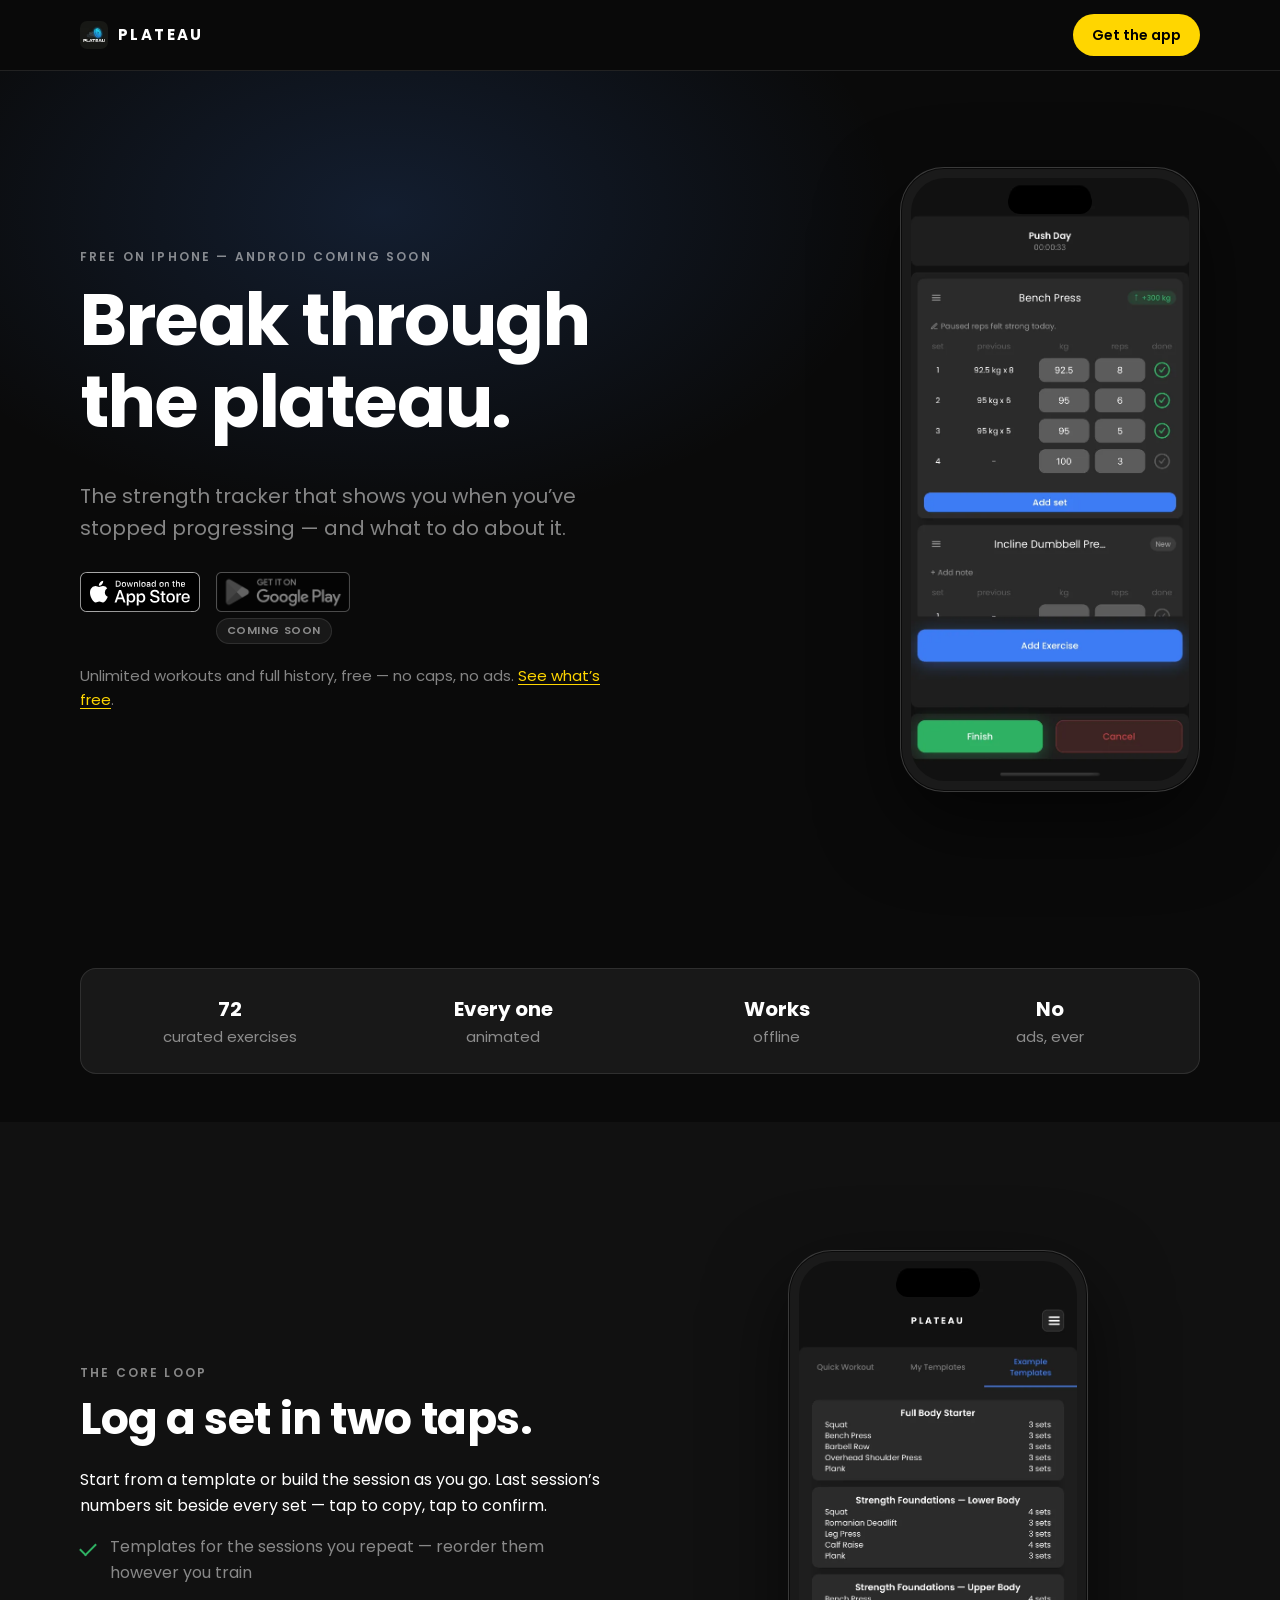
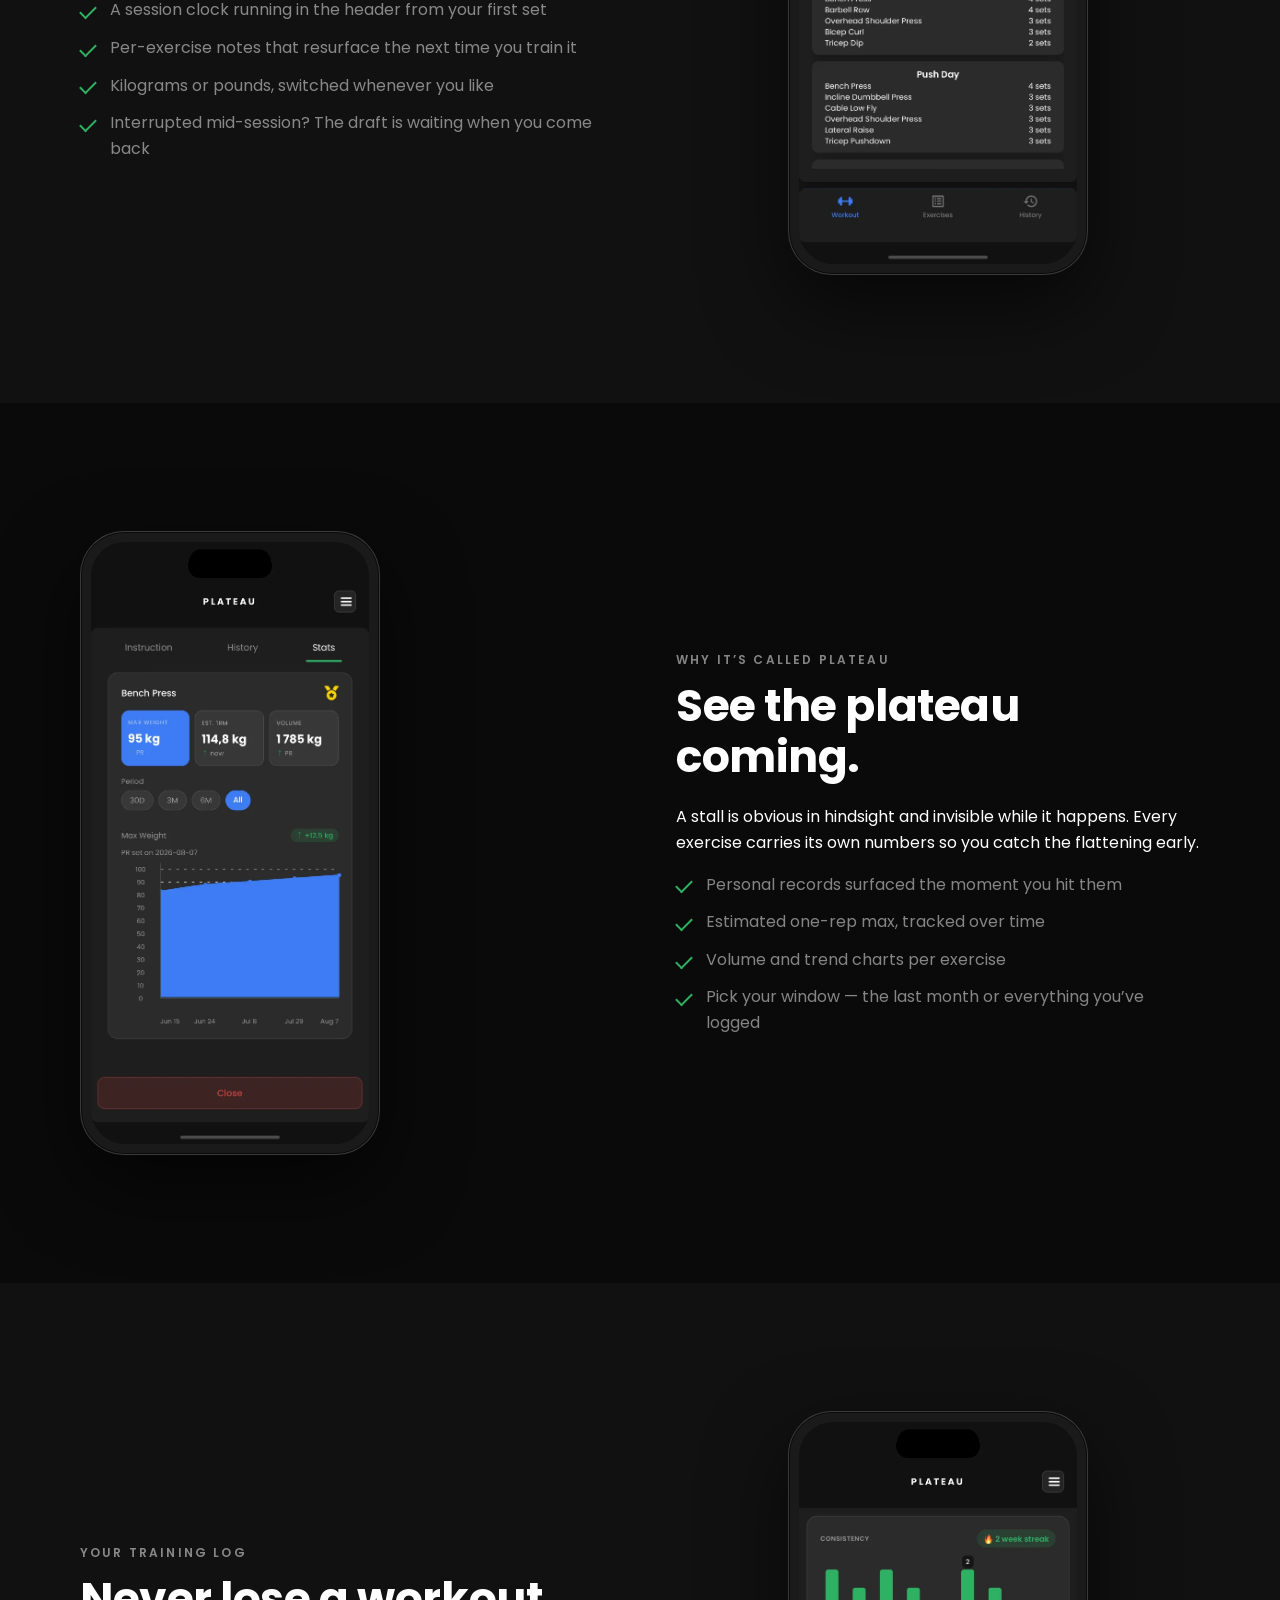
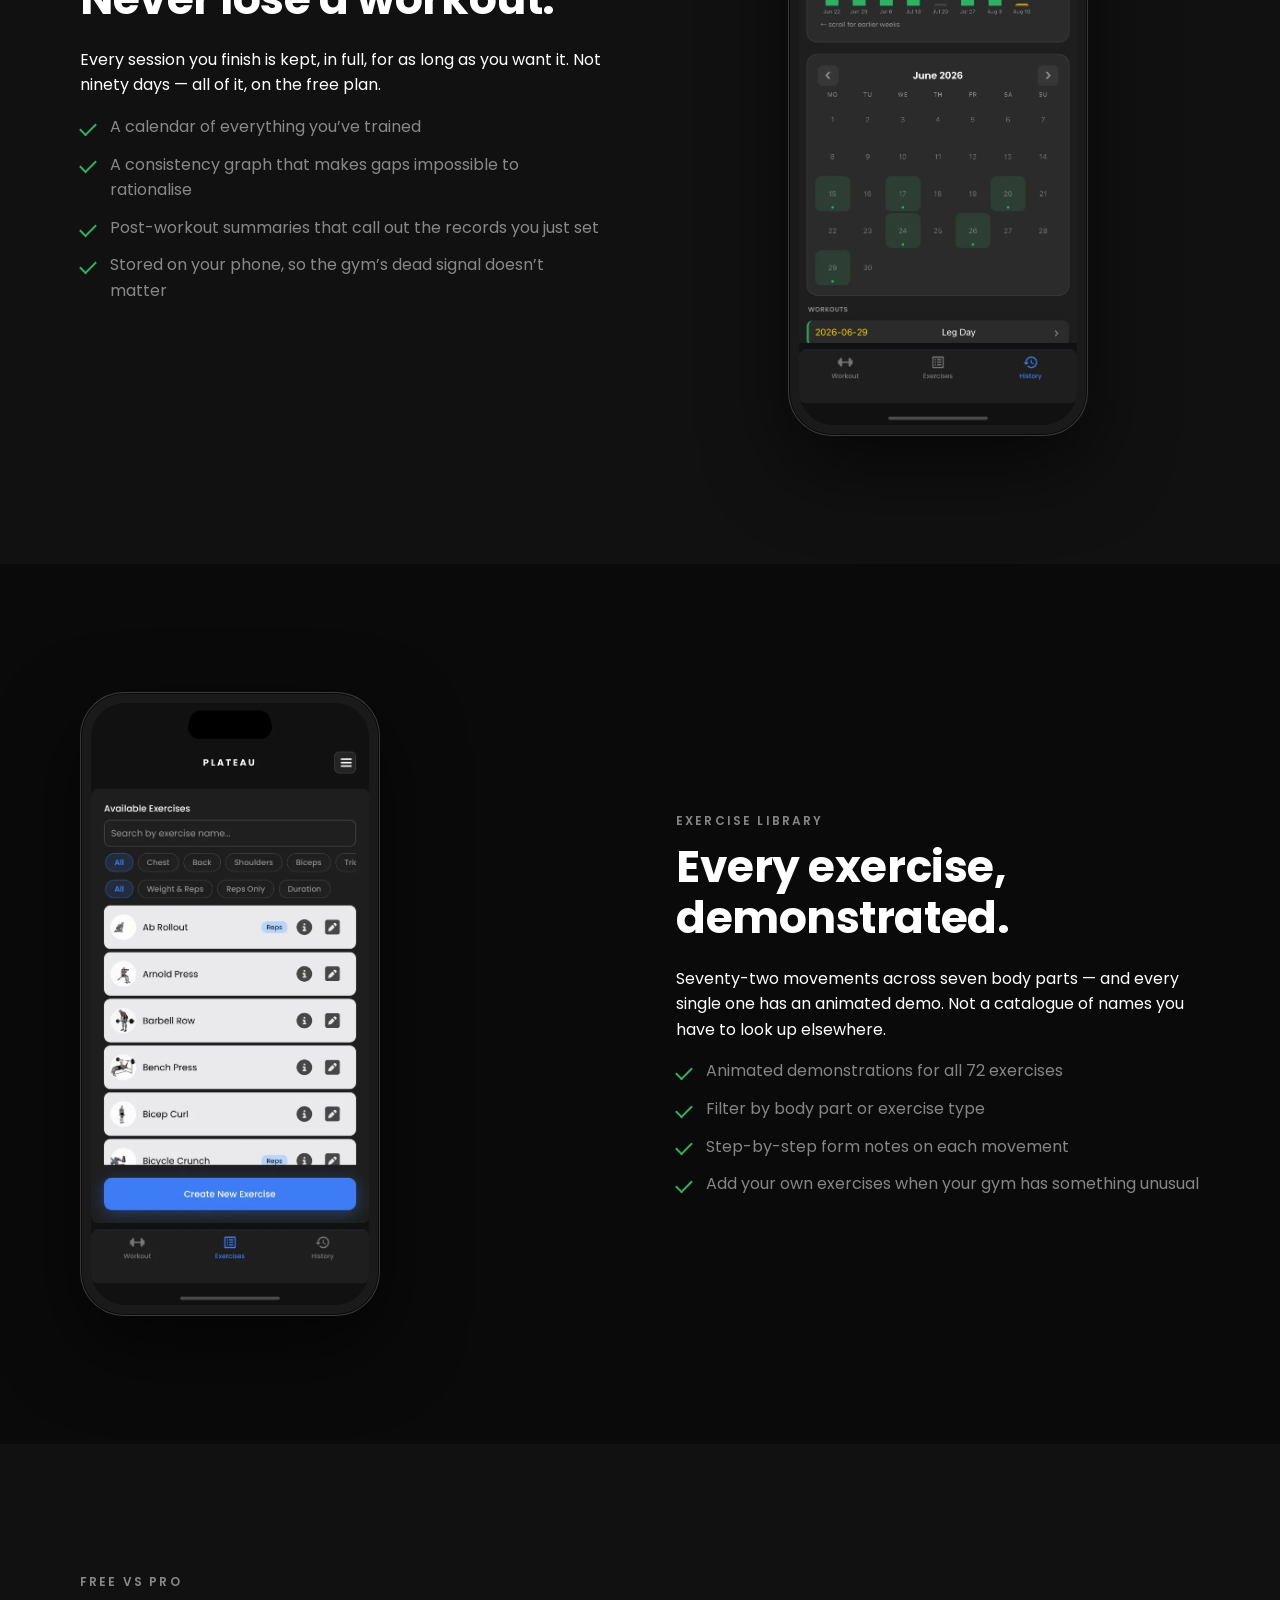
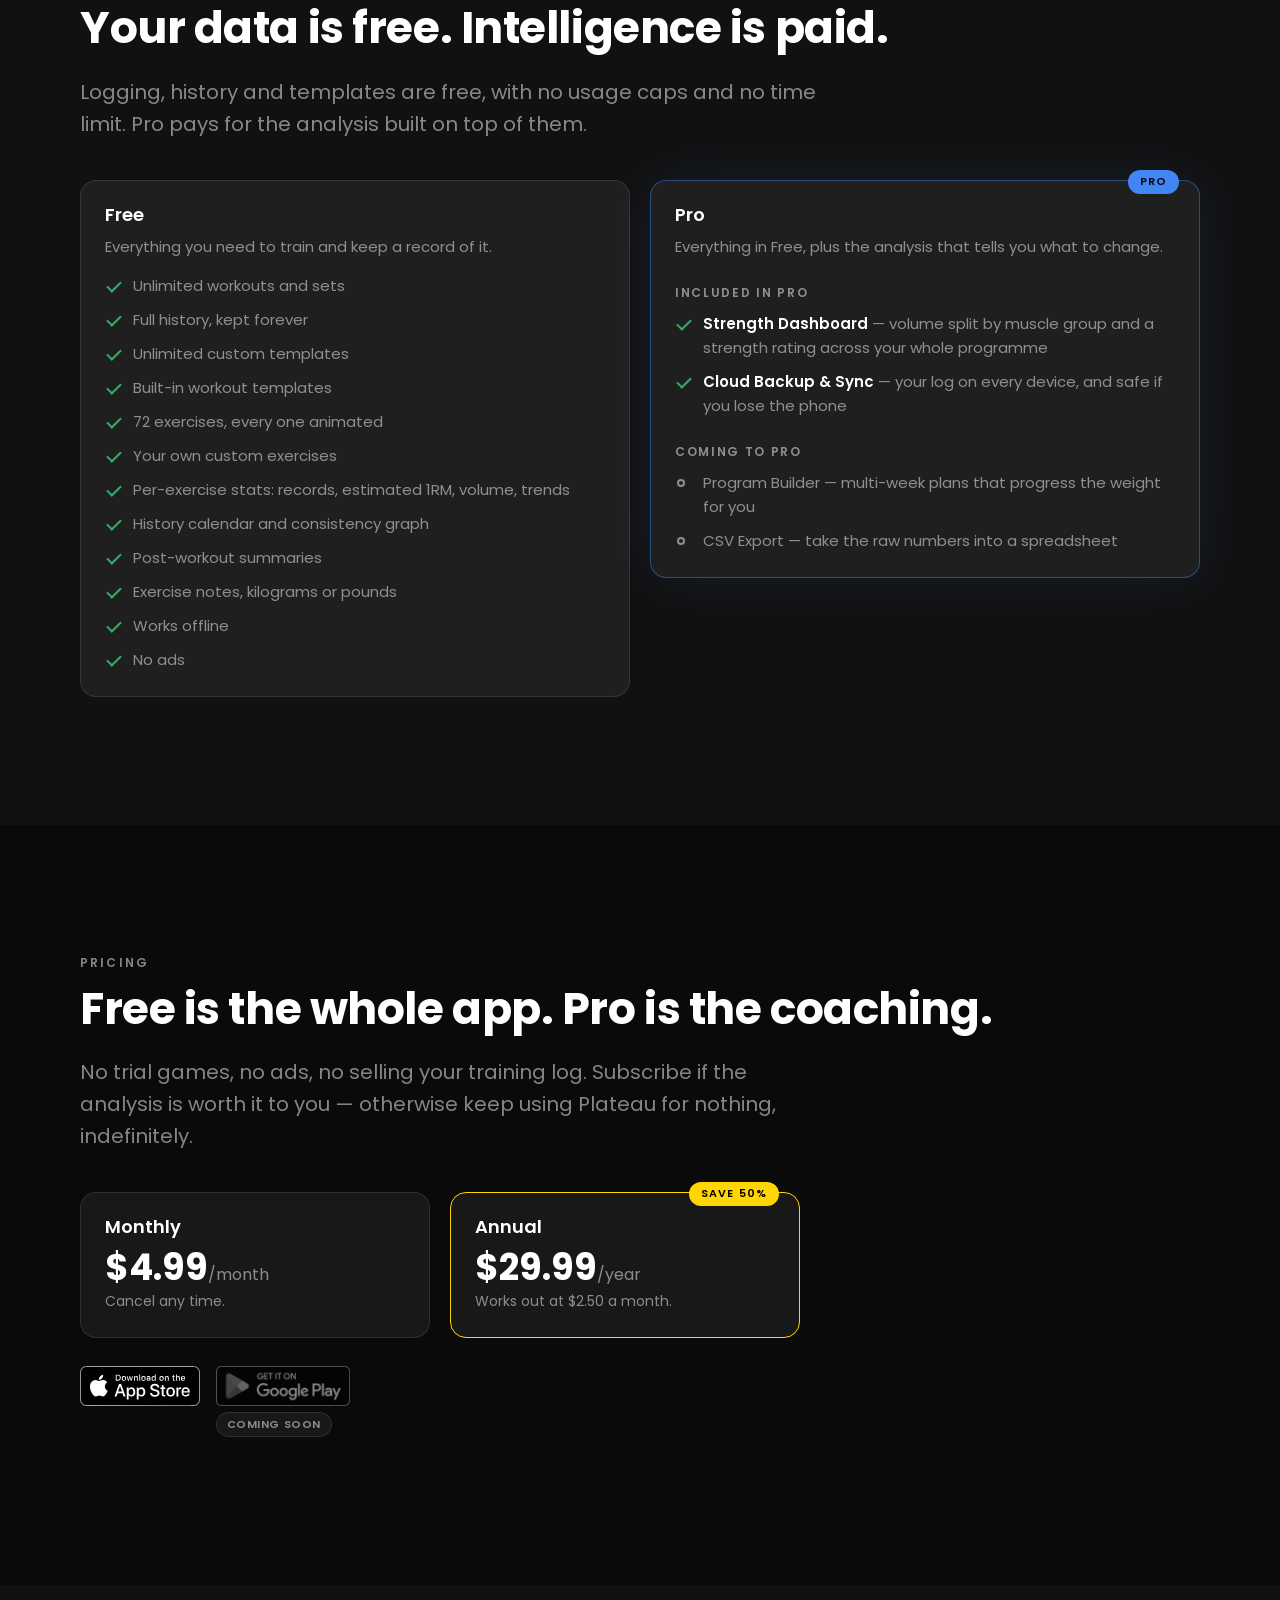
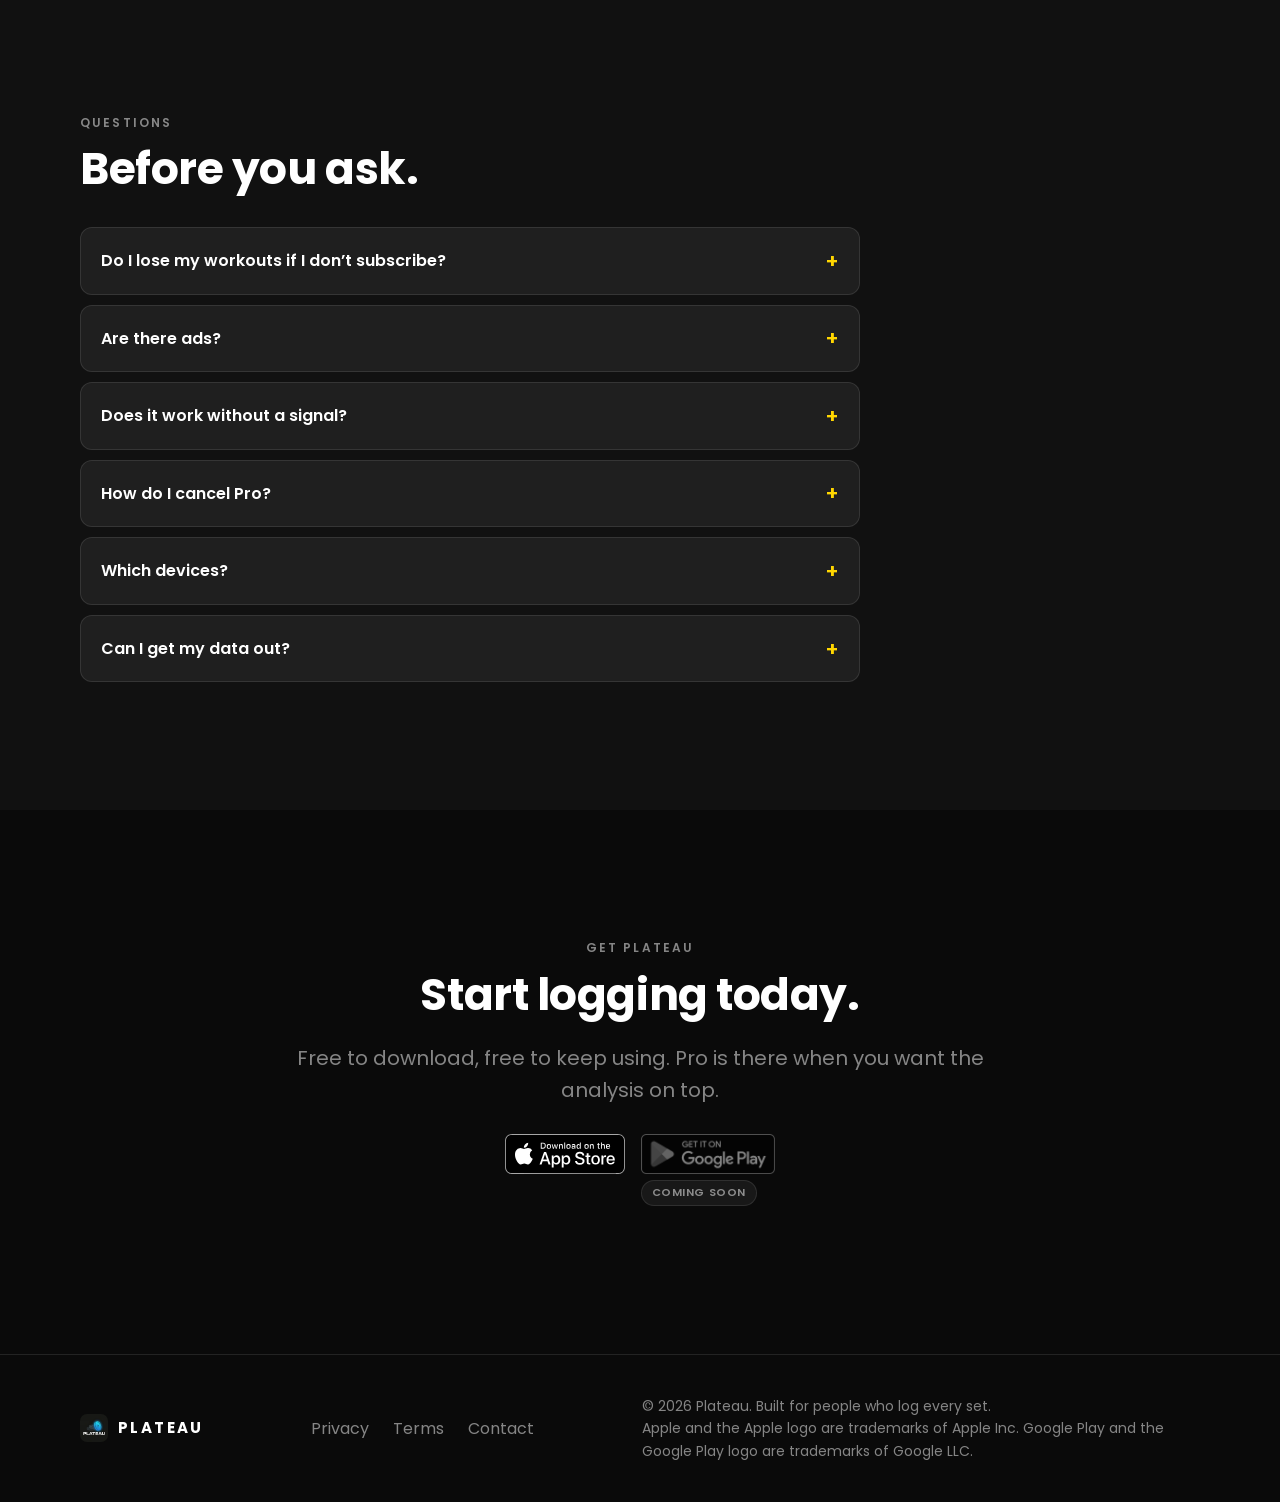
==== index.html @ 2effa5cb "Mark Android as coming soon, iOS-only launch for now Google Play badge is disabled (grayed out, non-" ====
<!doctype html>
<html lang="en">
<head>
  <meta charset="utf-8">
  <meta name="viewport" content="width=device-width, initial-scale=1">
  <title>Plateau — Break through the plateau</title>
  <meta name="description" content="Plateau is a strength tracker for iPhone (Android coming soon) that shows you when you have stopped progressing — and what to do about it. Free to download: unlimited workouts, unlimited history, no ads.">
  <link rel="canonical" href="https://getplateau.app/">
  <meta property="og:type" content="website">
  <meta property="og:site_name" content="Plateau">
  <meta property="og:title" content="Plateau — Break through the plateau">
  <meta property="og:description" content="The strength tracker that shows you when you've stopped progressing. Free on iPhone — Android coming soon. Unlimited workouts and full history, no caps, no ads.">
  <meta property="og:url" content="https://getplateau.app/">
  <meta property="og:image" content="https://getplateau.app/assets/img/og.png">
  <meta property="og:image:width" content="1200">
  <meta property="og:image:height" content="630">
  <meta name="twitter:card" content="summary_large_image">
  <meta name="twitter:title" content="Plateau — Break through the plateau">
  <meta name="twitter:description" content="The strength tracker that shows you when you've stopped progressing. Free on iPhone — Android coming soon. Unlimited workouts and full history, no caps, no ads.">
  <meta name="twitter:image" content="https://getplateau.app/assets/img/og.png">
  <meta name="theme-color" content="#0A0A0A">
  <link rel="icon" href="assets/img/logo.webp" type="image/webp">
  <!-- PRICES: reconcile against the live RevenueCat products. -->
  <script type="application/ld+json">
  {
    "@context": "https://schema.org",
    "@type": "SoftwareApplication",
    "name": "Plateau",
    "applicationCategory": "HealthApplication",
    "operatingSystem": "iOS",
    "description": "A strength-training tracker with unlimited workout logging, full history and per-exercise progress analytics.",
    "url": "https://getplateau.app/",
    "installUrl": "https://apps.apple.com/app/id6752913552",
    "offers": [
      { "@type": "Offer", "name": "Free", "price": "0", "priceCurrency": "USD", "availability": "https://schema.org/InStock" },
      { "@type": "Offer", "name": "Pro Monthly", "price": "4.99", "priceCurrency": "USD", "availability": "https://schema.org/InStock" },
      { "@type": "Offer", "name": "Pro Annual", "price": "29.99", "priceCurrency": "USD", "availability": "https://schema.org/InStock" }
    ]
  }
  </script>
  <!-- /PRICES -->
  <link rel="preload" href="assets/fonts/poppins-400.woff2" as="font" type="font/woff2" crossorigin>
  <link rel="stylesheet" href="assets/css/styles.css">
  <noscript><style>.reveal { opacity: 1 !important; transform: none !important; } .site-header { background: rgba(10, 10, 10, 0.85); -webkit-backdrop-filter: blur(12px); backdrop-filter: blur(12px); border-bottom-color: var(--surface-border); }</style></noscript>
</head>
<body>
  <a class="skip-link" href="#main">Skip to content</a>

  <header class="site-header" id="site-header">
    <div class="container site-header__inner">
      <a class="wordmark" href="index.html">
        <img src="assets/img/logo.webp" width="28" height="28" alt="Plateau logo">
        <span>PLATEAU</span>
      </a>
      <a class="btn btn--primary btn--sm" href="#download">Get the app</a>
    </div>
  </header>

  <main id="main">
    <section class="hero">
      <div class="container hero__inner">
        <div class="hero__copy">
          <p class="eyebrow">Free on iPhone — Android coming soon</p>
          <h1>Break through the plateau.</h1>
          <p class="lede">The strength tracker that shows you when you&rsquo;ve stopped
            progressing &mdash; and what to do about it.</p>
          <div class="store-badges">
            <a href="https://apps.apple.com/app/id6752913552">
              <img class="badge-apple" src="assets/img/badge-app-store.svg" width="120" height="40"
                   alt="Download Plateau on the App Store">
            </a>
            <span class="store-badge--soon">
              <img class="badge-google" src="assets/img/badge-google-play.png" width="134" height="40"
                   alt="Plateau for Android — coming soon">
              <span class="store-badge__tag">Coming soon</span>
            </span>
          </div>
          <p class="hero__note">Unlimited workouts and full history, free — no caps, no ads.
            <a href="#plans">See what&rsquo;s free</a>.</p>
        </div>
        <div class="hero__shot">
          <div class="phone">
            <img src="assets/img/shot-workout.webp" width="603" height="1307"
                 alt="Plateau logging sets for a bench press during an active workout">
          </div>
        </div>
      </div>
    </section>

    <section class="section proof">
      <div class="container">
        <ul class="proof-bar">
          <li><strong>72</strong> curated exercises</li>
          <li><strong>Every one</strong> animated</li>
          <li><strong>Works</strong> offline</li>
          <li><strong>No</strong> ads, ever</li>
        </ul>
      </div>
    </section>

    <section class="section section--raised feature reveal" id="logging">
      <div class="container feature__inner">
        <div class="feature__copy">
          <p class="eyebrow">The core loop</p>
          <h2>Log a set in two taps.</h2>
          <p>Start from a template or build the session as you go. Last session&rsquo;s
            numbers sit beside every set &mdash; tap to copy, tap to confirm.</p>
          <ul class="feature__points">
            <li>Templates for the sessions you repeat &mdash; reorder them however you train</li>
            <li>A session clock running in the header from your first set</li>
            <li>Per-exercise notes that resurface the next time you train it</li>
            <li>Kilograms or pounds, switched whenever you like</li>
            <li>Interrupted mid-session? The draft is waiting when you come back</li>
          </ul>
        </div>
        <div class="feature__media">
          <div class="phone">
            <img src="assets/img/shot-templates.webp" width="603" height="1307" loading="lazy"
                 alt="Plateau&rsquo;s workout tab listing reusable training templates">
          </div>
        </div>
      </div>
    </section>

    <section class="section feature feature--reverse reveal" id="progress">
      <div class="container feature__inner">
        <div class="feature__copy">
          <p class="eyebrow">Why it&rsquo;s called Plateau</p>
          <h2>See the plateau coming.</h2>
          <p>A stall is obvious in hindsight and invisible while it happens. Every
            exercise carries its own numbers so you catch the flattening early.</p>
          <ul class="feature__points">
            <li>Personal records surfaced the moment you hit them</li>
            <li>Estimated one-rep max, tracked over time</li>
            <li>Volume and trend charts per exercise</li>
            <li>Pick your window &mdash; the last month or everything you&rsquo;ve logged</li>
          </ul>
        </div>
        <div class="feature__media">
          <div class="phone">
            <img src="assets/img/shot-stats.webp" width="603" height="1307" loading="lazy"
                 alt="Bench press statistics showing personal records, estimated one-rep max and a rising progress chart">
          </div>
        </div>
      </div>
    </section>

    <section class="section section--raised feature reveal" id="history">
      <div class="container feature__inner">
        <div class="feature__copy">
          <p class="eyebrow">Your training log</p>
          <h2>Never lose a workout.</h2>
          <p>Every session you finish is kept, in full, for as long as you want it.
            Not ninety days &mdash; all of it, on the free plan.</p>
          <ul class="feature__points">
            <li>A calendar of everything you&rsquo;ve trained</li>
            <li>A consistency graph that makes gaps impossible to rationalise</li>
            <li>Post-workout summaries that call out the records you just set</li>
            <li>Stored on your phone, so the gym&rsquo;s dead signal doesn&rsquo;t matter</li>
          </ul>
        </div>
        <div class="feature__media">
          <div class="phone">
            <img src="assets/img/shot-history.webp" width="603" height="1307" loading="lazy"
                 alt="Workout history with a calendar of training days and a weekly consistency graph">
          </div>
        </div>
      </div>
    </section>

    <section class="section feature feature--reverse reveal" id="library">
      <div class="container feature__inner">
        <div class="feature__copy">
          <p class="eyebrow">Exercise library</p>
          <h2>Every exercise, demonstrated.</h2>
          <p>Seventy-two movements across seven body parts &mdash; and every single one
            has an animated demo. Not a catalogue of names you have to look up elsewhere.</p>
          <ul class="feature__points">
            <li>Animated demonstrations for all 72 exercises</li>
            <li>Filter by body part or exercise type</li>
            <li>Step-by-step form notes on each movement</li>
            <li>Add your own exercises when your gym has something unusual</li>
          </ul>
        </div>
        <div class="feature__media">
          <div class="phone">
            <img src="assets/img/shot-library.webp" width="603" height="1307" loading="lazy"
                 alt="Plateau&rsquo;s exercise library with body-part and exercise-type filters">
          </div>
        </div>
      </div>
    </section>

    <section class="section section--raised reveal" id="plans">
      <div class="container">
        <p class="eyebrow">Free vs Pro</p>
        <h2>Your data is free. Intelligence is paid.</h2>
        <p class="lede">Logging, history and templates are free, with no usage caps
          and no time limit. Pro pays for the analysis built on top of them.</p>

        <div class="plans">
          <div class="card plan">
            <h3>Free</h3>
            <p class="plan__tagline">Everything you need to train and keep a record of it.</p>
            <ul class="plan__list">
              <li>Unlimited workouts and sets</li>
              <li>Full history, kept forever</li>
              <li>Unlimited custom templates</li>
              <li>Built-in workout templates</li>
              <li>72 exercises, every one animated</li>
              <li>Your own custom exercises</li>
              <li>Per-exercise stats: records, estimated 1RM, volume, trends</li>
              <li>History calendar and consistency graph</li>
              <li>Post-workout summaries</li>
              <li>Exercise notes, kilograms or pounds</li>
              <li>Works offline</li>
              <li>No ads</li>
            </ul>
          </div>

          <div class="card plan plan--pro">
            <span class="badge">Pro</span>
            <h3>Pro</h3>
            <p class="plan__tagline">Everything in Free, plus the analysis that tells you what to change.</p>
            <p class="plan__group">Included in Pro</p>
            <ul class="plan__list">
              <li><strong>Strength Dashboard</strong> &mdash; volume split by muscle group and a strength rating across your whole programme</li>
              <li><strong>Cloud Backup &amp; Sync</strong> &mdash; your log on every device, and safe if you lose the phone</li>
            </ul>
            <p class="plan__group" data-status="coming">Coming to Pro</p>
            <ul class="plan__list plan__list--muted" data-status="coming">
              <li>Program Builder &mdash; multi-week plans that progress the weight for you</li>
              <li>CSV Export &mdash; take the raw numbers into a spreadsheet</li>
            </ul>
          </div>
        </div>
      </div>
    </section>

    <section class="section reveal" id="pricing">
      <div class="container">
        <p class="eyebrow">Pricing</p>
        <h2>Free is the whole app. Pro is the coaching.</h2>
        <p class="lede">No trial games, no ads, no selling your training log.
          Subscribe if the analysis is worth it to you &mdash; otherwise keep using
          Plateau for nothing, indefinitely.</p>

        <!-- PRICES: reconcile against the live RevenueCat products. -->
        <div class="prices">
          <div class="card price">
            <h3>Monthly</h3>
            <p class="price__amount">$4.99<span>/month</span></p>
            <p class="price__note">Cancel any time.</p>
          </div>
          <div class="card price price--featured">
            <span class="badge">Save 50%</span>
            <h3>Annual</h3>
            <p class="price__amount">$29.99<span>/year</span></p>
            <p class="price__note">Works out at $2.50 a month.</p>
          </div>
        </div>
        <!-- /PRICES -->

        <div class="store-badges">
          <a href="https://apps.apple.com/app/id6752913552">
            <img class="badge-apple" src="assets/img/badge-app-store.svg" width="120" height="40"
                 alt="Download Plateau on the App Store">
          </a>
          <span class="store-badge--soon">
            <img class="badge-google" src="assets/img/badge-google-play.png" width="134" height="40"
                 alt="Plateau for Android — coming soon">
            <span class="store-badge__tag">Coming soon</span>
          </span>
        </div>
      </div>
    </section>

    <section class="section section--raised reveal" id="faq">
      <div class="container">
        <p class="eyebrow">Questions</p>
        <h2>Before you ask.</h2>
        <div class="faq">
          <details>
            <summary>Do I lose my workouts if I don&rsquo;t subscribe?</summary>
            <p>No. Your entire history stays readable forever on the free plan, along
              with unlimited logging and unlimited templates. Pro adds analysis on top
              of that data; it never locks the data itself.</p>
          </details>
          <details>
            <summary>Are there ads?</summary>
            <p>None, on either plan. An advert has no business interrupting a working
              set, and we would rather be paid by the people using the app.</p>
          </details>
          <details>
            <summary>Does it work without a signal?</summary>
            <p>Yes. Your workouts are stored on the phone itself, so a basement gym
              with no reception changes nothing. Exercise animations are cached after
              the first time you view them.</p>
          </details>
          <details>
            <summary>How do I cancel Pro?</summary>
            <p>In your App Store or Google Play account settings, not in the app.
              Cancelling stops the next renewal; the period you have already paid for
              runs to its end. Refunds go through Apple or Google under their own
              policies.</p>
          </details>
          <details>
            <summary>Which devices?</summary>
            <p>iPhone today, from a single codebase — Android is coming soon.</p>
          </details>
          <details data-status="coming">
            <summary>Can I get my data out?</summary>
            <p>CSV Export is on the Pro roadmap and is not built yet. Until it ships,
              your log lives in a standard database on your own device.</p>
          </details>
        </div>
      </div>
    </section>

    <section class="section download reveal" id="download">
      <div class="container">
        <p class="eyebrow">Get Plateau</p>
        <h2>Start logging today.</h2>
        <p class="lede">Free to download, free to keep using. Pro is there when you want
          the analysis on top.</p>
        <div class="store-badges">
          <a href="https://apps.apple.com/app/id6752913552">
            <img class="badge-apple" src="assets/img/badge-app-store.svg" width="120" height="40"
                 alt="Download Plateau on the App Store">
          </a>
          <span class="store-badge--soon">
            <img class="badge-google" src="assets/img/badge-google-play.png" width="134" height="40"
                 alt="Plateau for Android — coming soon">
            <span class="store-badge__tag">Coming soon</span>
          </span>
        </div>
      </div>
    </section>
  </main>

  <footer class="site-footer">
    <div class="container site-footer__inner">
      <a class="wordmark" href="index.html">
        <img src="assets/img/logo.webp" width="28" height="28" alt="Plateau logo">
        <span>PLATEAU</span>
      </a>
      <nav class="site-footer__links" aria-label="Footer">
        <a href="privacy.html">Privacy</a>
        <a href="terms.html">Terms</a>
        <a href="mailto:support@getplateau.app">Contact</a>
      </nav>
      <p class="site-footer__note">&copy; 2026 Plateau. Built for people who log every set.<br>
        Apple and the Apple logo are trademarks of Apple Inc. Google Play and the Google Play
        logo are trademarks of Google LLC.</p>
    </div>
  </footer>

  <script src="assets/js/main.js" defer></script>
</body>
</html>
---- assets/css/styles.css ----
/* Plateau marketing site — tokens mirror data/COLORS.js in the app repo. */

@font-face {
  font-family: 'Poppins';
  src: url('../fonts/poppins-400.woff2') format('woff2');
  font-weight: 400; font-style: normal; font-display: swap;
}
@font-face {
  font-family: 'Poppins';
  src: url('../fonts/poppins-600.woff2') format('woff2');
  font-weight: 600; font-style: normal; font-display: swap;
}
@font-face {
  font-family: 'Poppins';
  src: url('../fonts/poppins-700.woff2') format('woff2');
  font-weight: 700; font-style: normal; font-display: swap;
}

:root {
  --bg: #0A0A0A;              /* BACKGROUND_DEEP_BLACK */
  --bg-raised: #111111;       /* BACKGROUND_BLACK */
  --surface: rgba(255, 255, 255, 0.06);        /* GLASS_CARD */
  --surface-border: rgba(255, 255, 255, 0.10); /* GLASS_CARD_BORDER */
  --accent: #FFD600;          /* YELLOW_TXT — the app's interactive highlight */
  --glow: #4285f4;            /* MAIN_BLUE — decoration only, never body text */
  --affirm: #2FB163;          /* GREEN_TXT */
  --text: #FFFFFF;
  --text-dim: rgba(255, 255, 255, 0.5);        /* WHITE_50_TXT */
  --radius: 16px;
  --section-y: clamp(64px, 10vw, 128px);
  --measure: 62ch;
}

*, *::before, *::after { box-sizing: border-box; }

html { scroll-behavior: smooth; }

body {
  margin: 0;
  background: var(--bg);
  color: var(--text);
  font-family: 'Poppins', system-ui, -apple-system, sans-serif;
  font-weight: 400;
  line-height: 1.6;
  -webkit-font-smoothing: antialiased;
}

h1, h2, h3 { line-height: 1.15; margin: 0 0 0.5em; font-weight: 700; }
h1 { font-size: clamp(2.5rem, 7vw, 4.5rem); letter-spacing: -0.02em; }
h2 { font-size: clamp(1.75rem, 4vw, 2.75rem); letter-spacing: -0.01em; }
h3 { font-size: 1.125rem; font-weight: 600; }
p  { margin: 0 0 1em; max-width: var(--measure); }

a { color: var(--accent); text-decoration-thickness: 1px; text-underline-offset: 3px; }

img { max-width: 100%; height: auto; display: block; }

:focus-visible {
  outline: 2px solid var(--accent);
  outline-offset: 3px;
  border-radius: 4px;
}

.container {
  width: min(100% - 40px, 1120px);
  margin-inline: auto;
}

.section { padding-block: var(--section-y); }
.section--raised { background: var(--bg-raised); }

.eyebrow {
  font-size: 0.75rem;
  font-weight: 600;
  letter-spacing: 0.18em;
  text-transform: uppercase;
  color: var(--text-dim);
  margin-bottom: 12px;
}

.lede { font-size: clamp(1.0625rem, 2vw, 1.25rem); color: var(--text-dim); }

.card {
  background: var(--surface);
  border: 1px solid var(--surface-border);
  border-radius: var(--radius);
  padding: 24px;
}

.btn {
  display: inline-flex;
  align-items: center;
  justify-content: center;
  gap: 8px;
  padding: 14px 28px;
  border-radius: 999px;
  font-weight: 600;
  font-size: 1rem;
  text-decoration: none;
  border: 1px solid transparent;
  transition: transform 0.15s ease, background-color 0.15s ease;
}
.btn:hover { transform: translateY(-1px); }
.btn--primary { background: var(--accent); color: #000; }
.btn--ghost { background: transparent; color: var(--text); border-color: var(--surface-border); }

/* Scroll reveal — neutralised entirely under reduced motion. */
.reveal {
  opacity: 0;
  transform: translateY(12px);
  transition: opacity 0.5s ease, transform 0.5s ease;
}
.reveal.is-visible { opacity: 1; transform: none; }

.skip-link {
  position: absolute;
  left: -9999px;
  top: 8px;
  padding: 10px 16px;
  background: var(--accent);
  color: #000;
  border-radius: 8px;
  z-index: 100;
}
.skip-link:focus { left: 16px; }

.site-header {
  position: sticky;
  top: 0;
  z-index: 50;
  transition: background-color 0.2s ease, border-color 0.2s ease;
  border-bottom: 1px solid transparent;
}
.site-header.is-stuck {
  background: rgba(10, 10, 10, 0.85);
  -webkit-backdrop-filter: blur(12px);
  backdrop-filter: blur(12px);
  border-bottom-color: var(--surface-border);
}
.site-header__inner {
  display: flex;
  align-items: center;
  justify-content: space-between;
  gap: 16px;
  padding-block: 14px;
}
.site-header .btn--sm { padding: 9px 18px; font-size: 0.875rem; }

.wordmark {
  display: inline-flex;
  align-items: center;
  gap: 10px;
  color: var(--text);
  text-decoration: none;
  font-weight: 700;
  letter-spacing: 0.16em;
  font-size: 0.9375rem;
}
.wordmark img { border-radius: 7px; }

.hero {
  position: relative;
  padding-block: clamp(48px, 8vw, 96px) var(--section-y);
  overflow: hidden;
}
/* Ambient blue wash lifted from the logo's glowing plate. */
.hero::before {
  content: '';
  position: absolute;
  inset: -20% 30% auto -10%;
  height: 620px;
  background: radial-gradient(closest-side, rgba(66, 133, 244, 0.16), transparent);
  pointer-events: none;
}
.hero__inner {
  position: relative;
  display: grid;
  gap: clamp(32px, 6vw, 72px);
  align-items: center;
  grid-template-columns: 1fr;
}
.hero__actions { display: flex; flex-wrap: wrap; gap: 12px; margin-block: 28px 20px; }
.hero__note { color: var(--text-dim); font-size: 0.9375rem; margin: 0; }
.hero__shot { justify-self: center; }

/* Phone frame drawn in CSS — sharp at any density, no device art licensing. */
.phone {
  position: relative;
  width: min(300px, 78vw);
  padding: 10px;
  border-radius: 44px;
  background: #1a1a1a;
  border: 1px solid rgba(255, 255, 255, 0.14);
  box-shadow: 0 30px 80px rgba(0, 0, 0, 0.6), 0 0 0 1px rgba(0, 0, 0, 0.6) inset;
}
.phone::after {
  content: '';
  position: absolute;
  top: 22px; left: 50%;
  width: 84px; height: 24px;
  transform: translateX(-50%);
  background: #000;
  border-radius: 999px;
  z-index: 2;
}
.phone img { border-radius: 34px; display: block; }

@media (min-width: 900px) {
  .hero__inner { grid-template-columns: 1.05fr 0.95fr; }
  .hero__shot { justify-self: end; }
}

.proof { padding-block: clamp(32px, 5vw, 48px); }
.proof-bar {
  display: grid;
  grid-template-columns: repeat(2, 1fr);
  gap: 16px 24px;
  margin: 0;
  padding: 24px;
  list-style: none;
  background: var(--surface);
  border: 1px solid var(--surface-border);
  border-radius: var(--radius);
  color: var(--text-dim);
  font-size: 0.9375rem;
  text-align: center;
}
.proof-bar strong { display: block; color: var(--text); font-size: 1.25rem; font-weight: 700; }

.feature__inner {
  display: grid;
  gap: clamp(32px, 6vw, 72px);
  align-items: center;
  grid-template-columns: 1fr;
}
.feature__media { justify-self: center; }

.feature__points { list-style: none; margin: 0; padding: 0; display: grid; gap: 12px; }
.feature__points li {
  position: relative;
  padding-left: 30px;
  color: var(--text-dim);
  max-width: var(--measure);
}
.feature__points li::before {
  content: '';
  position: absolute;
  left: 0; top: 0.55em;
  width: 16px; height: 9px;
  border-left: 2px solid var(--affirm);
  border-bottom: 2px solid var(--affirm);
  transform: rotate(-45deg);
}

@media (min-width: 900px) {
  .proof-bar { grid-template-columns: repeat(4, 1fr); }
  .feature__inner { grid-template-columns: 1fr 1fr; }
  .feature--reverse .feature__media { order: -1; justify-self: start; }
}

.plans {
  display: grid;
  gap: 20px;
  grid-template-columns: 1fr;
  margin-top: 40px;
}
.plan { position: relative; }
.plan--pro { border-color: rgba(66, 133, 244, 0.45); box-shadow: 0 0 60px rgba(66, 133, 244, 0.10); }
.plan__tagline { color: var(--text-dim); font-size: 0.9375rem; }
.plan__group {
  margin: 24px 0 10px;
  font-size: 0.75rem;
  font-weight: 600;
  letter-spacing: 0.14em;
  text-transform: uppercase;
  color: var(--text-dim);
}
.plan__list { list-style: none; margin: 0; padding: 0; display: grid; gap: 10px; }
.plan__list li {
  position: relative;
  padding-left: 28px;
  color: var(--text-dim);
  font-size: 0.9375rem;
}
.plan__list li strong { color: var(--text); font-weight: 600; }
.plan__list li::before {
  content: '';
  position: absolute;
  left: 2px; top: 0.5em;
  width: 14px; height: 8px;
  border-left: 2px solid var(--affirm);
  border-bottom: 2px solid var(--affirm);
  transform: rotate(-45deg);
}
/* Unshipped features read as pending, not delivered. */
.plan__list--muted li::before {
  border-color: var(--text-dim);
  border-bottom: none;
  border-left: none;
  width: 8px; height: 8px;
  border-radius: 50%;
  box-shadow: inset 0 0 0 2px var(--text-dim);
  transform: none;
  top: 0.55em;
}
.badge {
  position: absolute;
  top: -11px; right: 20px;
  padding: 3px 12px;
  border-radius: 999px;
  background: var(--glow);
  color: #0A0A0A;
  font-size: 0.6875rem;
  font-weight: 600;
  letter-spacing: 0.1em;
  text-transform: uppercase;
}

@media (min-width: 860px) {
  .plans { grid-template-columns: 1fr 1fr; align-items: start; }
}

.prices {
  display: grid;
  gap: 20px;
  grid-template-columns: 1fr;
  margin-top: 40px;
  max-width: 720px;
}
.price { position: relative; }
.price--featured { border-color: var(--accent); }
.price__amount {
  margin: 12px 0 4px;
  font-size: 2.25rem;
  font-weight: 700;
  line-height: 1;
}
.price__amount span { font-size: 1rem; font-weight: 400; color: var(--text-dim); }
.price__note { color: var(--text-dim); font-size: 0.875rem; margin: 0; }
.price--featured .badge { background: var(--accent); color: #000; }

@media (min-width: 640px) {
  .prices { grid-template-columns: 1fr 1fr; }
}

.faq { max-width: 780px; margin-top: 32px; display: grid; gap: 10px; }
.faq details {
  background: var(--surface);
  border: 1px solid var(--surface-border);
  border-radius: 12px;
  padding: 4px 20px;
}
.faq summary {
  cursor: pointer;
  padding: 16px 0;
  font-weight: 600;
  list-style: none;
  display: flex;
  justify-content: space-between;
  gap: 16px;
  align-items: center;
}
.faq summary::-webkit-details-marker { display: none; }
.faq summary::after {
  content: '+';
  color: var(--accent);
  font-size: 1.25rem;
  line-height: 1;
  flex: none;
}
.faq details[open] summary::after { content: '\2212'; }
.faq p { color: var(--text-dim); margin: 0 0 16px; }

.site-footer { border-top: 1px solid var(--surface-border); padding-block: 40px; }
.site-footer__inner { display: grid; gap: 20px; }
.site-footer__links { display: flex; flex-wrap: wrap; gap: 24px; }
.site-footer__links a { color: var(--text-dim); text-decoration: none; }
.site-footer__links a:hover { color: var(--text); text-decoration: underline; }
.site-footer__note { color: var(--text-dim); font-size: 0.875rem; margin: 0; }

@media (min-width: 760px) {
  .site-footer__inner {
    grid-template-columns: auto 1fr auto;
    align-items: center;
  }
  .site-footer__links { justify-content: center; }
}

.legal { padding-block: clamp(48px, 8vw, 96px); }
.legal .container { max-width: 760px; }
.legal h1 { font-size: clamp(2rem, 5vw, 3rem); }
.legal h2 { font-size: 1.375rem; margin-top: 48px; }
.legal p, .legal li { color: var(--text-dim); }
.legal ul { padding-left: 20px; display: grid; gap: 8px; }
.legal__updated { color: var(--text-dim); font-size: 0.875rem; }
.legal__disclaimer {
  margin-top: 48px;
  padding: 20px 24px;
  border-left: 2px solid var(--glow);
  background: var(--surface);
  border-radius: 0 var(--radius) var(--radius) 0;
}

/* Official store artwork. Google ships its badge with ~1/4-height transparent
   padding baked into the canvas and Apple does not, so pairing the files
   as-downloaded left the row lopsided: a 22px optical gap against a 12px rule,
   and Apple flush to the container while Google sat inset. The Google PNG is
   therefore cropped to its own content box — the trademark itself untouched —
   and the clear space both vendors require is supplied here in CSS instead.
   That keeps the two badges the same height and both flush to the text above. */
.store-badges {
  display: flex;
  flex-wrap: wrap;
  align-items: flex-start;
  gap: 16px;                /* > 1/4 badge height, Google's stated minimum */
  margin-block: 28px 20px;
}
.store-badges a {
  display: inline-flex;
  border-radius: 8px;
}
.store-badges img { display: block; height: 40px; width: auto; }

.store-badge--soon {
  display: inline-flex;
  flex-direction: column;
  align-items: flex-start;
  gap: 6px;
  cursor: default;
}
.store-badge--soon img { filter: grayscale(1); opacity: 0.5; }
.store-badge__tag {
  padding: 3px 10px;
  border-radius: 999px;
  background: var(--surface);
  border: 1px solid var(--surface-border);
  color: var(--text-dim);
  font-size: 0.6875rem;
  font-weight: 600;
  letter-spacing: 0.05em;
  text-transform: uppercase;
}

@media (max-width: 400px) {
  .store-badges { gap: 14px; }
  .store-badges img { height: 36px; }
}

.download { text-align: center; }
.download .store-badges { justify-content: center; }
.download p { margin-inline: auto; }

/* Must stay last: overrides motion declared anywhere above it by source
   order, not specificity, so nothing appended after this block can escape it. */
@media (prefers-reduced-motion: reduce) {
  html { scroll-behavior: auto; }
  .reveal { opacity: 1; transform: none; transition: none; }
  .btn:hover { transform: none; }
  .site-header { transition: none; }
}
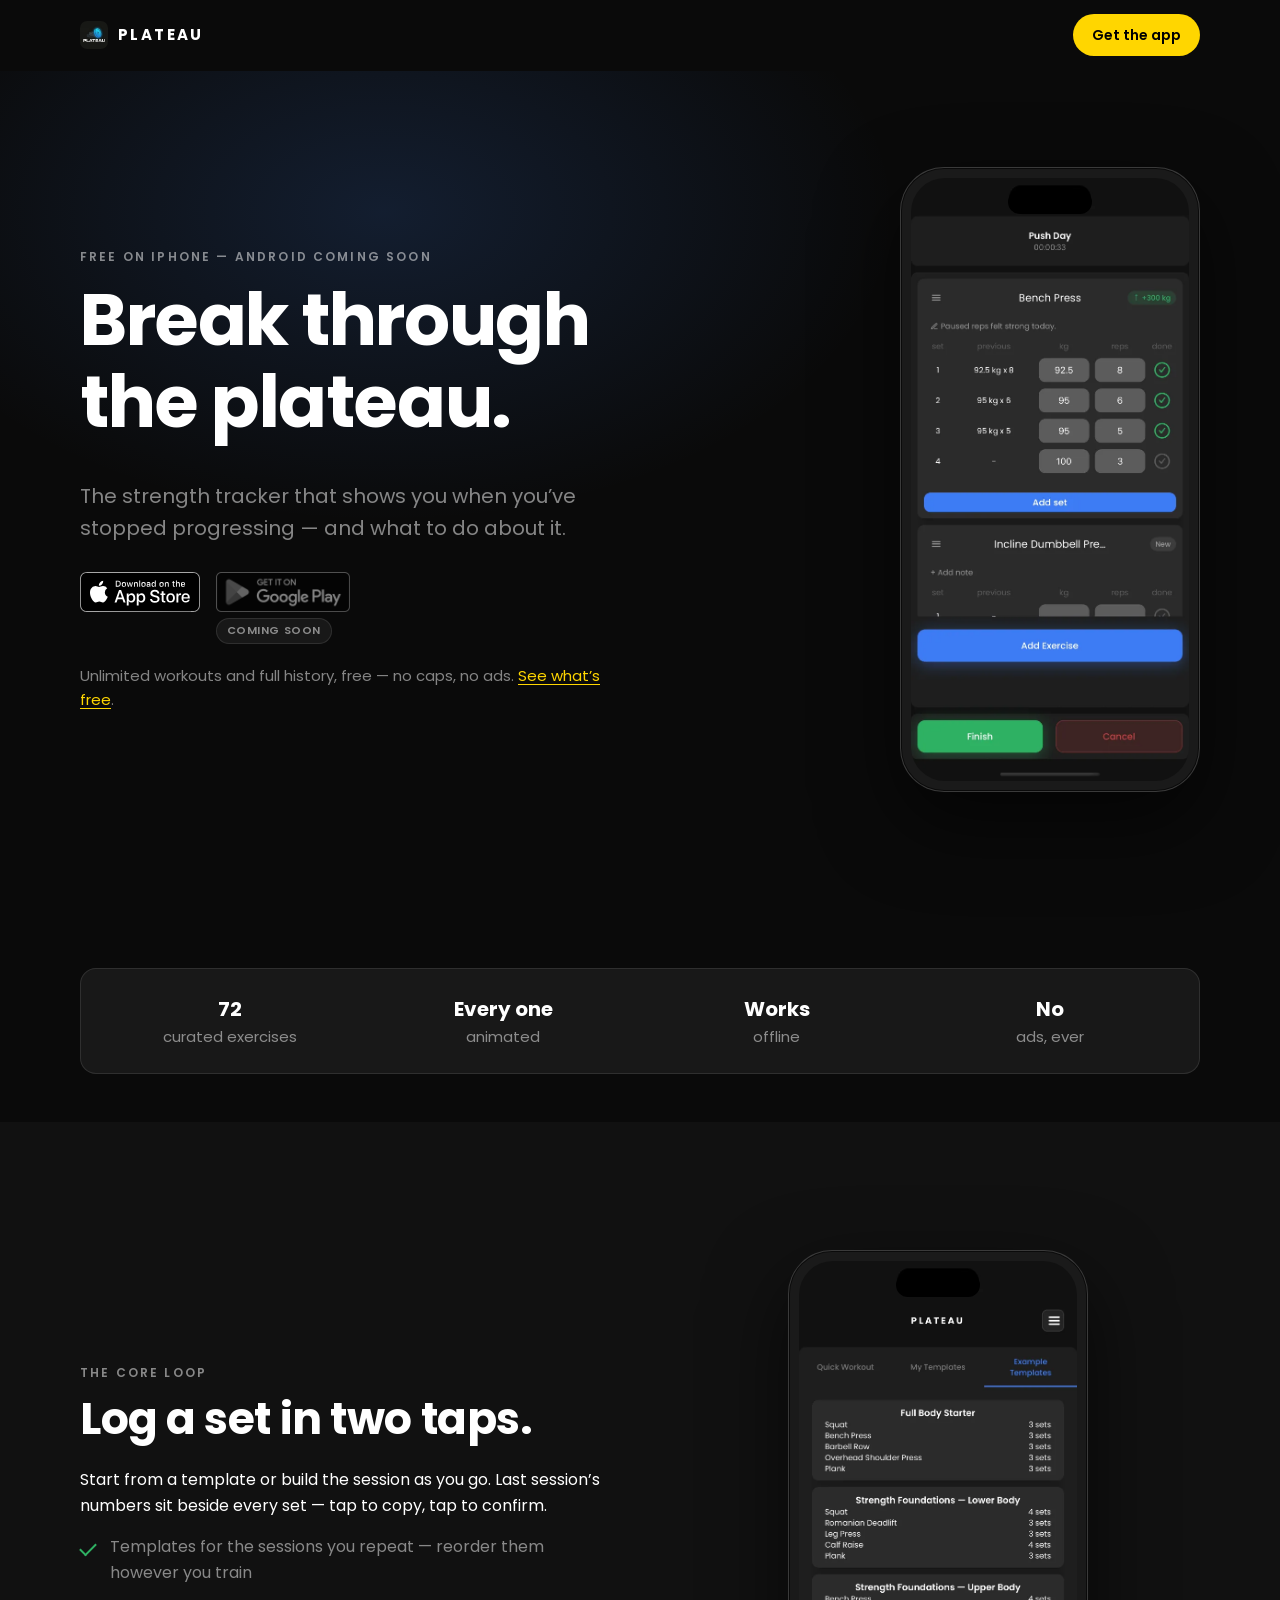
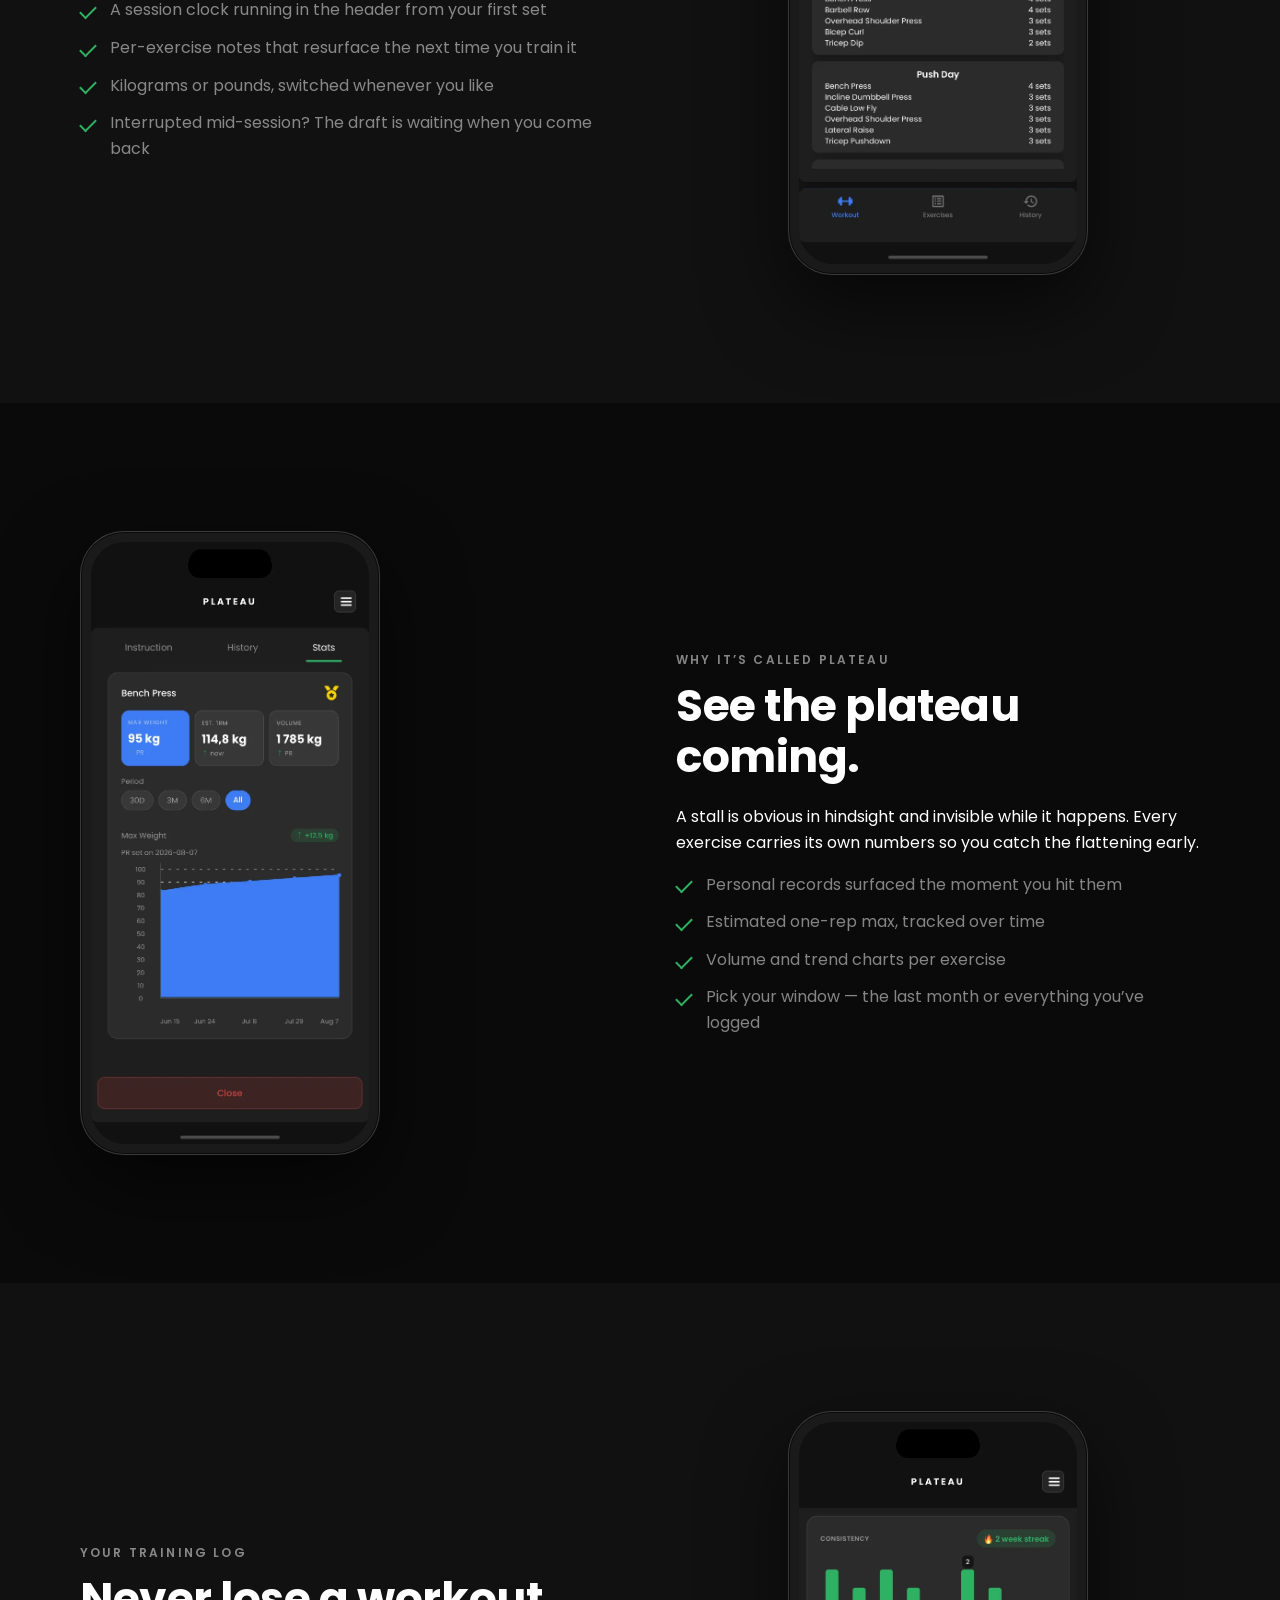
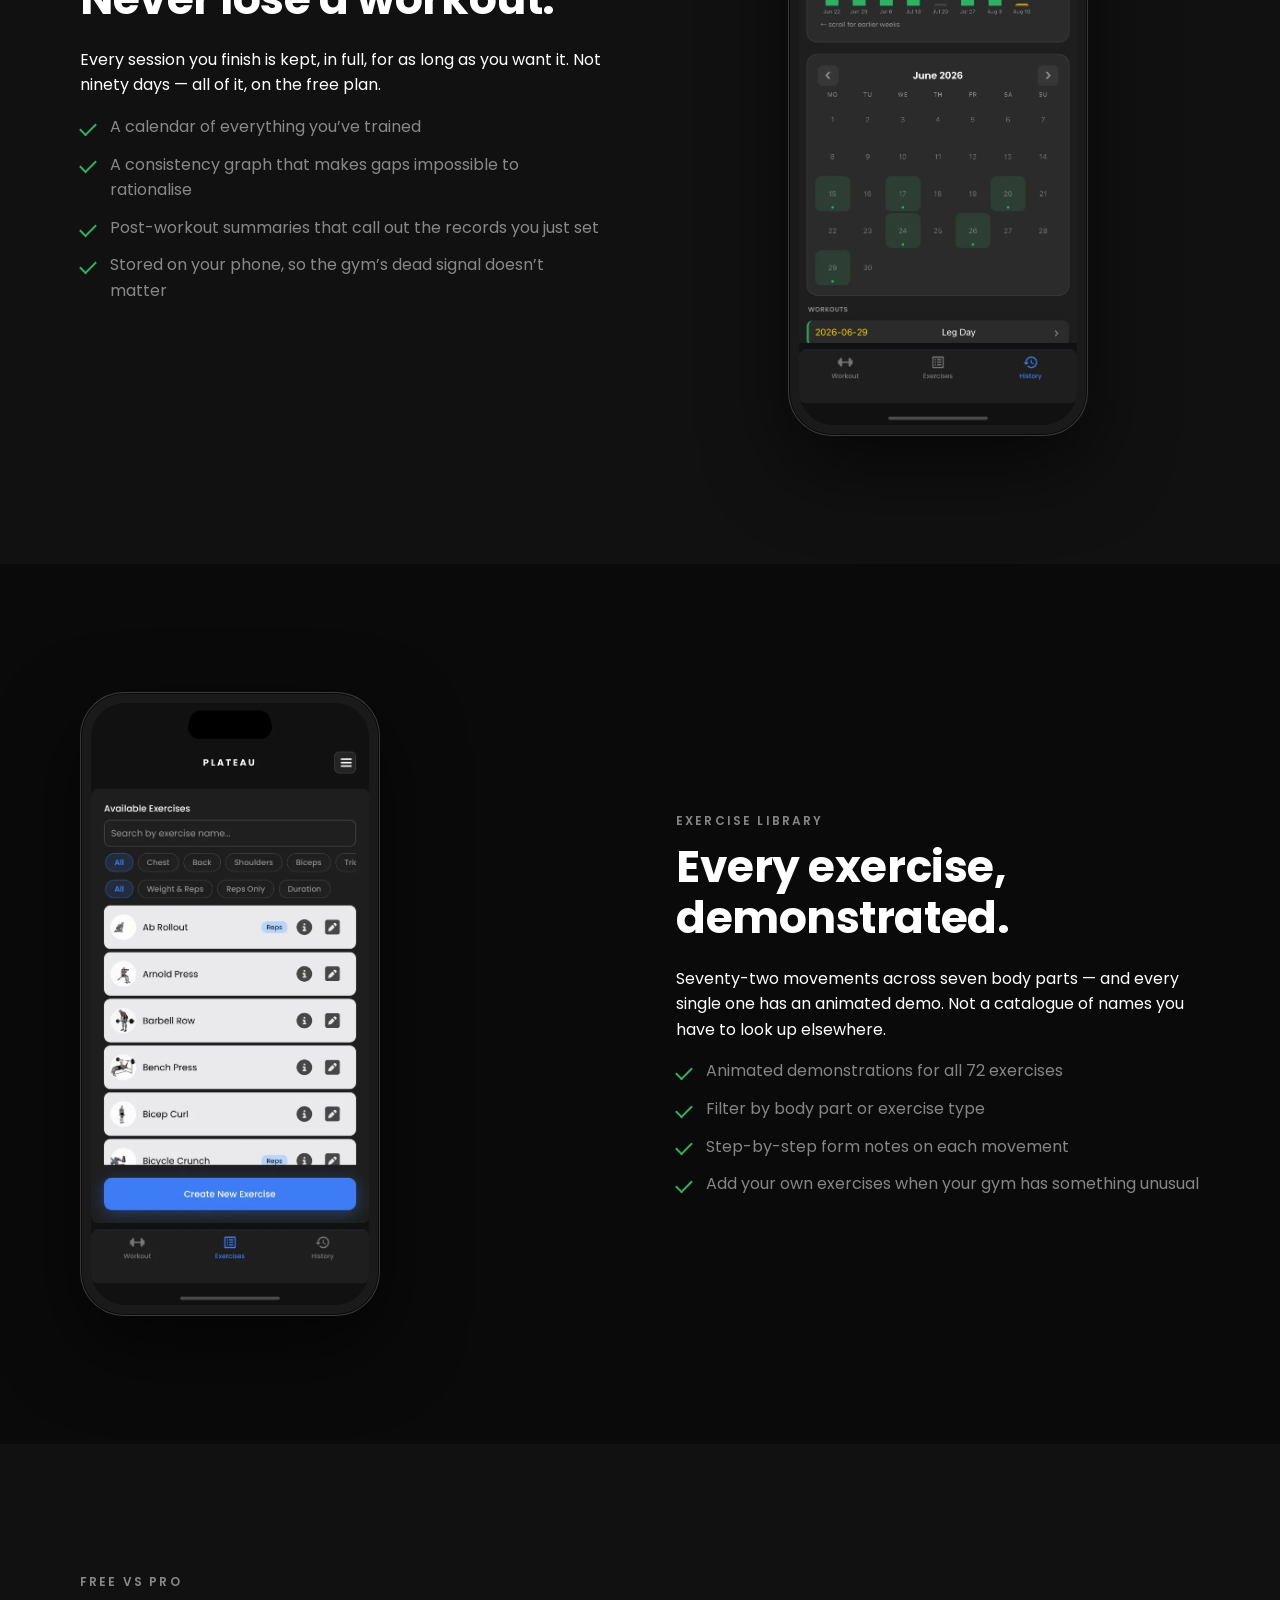
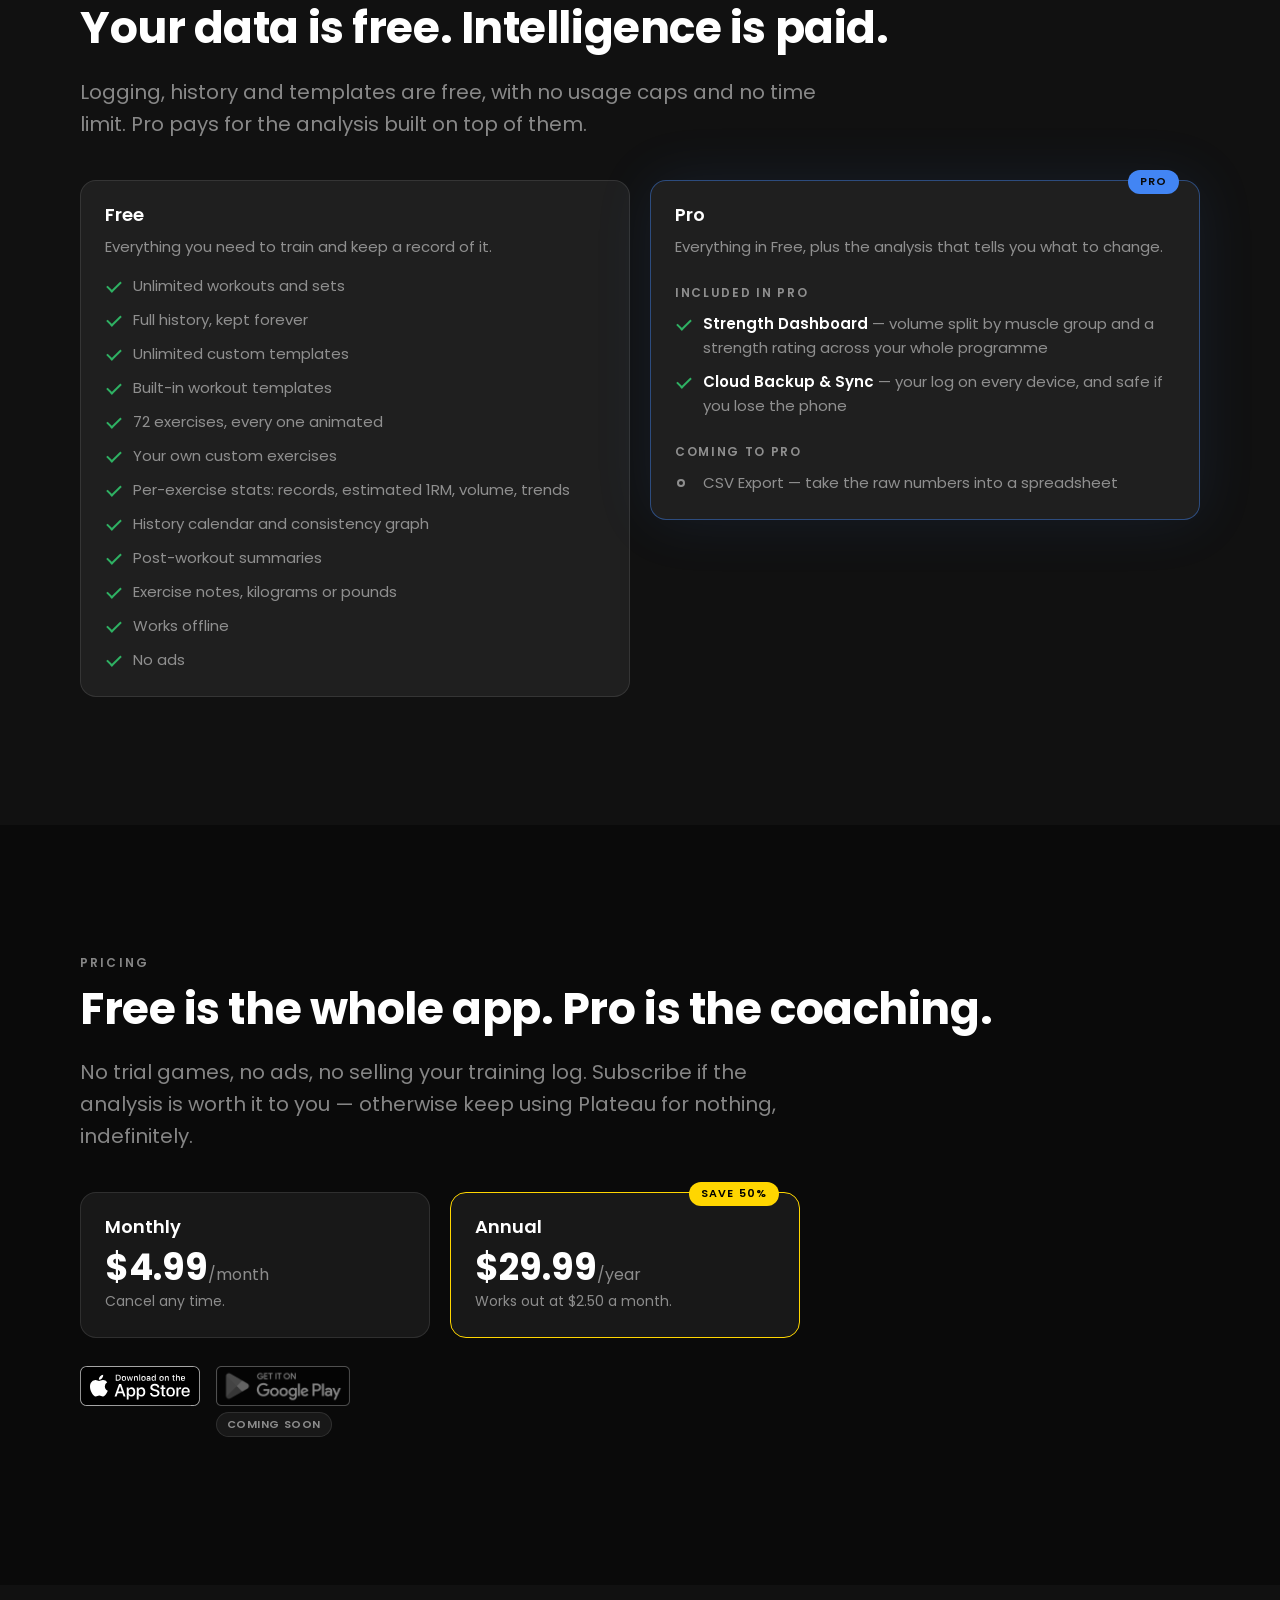
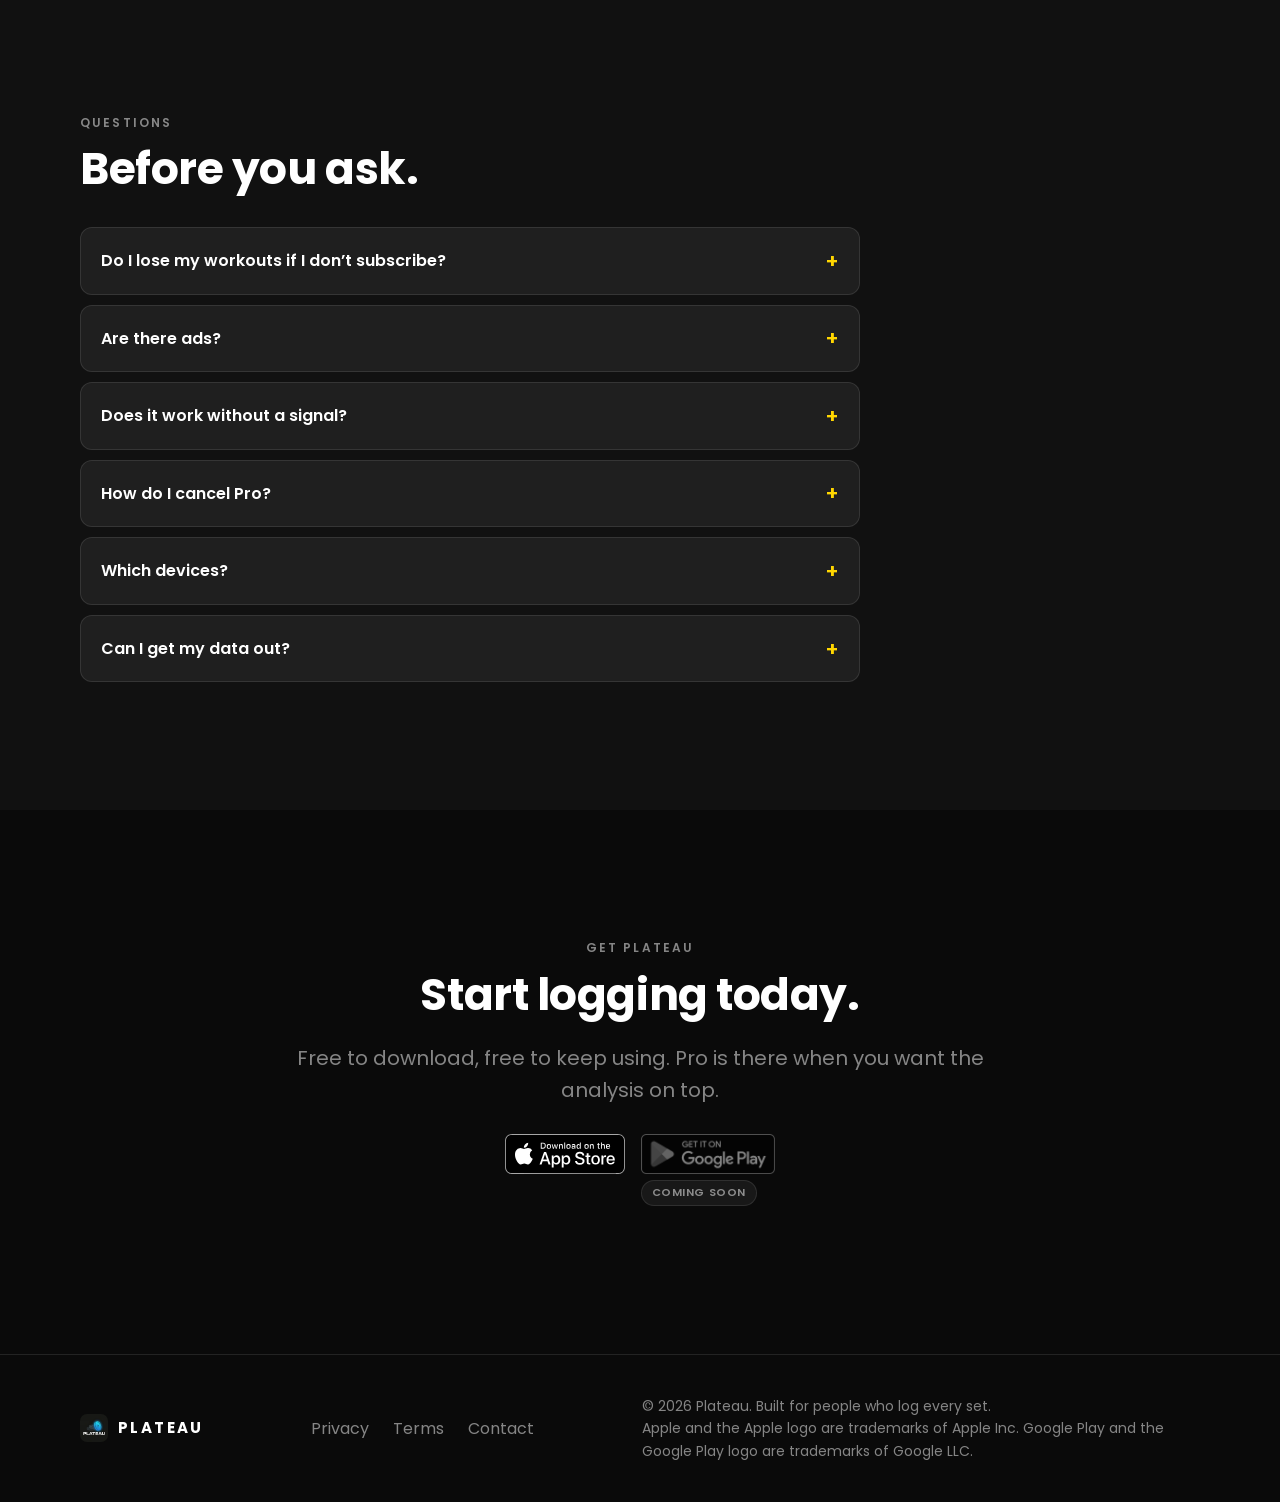
==== commit b1ea8fa2: "Remove Program Builder from the Pro roadmap teaser Not planned for near-term delivery, so it shouldn" ====
--- a/index.html
+++ b/index.html
@@ -60,7 +60,7 @@
     <section class="hero">
       <div class="container hero__inner">
         <div class="hero__copy">
-          <p class="eyebrow">Free on iPhone — Android coming soon</p>
+          <p class="eyebrow">Free on iPhone — <span data-status="coming">Android coming soon</span></p>
           <h1>Break through the plateau.</h1>
           <p class="lede">The strength tracker that shows you when you&rsquo;ve stopped
             progressing &mdash; and what to do about it.</p>
@@ -72,7 +72,7 @@
             <span class="store-badge--soon">
               <img class="badge-google" src="assets/img/badge-google-play.png" width="134" height="40"
                    alt="Plateau for Android — coming soon">
-              <span class="store-badge__tag">Coming soon</span>
+              <span class="store-badge__tag" data-status="coming">Coming soon</span>
             </span>
           </div>
           <p class="hero__note">Unlimited workouts and full history, free — no caps, no ads.
@@ -229,7 +229,6 @@
             </ul>
             <p class="plan__group" data-status="coming">Coming to Pro</p>
             <ul class="plan__list plan__list--muted" data-status="coming">
-              <li>Program Builder &mdash; multi-week plans that progress the weight for you</li>
               <li>CSV Export &mdash; take the raw numbers into a spreadsheet</li>
             </ul>
           </div>
@@ -269,7 +268,7 @@
           <span class="store-badge--soon">
             <img class="badge-google" src="assets/img/badge-google-play.png" width="134" height="40"
                  alt="Plateau for Android — coming soon">
-            <span class="store-badge__tag">Coming soon</span>
+            <span class="store-badge__tag" data-status="coming">Coming soon</span>
           </span>
         </div>
       </div>
@@ -306,7 +305,7 @@
           </details>
           <details>
             <summary>Which devices?</summary>
-            <p>iPhone today, from a single codebase — Android is coming soon.</p>
+            <p>iPhone today, from a single codebase — <span data-status="coming">Android is coming soon</span>.</p>
           </details>
           <details data-status="coming">
             <summary>Can I get my data out?</summary>
@@ -331,7 +330,7 @@
           <span class="store-badge--soon">
             <img class="badge-google" src="assets/img/badge-google-play.png" width="134" height="40"
                  alt="Plateau for Android — coming soon">
-            <span class="store-badge__tag">Coming soon</span>
+            <span class="store-badge__tag" data-status="coming">Coming soon</span>
           </span>
         </div>
       </div>
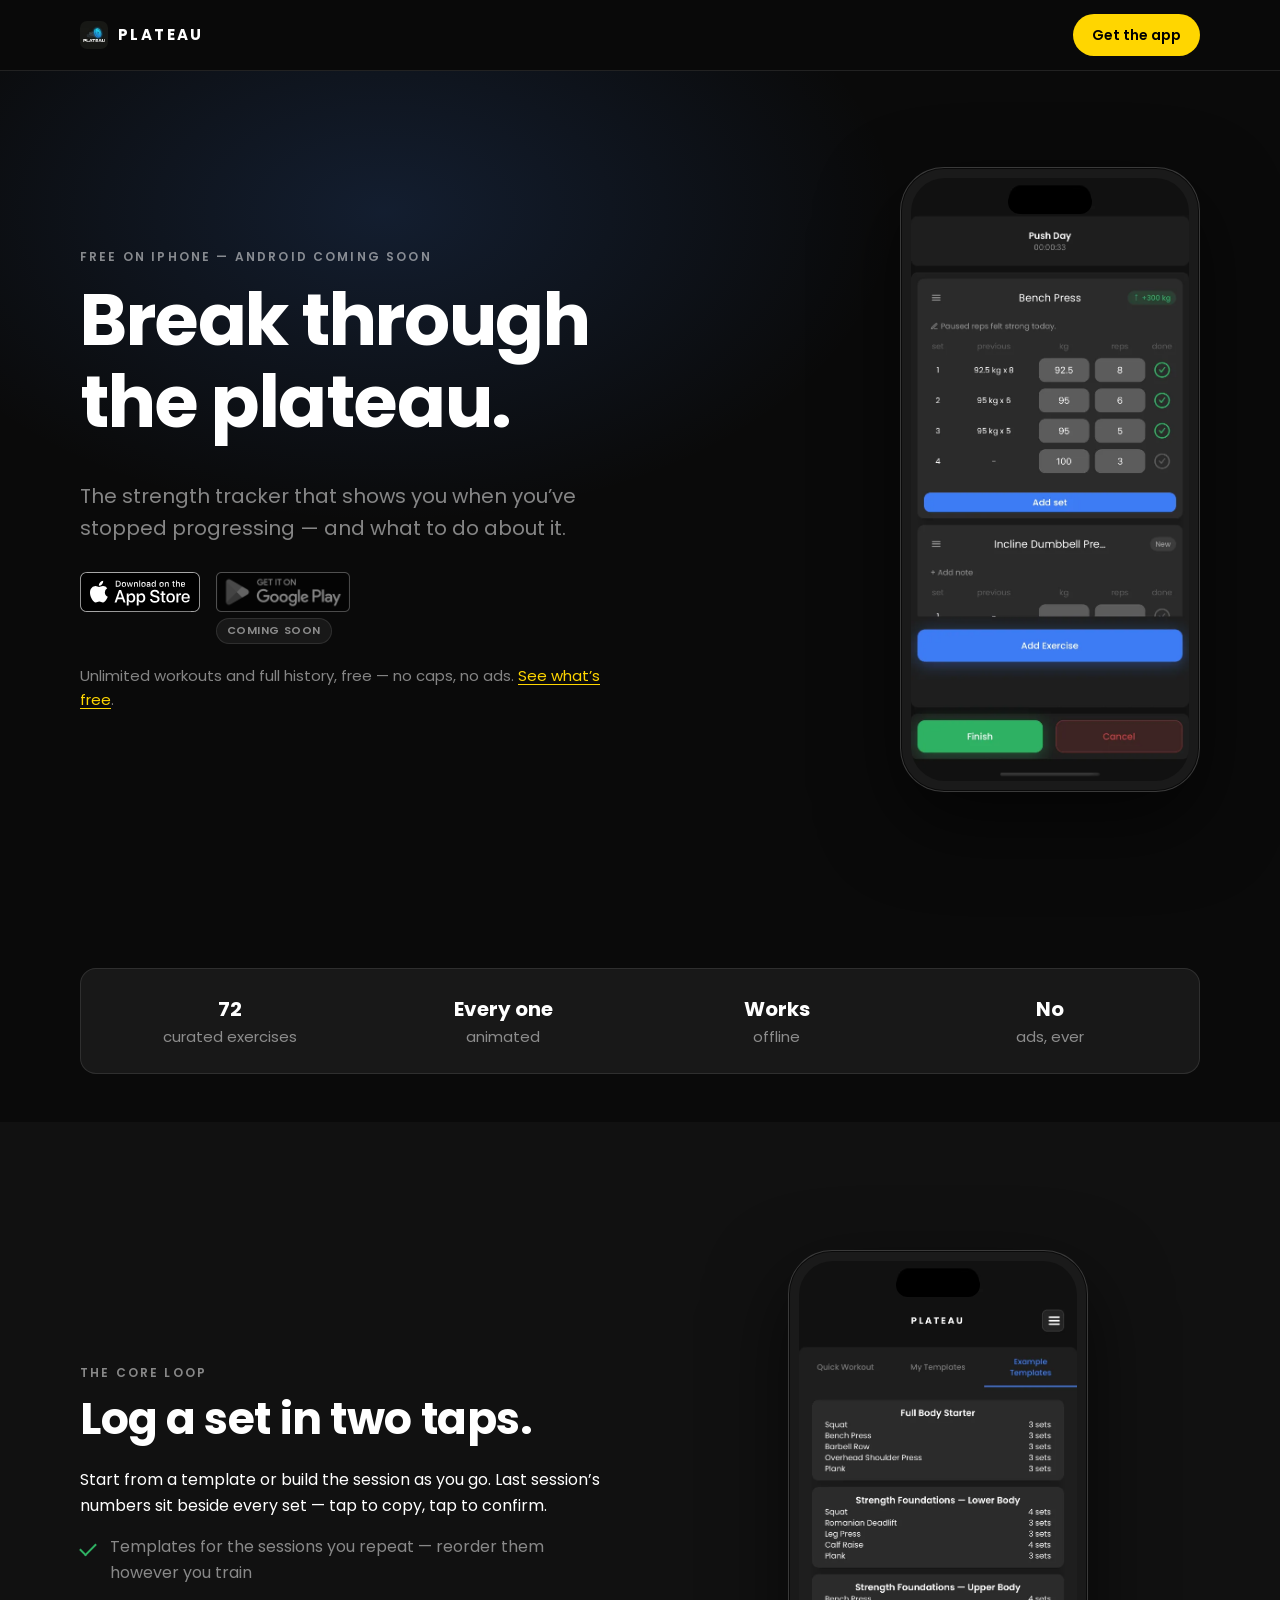
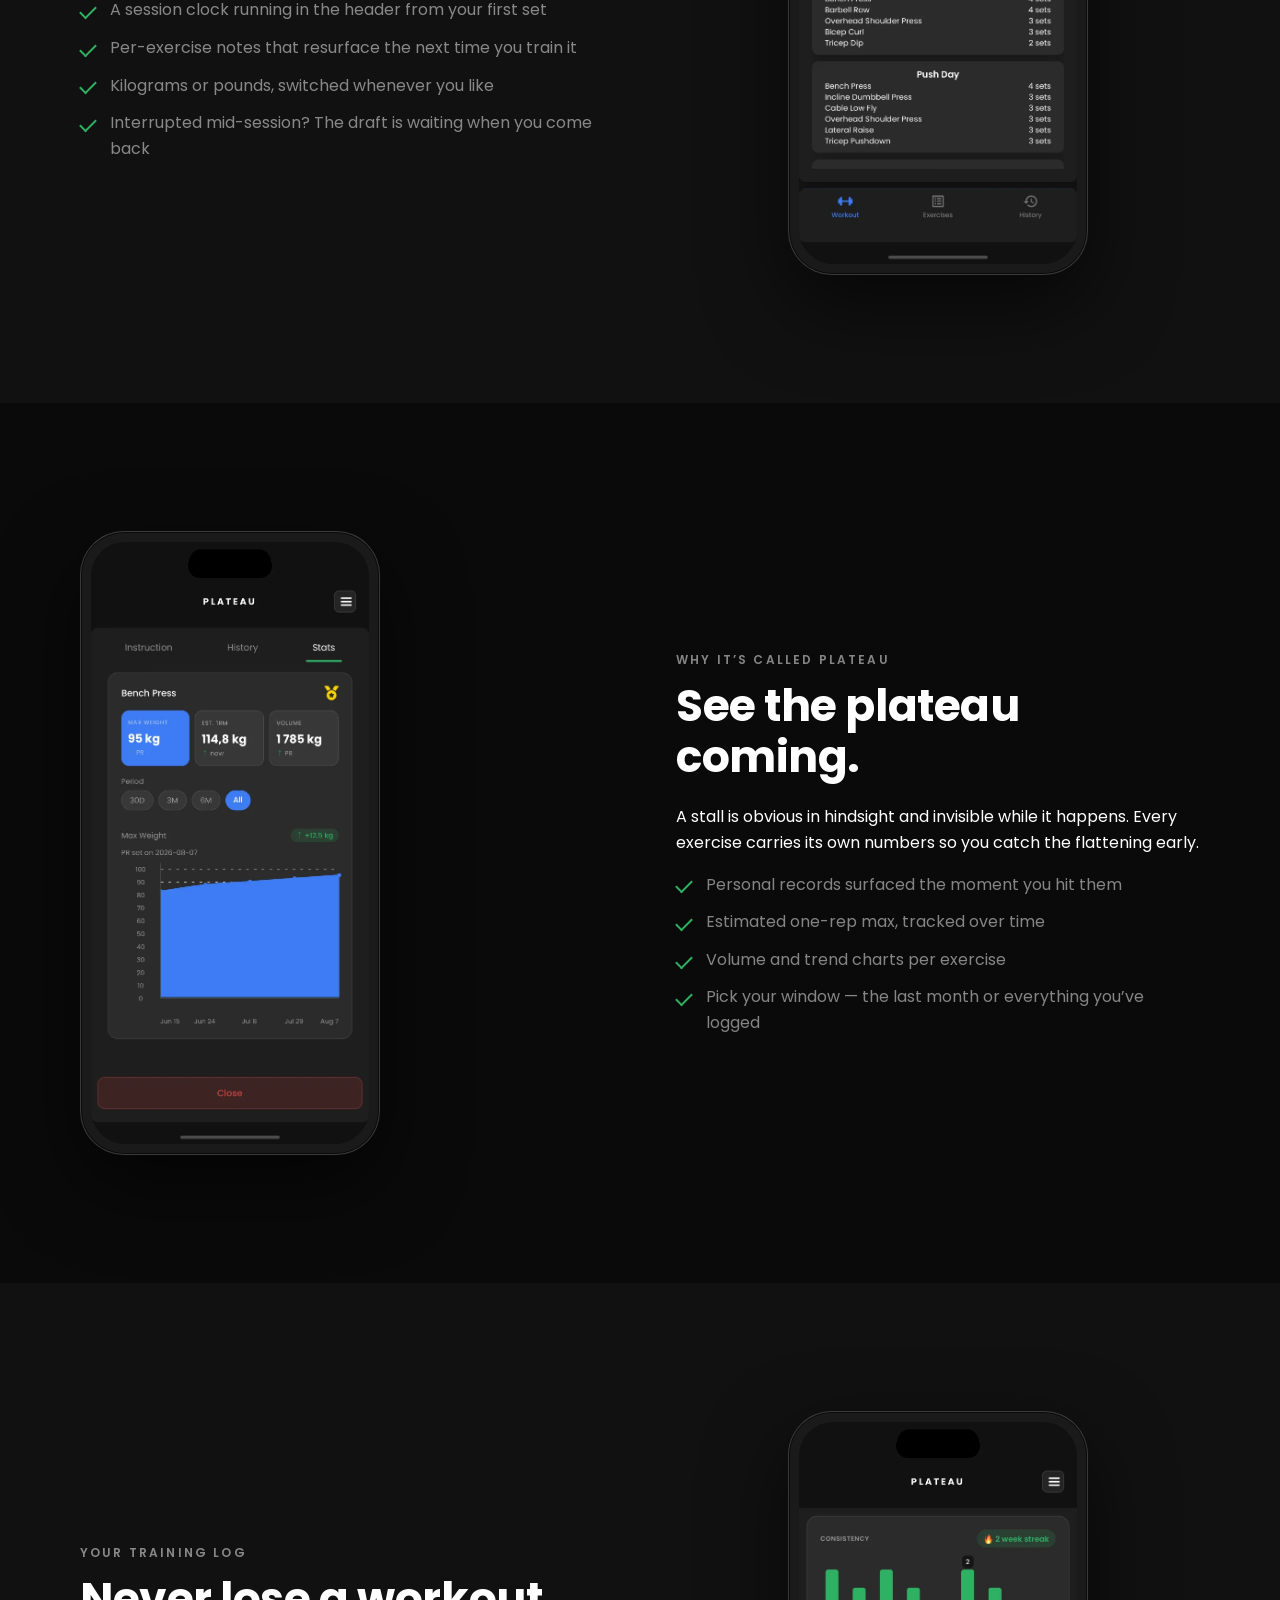
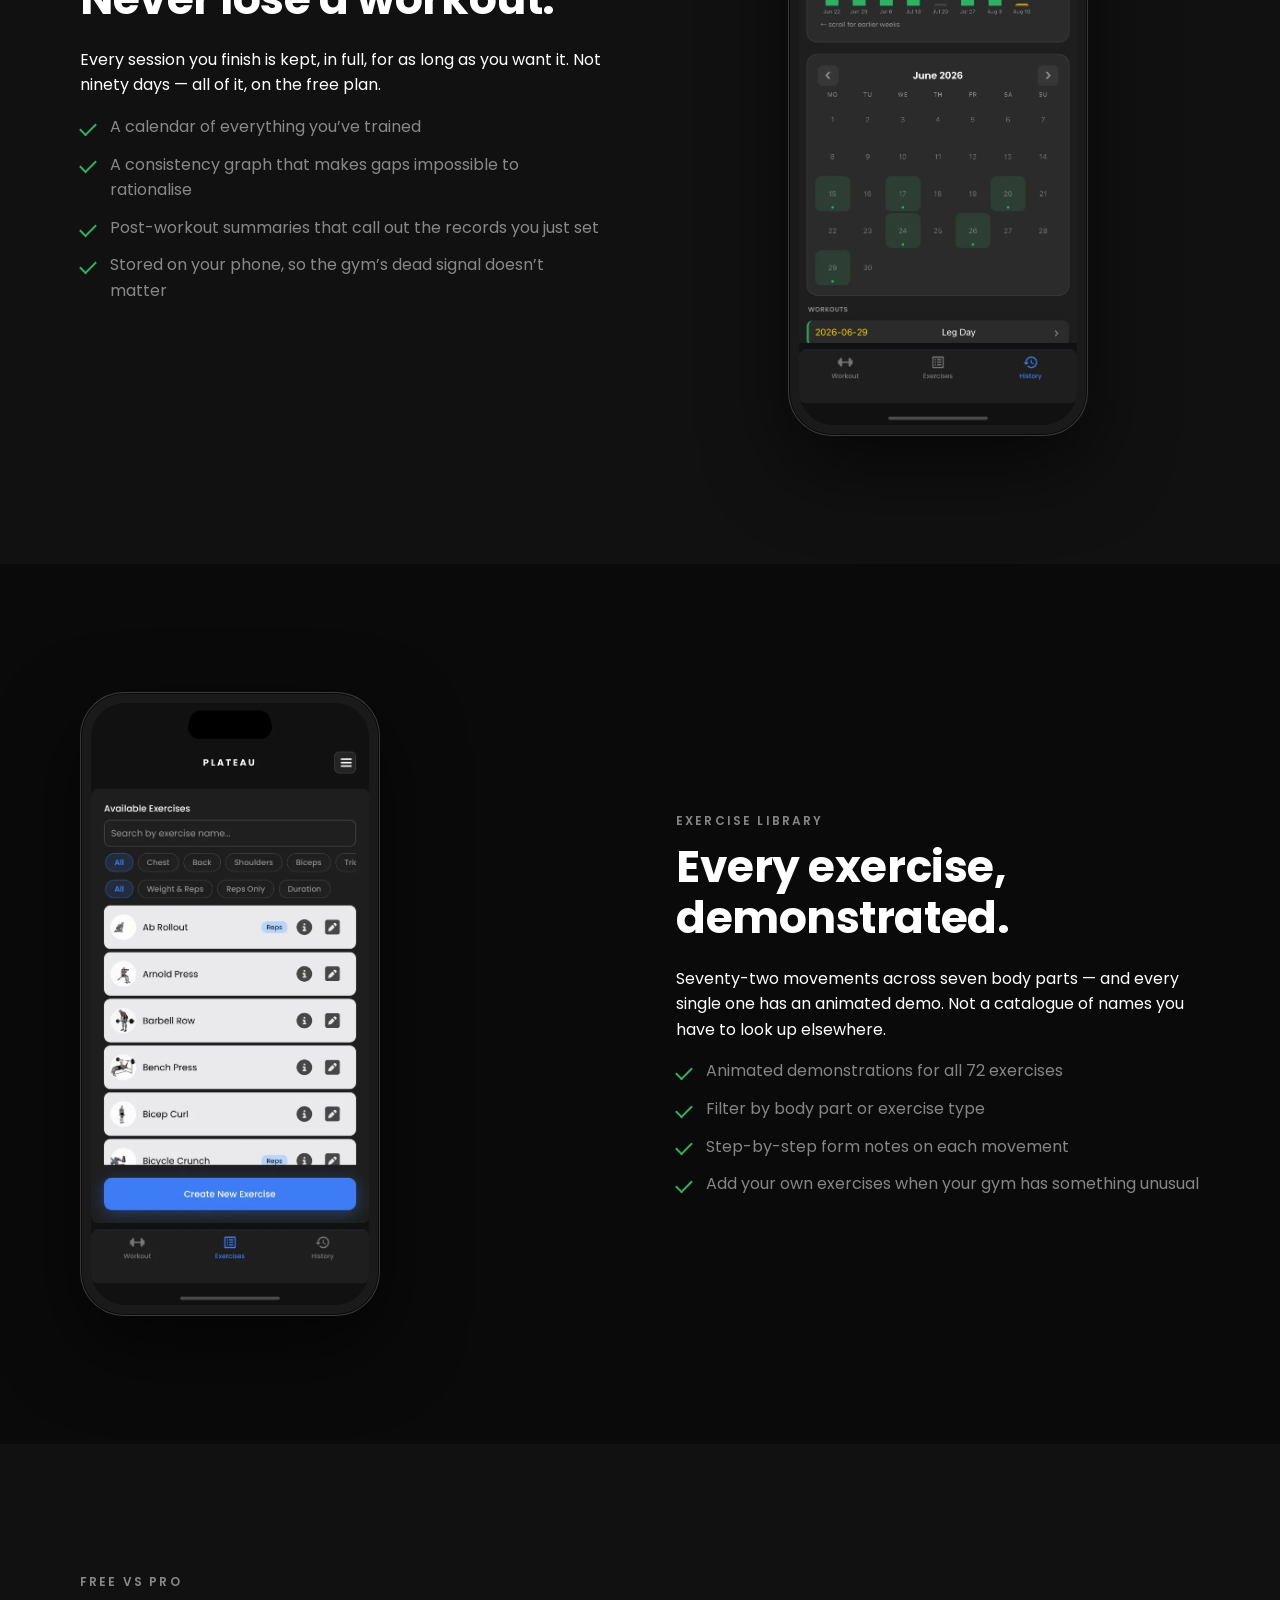
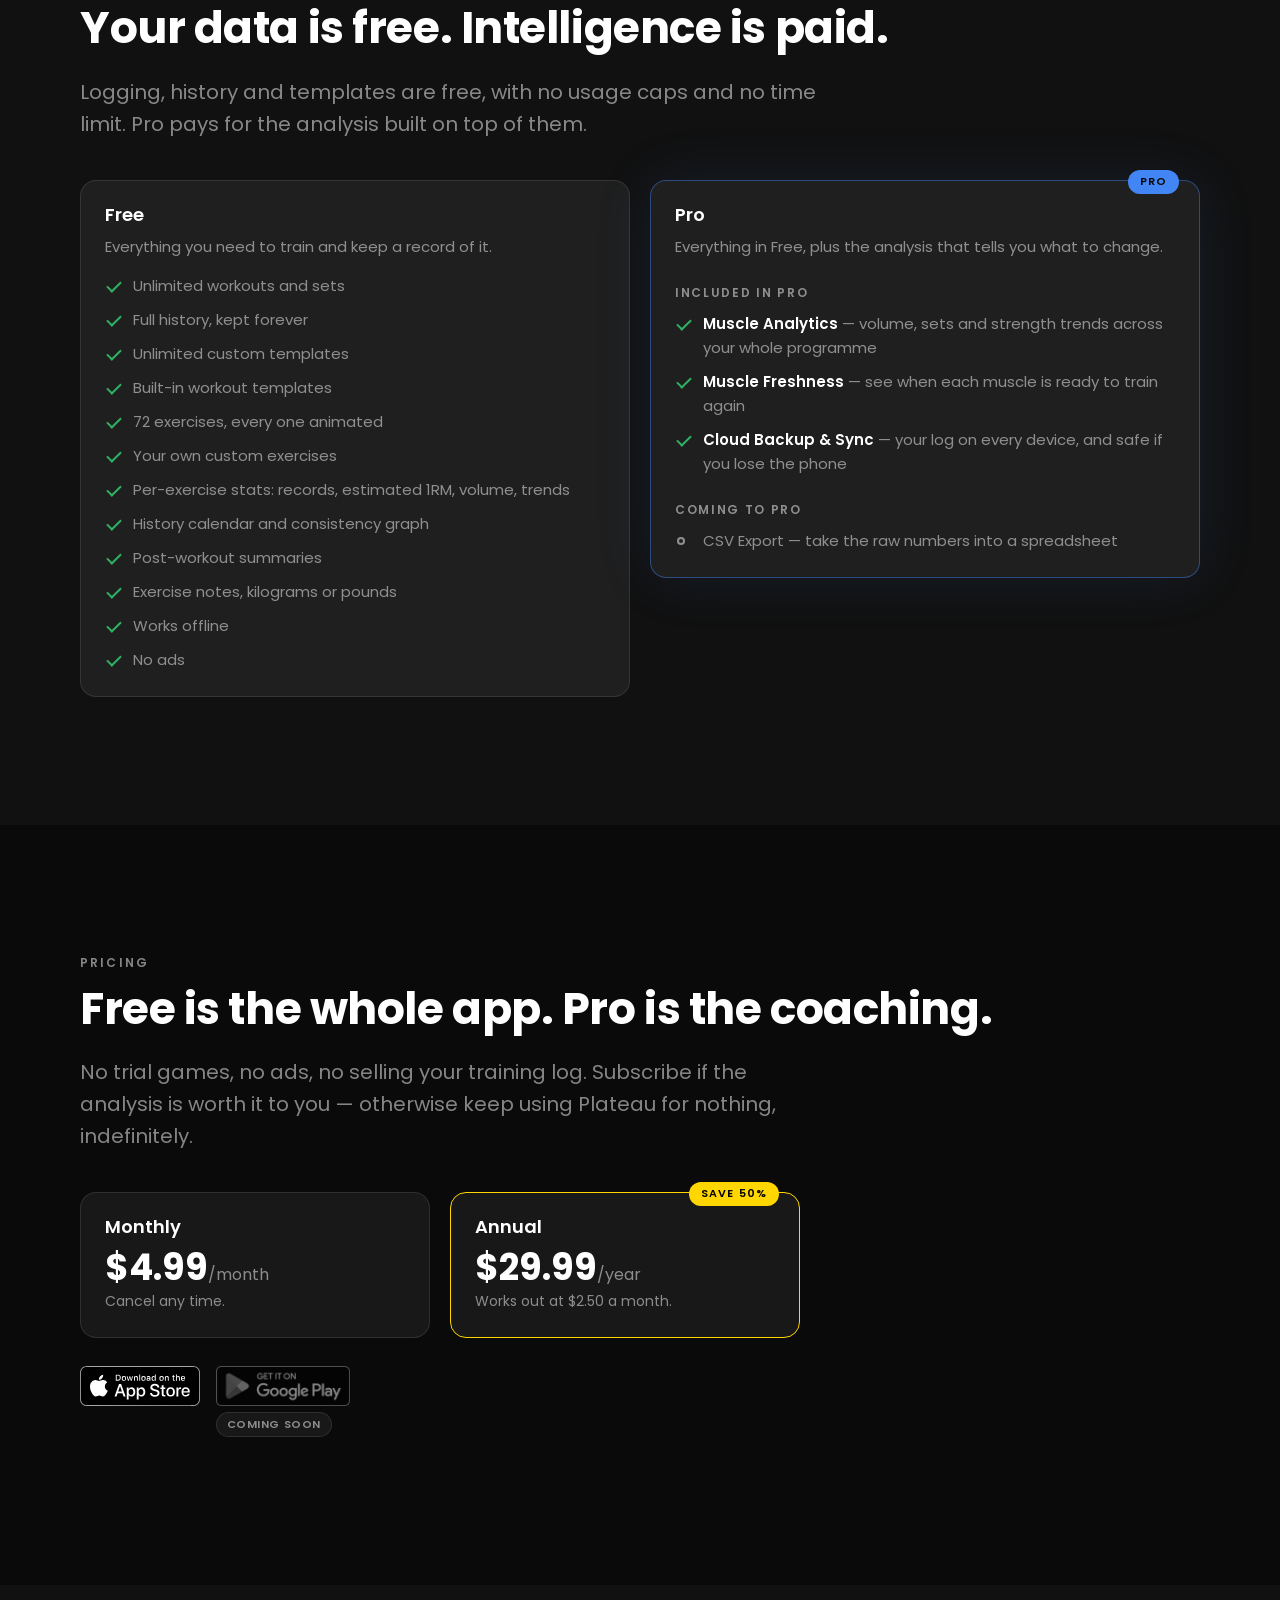
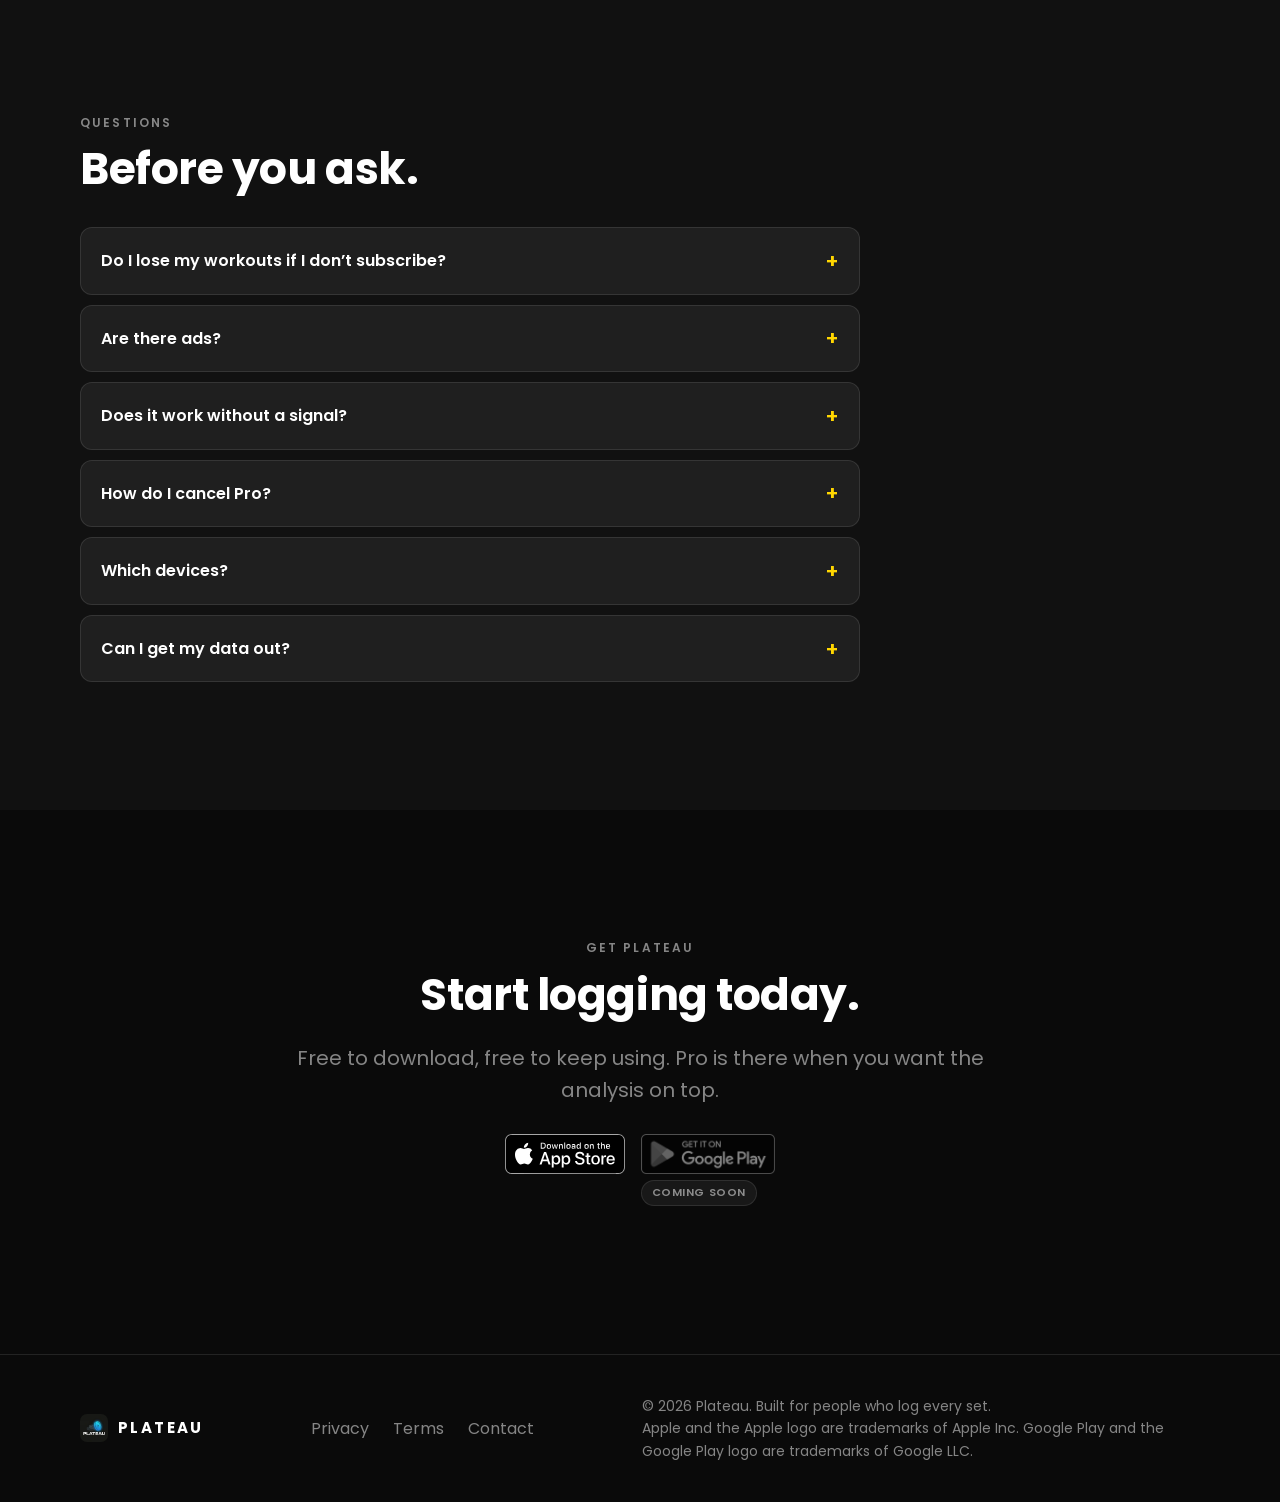
==== commit eb5027b1: "Advertise Muscle Analytics and Freshness in the Pro plan The Pro plan copy only described the Balanc" ====
--- a/index.html
+++ b/index.html
@@ -224,7 +224,8 @@
             <p class="plan__tagline">Everything in Free, plus the analysis that tells you what to change.</p>
             <p class="plan__group">Included in Pro</p>
             <ul class="plan__list">
-              <li><strong>Strength Dashboard</strong> &mdash; volume split by muscle group and a strength rating across your whole programme</li>
+              <li><strong>Muscle Analytics</strong> &mdash; volume, sets and strength trends across your whole programme</li>
+              <li><strong>Muscle Freshness</strong> &mdash; see when each muscle is ready to train again</li>
               <li><strong>Cloud Backup &amp; Sync</strong> &mdash; your log on every device, and safe if you lose the phone</li>
             </ul>
             <p class="plan__group" data-status="coming">Coming to Pro</p>
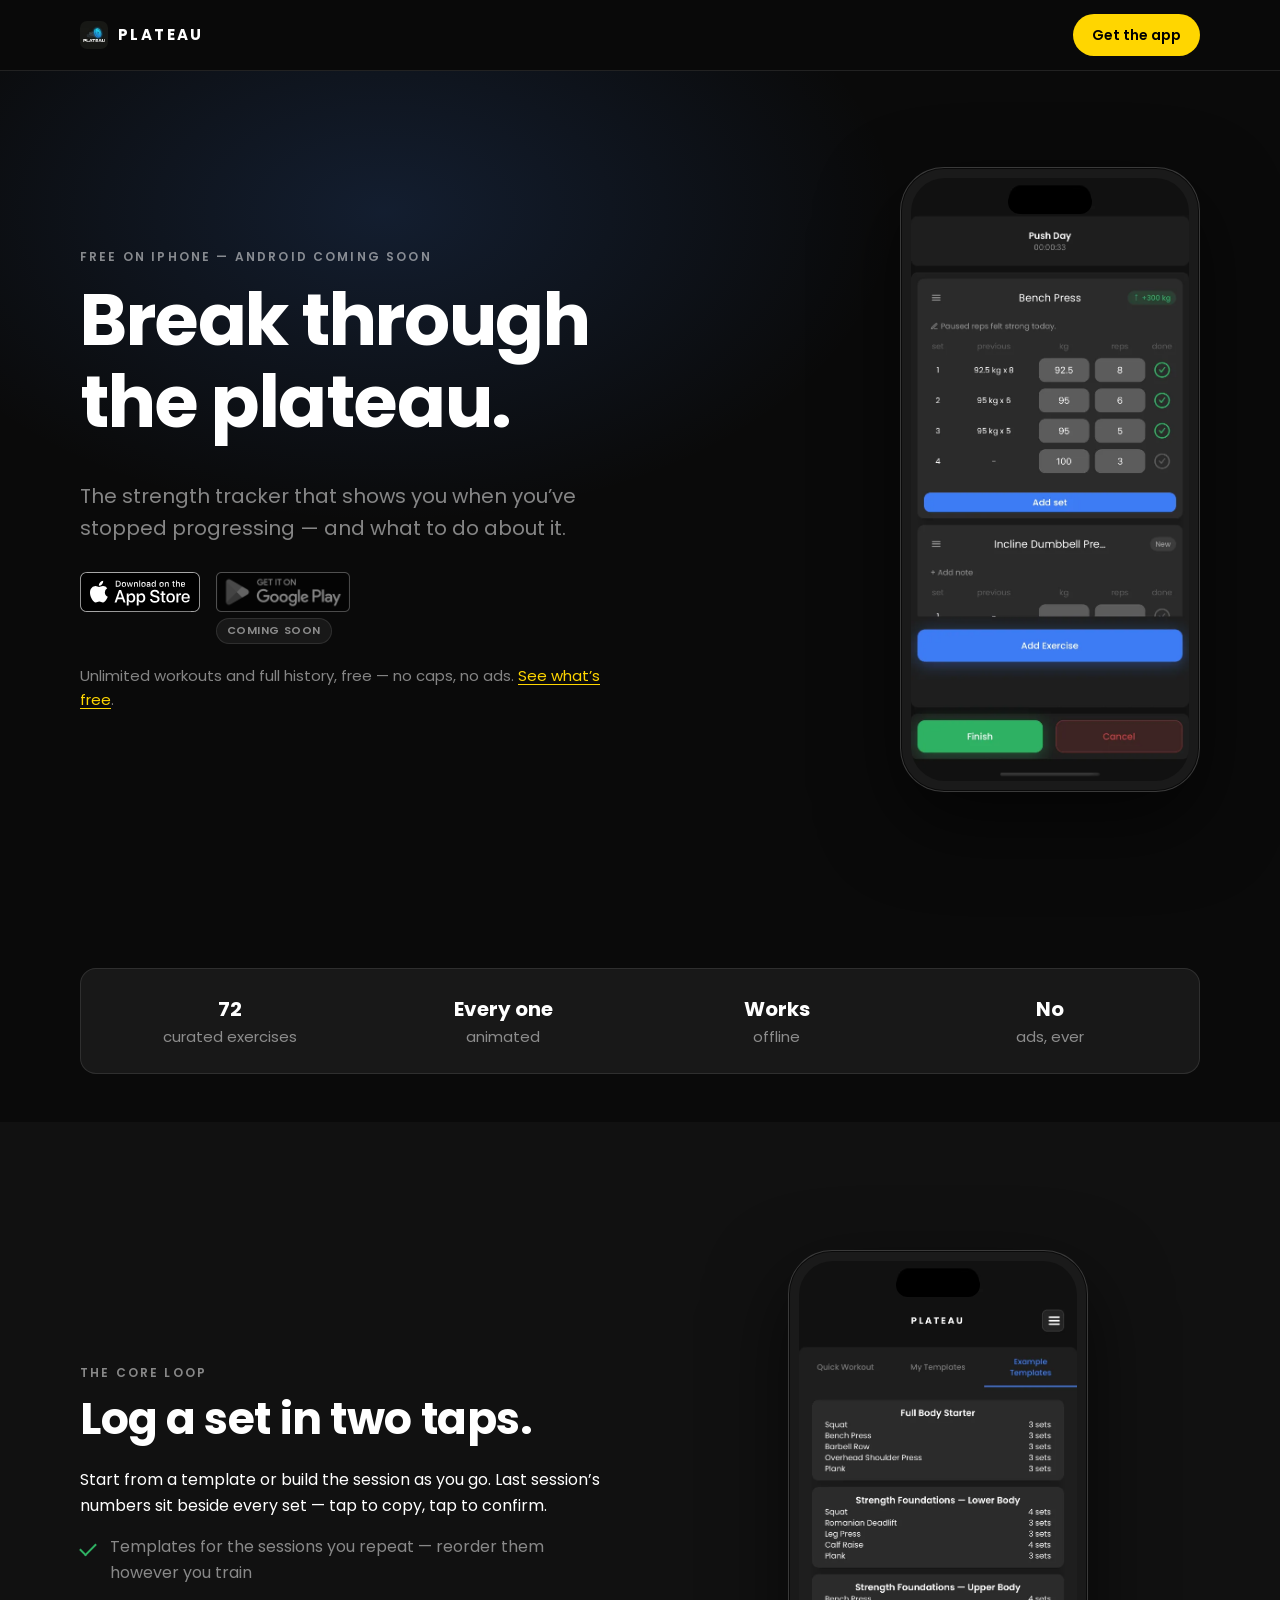
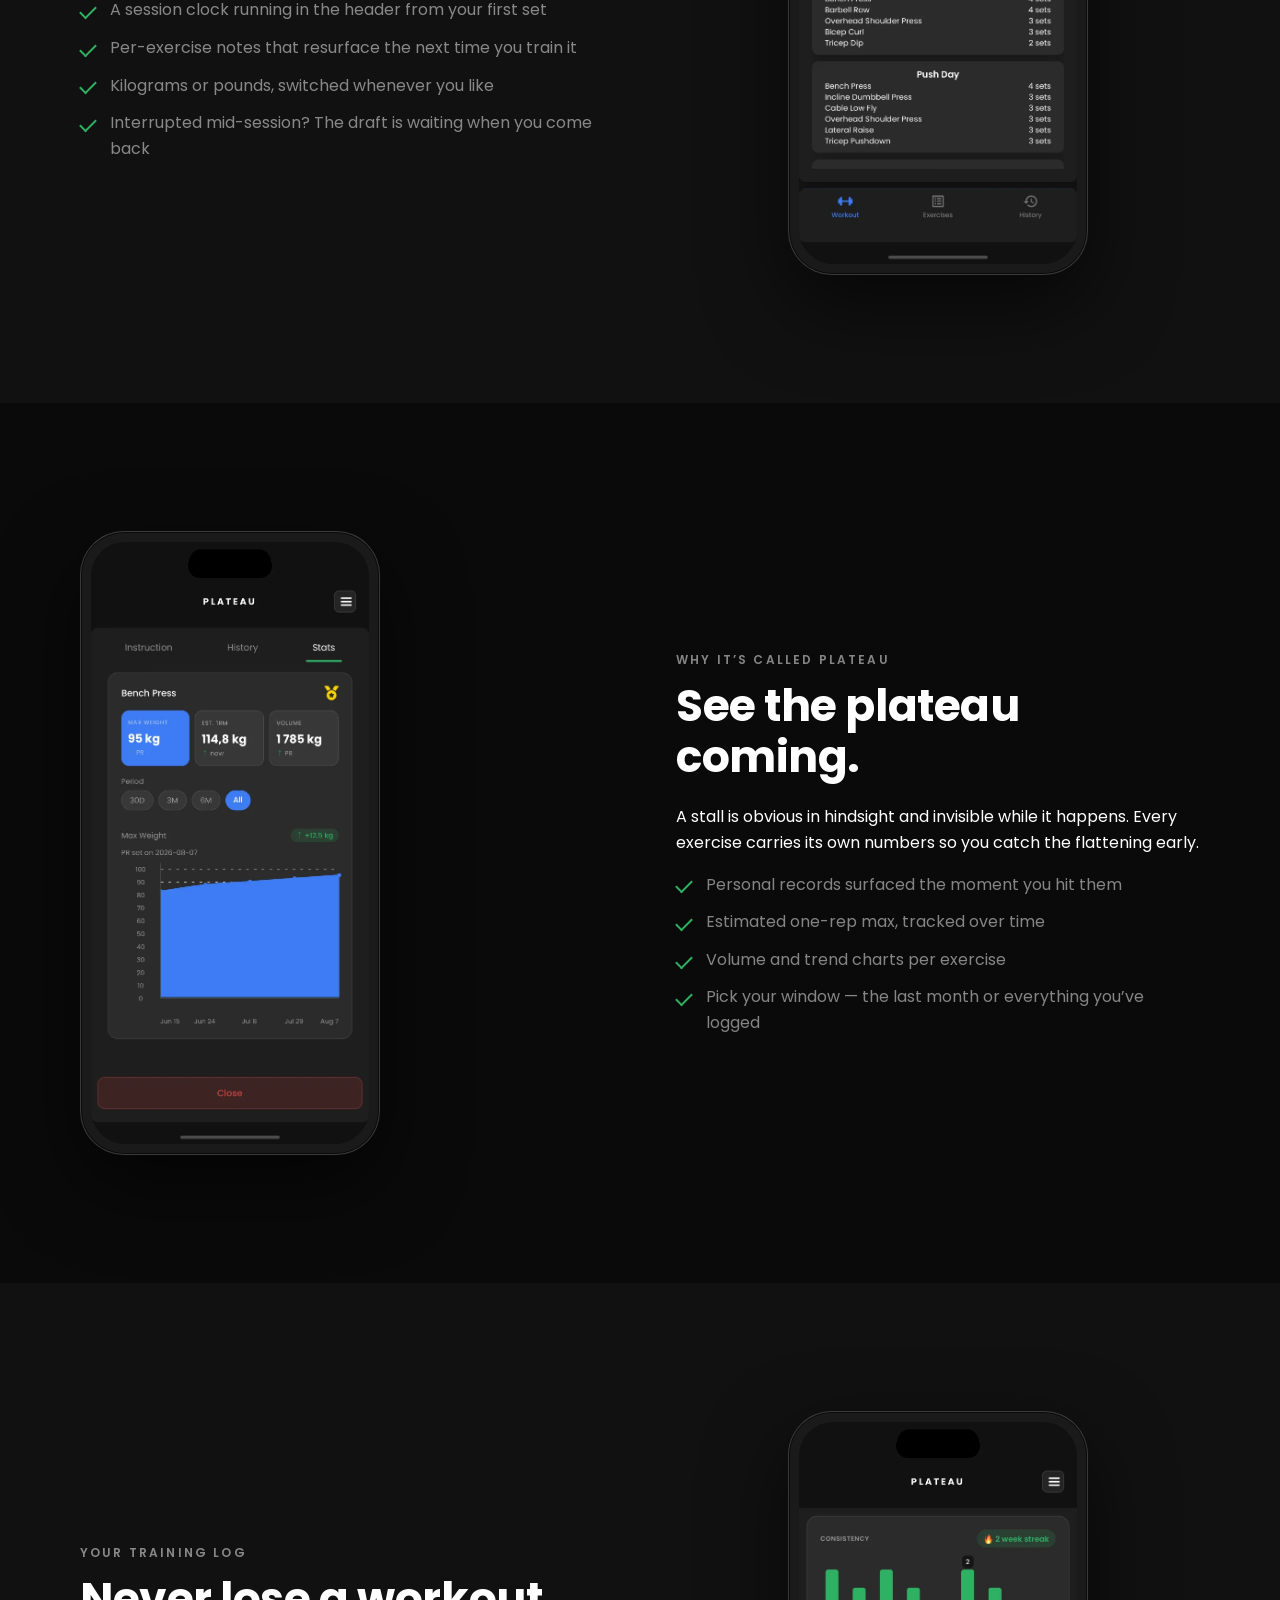
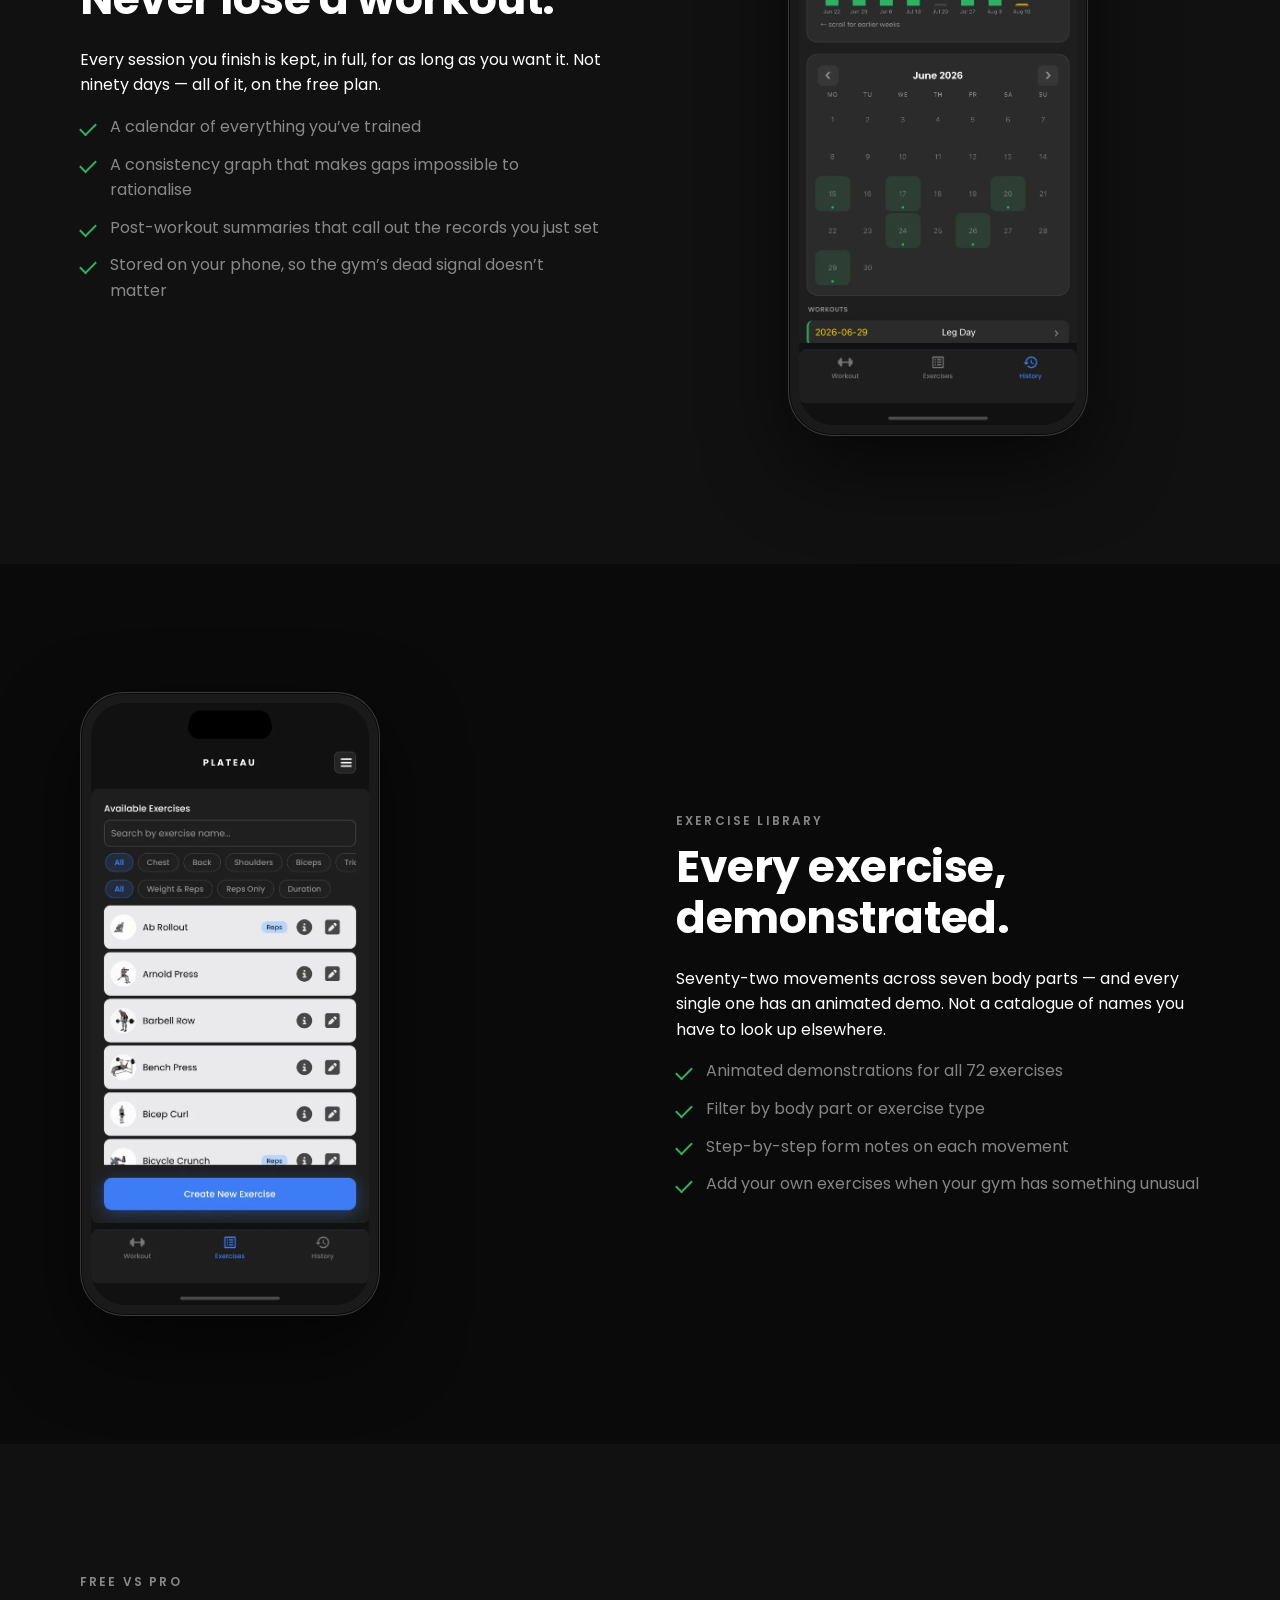
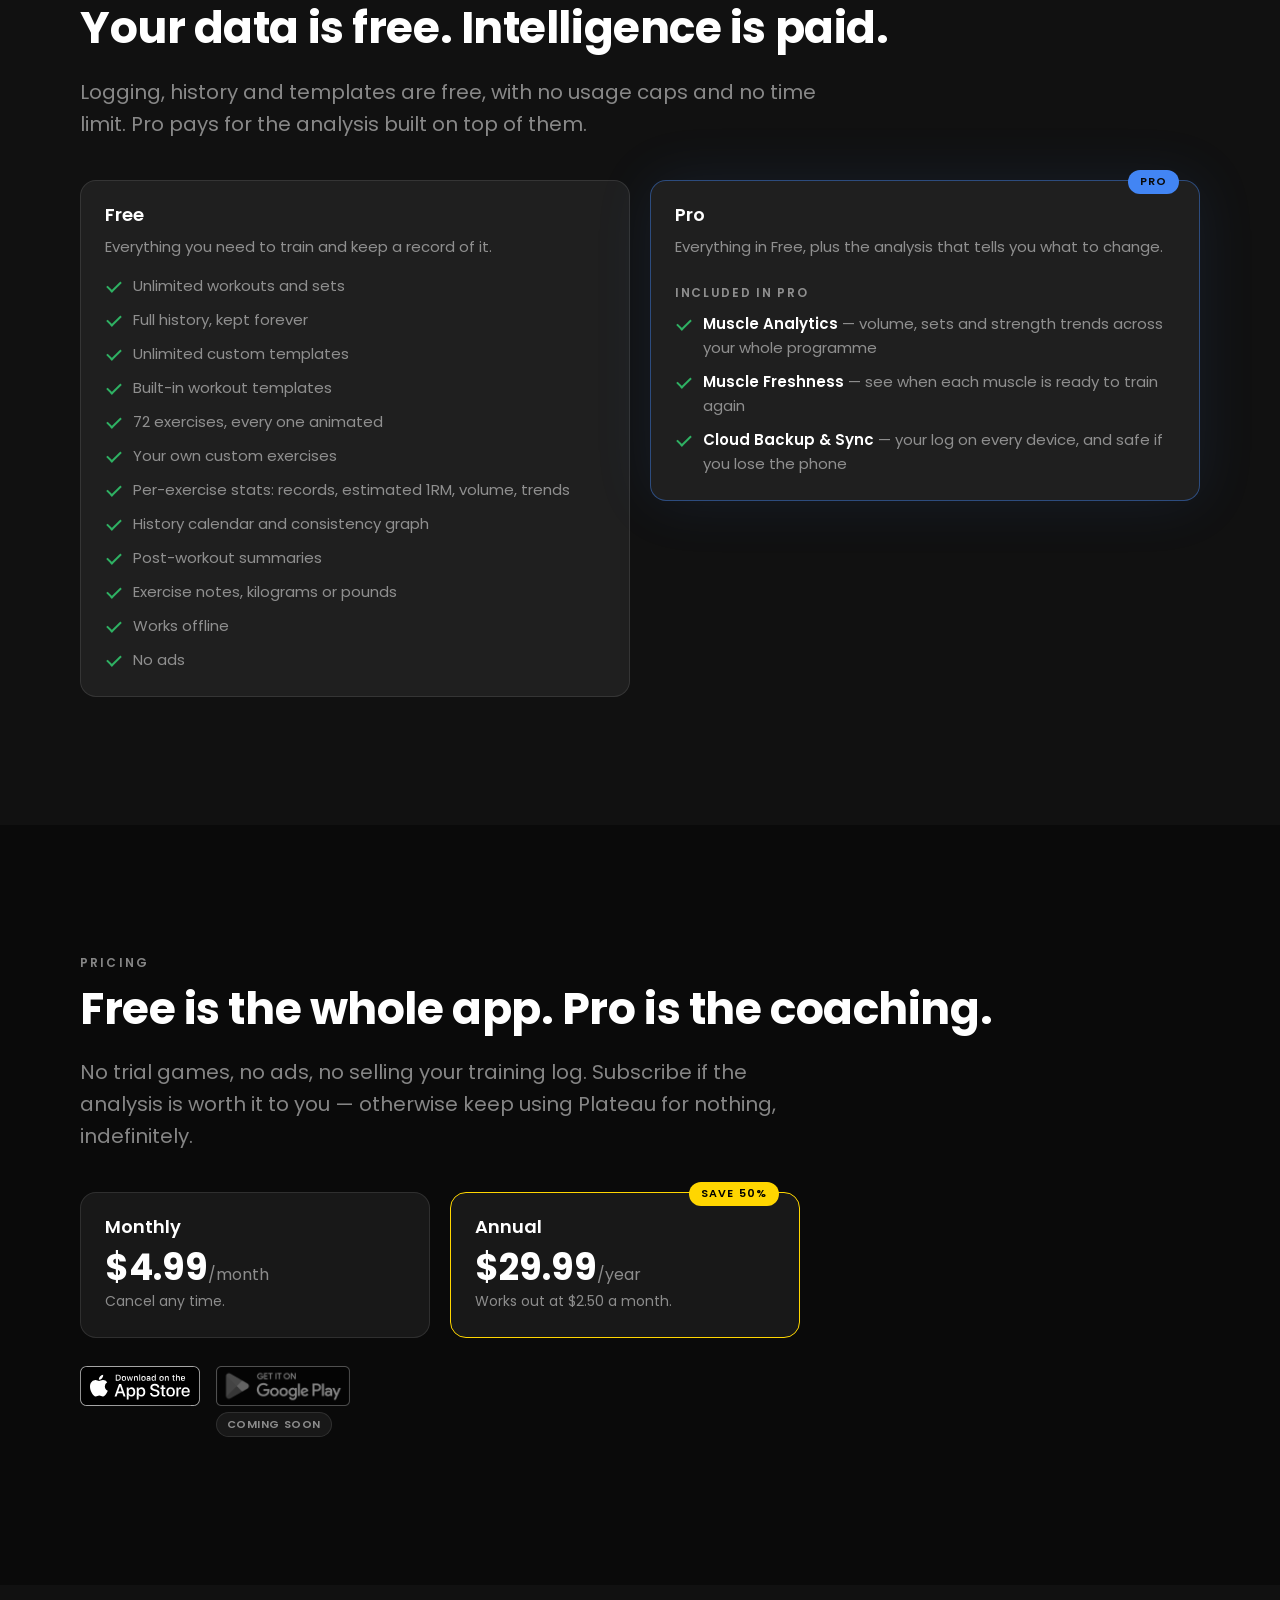
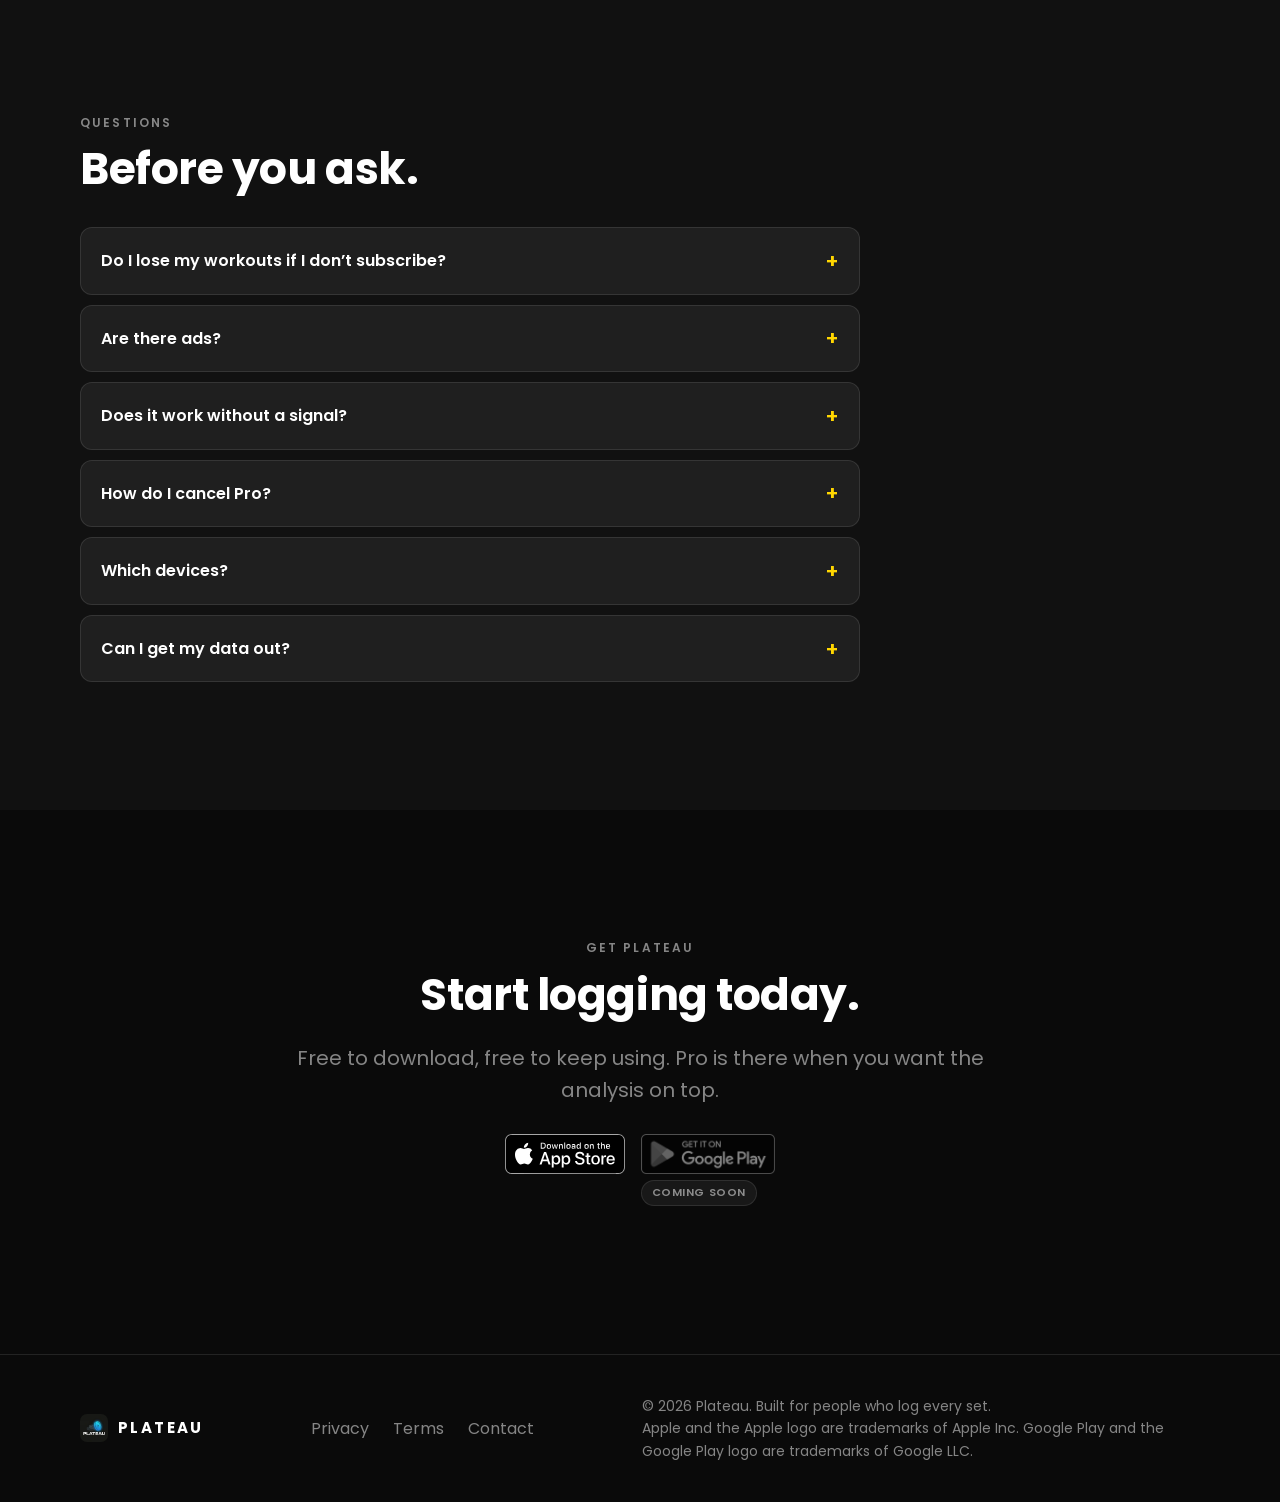
==== commit 32dc4aae: "Remove the Pro plan's Coming to Pro teaser Drop the CSV Export roadmap line from the pricing card al" ====
--- a/index.html
+++ b/index.html
@@ -228,10 +228,6 @@
               <li><strong>Muscle Freshness</strong> &mdash; see when each muscle is ready to train again</li>
               <li><strong>Cloud Backup &amp; Sync</strong> &mdash; your log on every device, and safe if you lose the phone</li>
             </ul>
-            <p class="plan__group" data-status="coming">Coming to Pro</p>
-            <ul class="plan__list plan__list--muted" data-status="coming">
-              <li>CSV Export &mdash; take the raw numbers into a spreadsheet</li>
-            </ul>
           </div>
         </div>
       </div>
--- a/assets/css/styles.css
+++ b/assets/css/styles.css
@@ -292,17 +292,6 @@
   border-bottom: 2px solid var(--affirm);
   transform: rotate(-45deg);
 }
-/* Unshipped features read as pending, not delivered. */
-.plan__list--muted li::before {
-  border-color: var(--text-dim);
-  border-bottom: none;
-  border-left: none;
-  width: 8px; height: 8px;
-  border-radius: 50%;
-  box-shadow: inset 0 0 0 2px var(--text-dim);
-  transform: none;
-  top: 0.55em;
-}
 .badge {
   position: absolute;
   top: -11px; right: 20px;
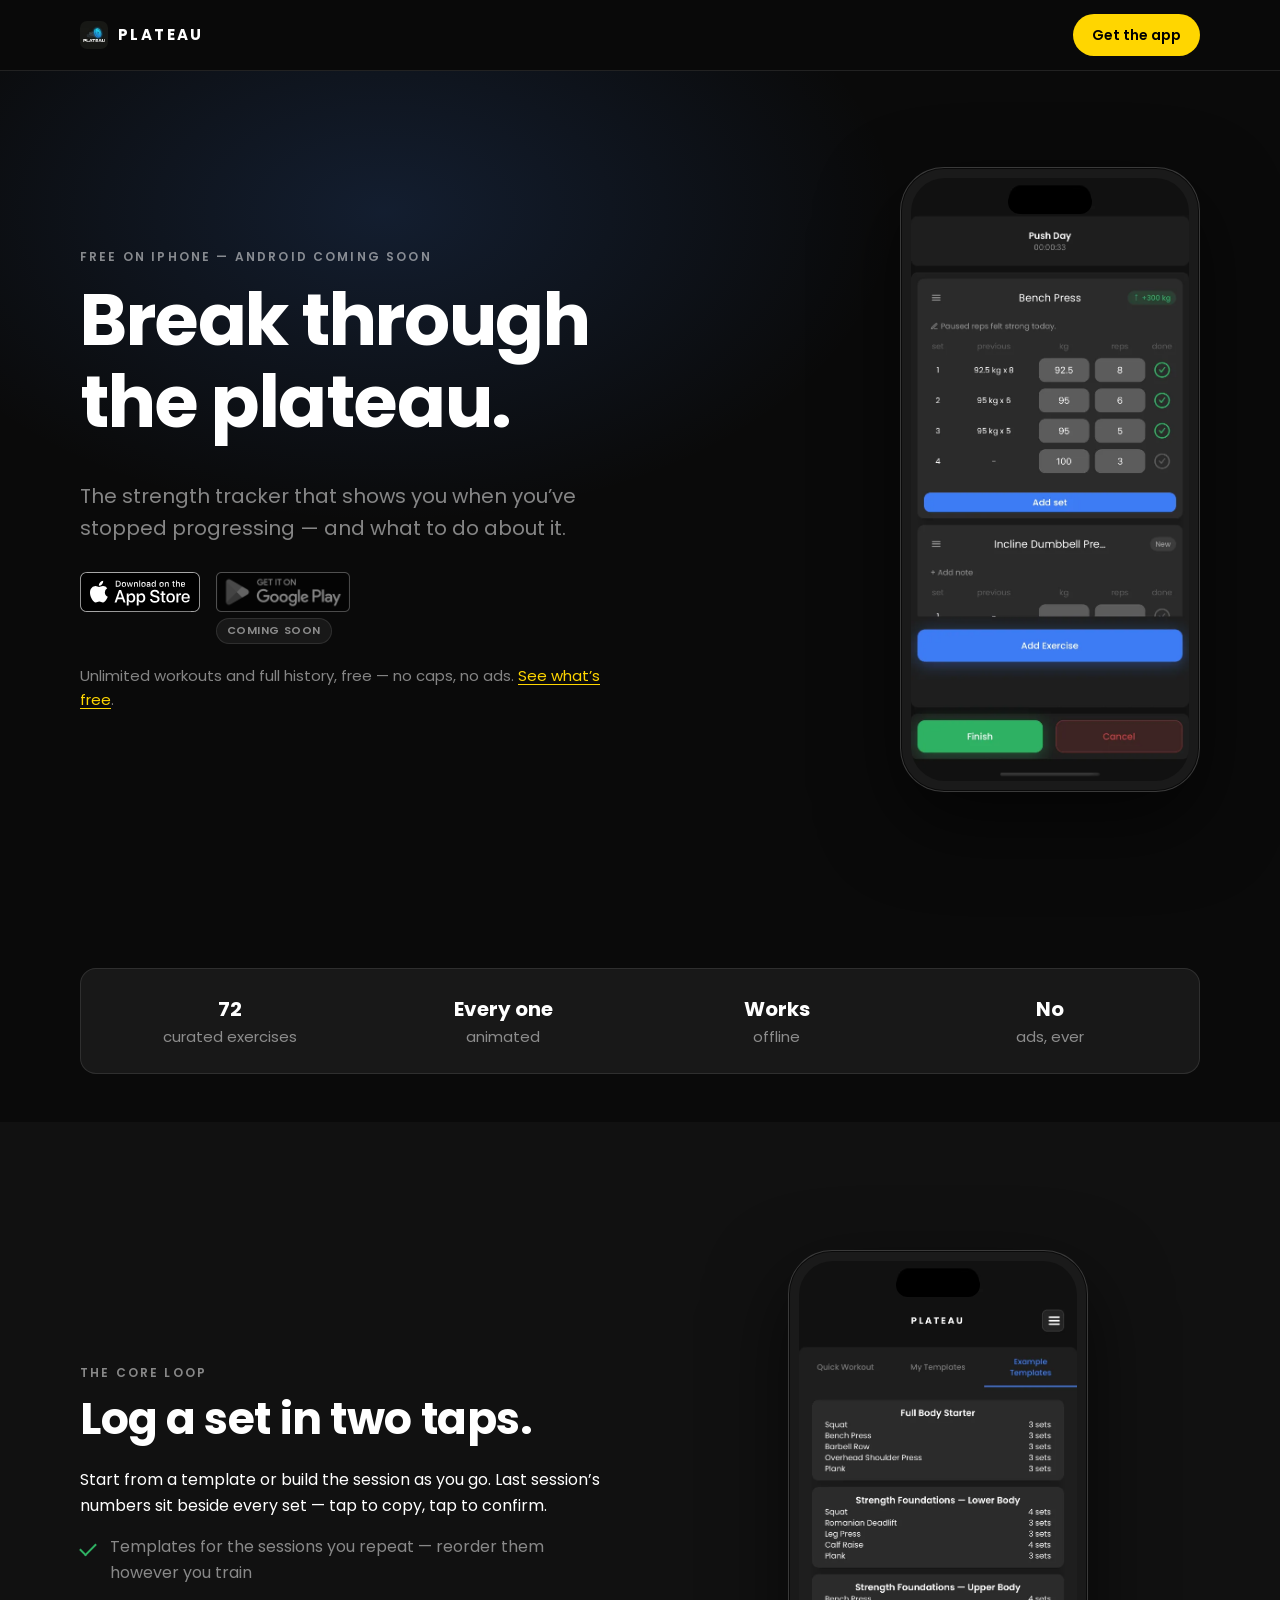
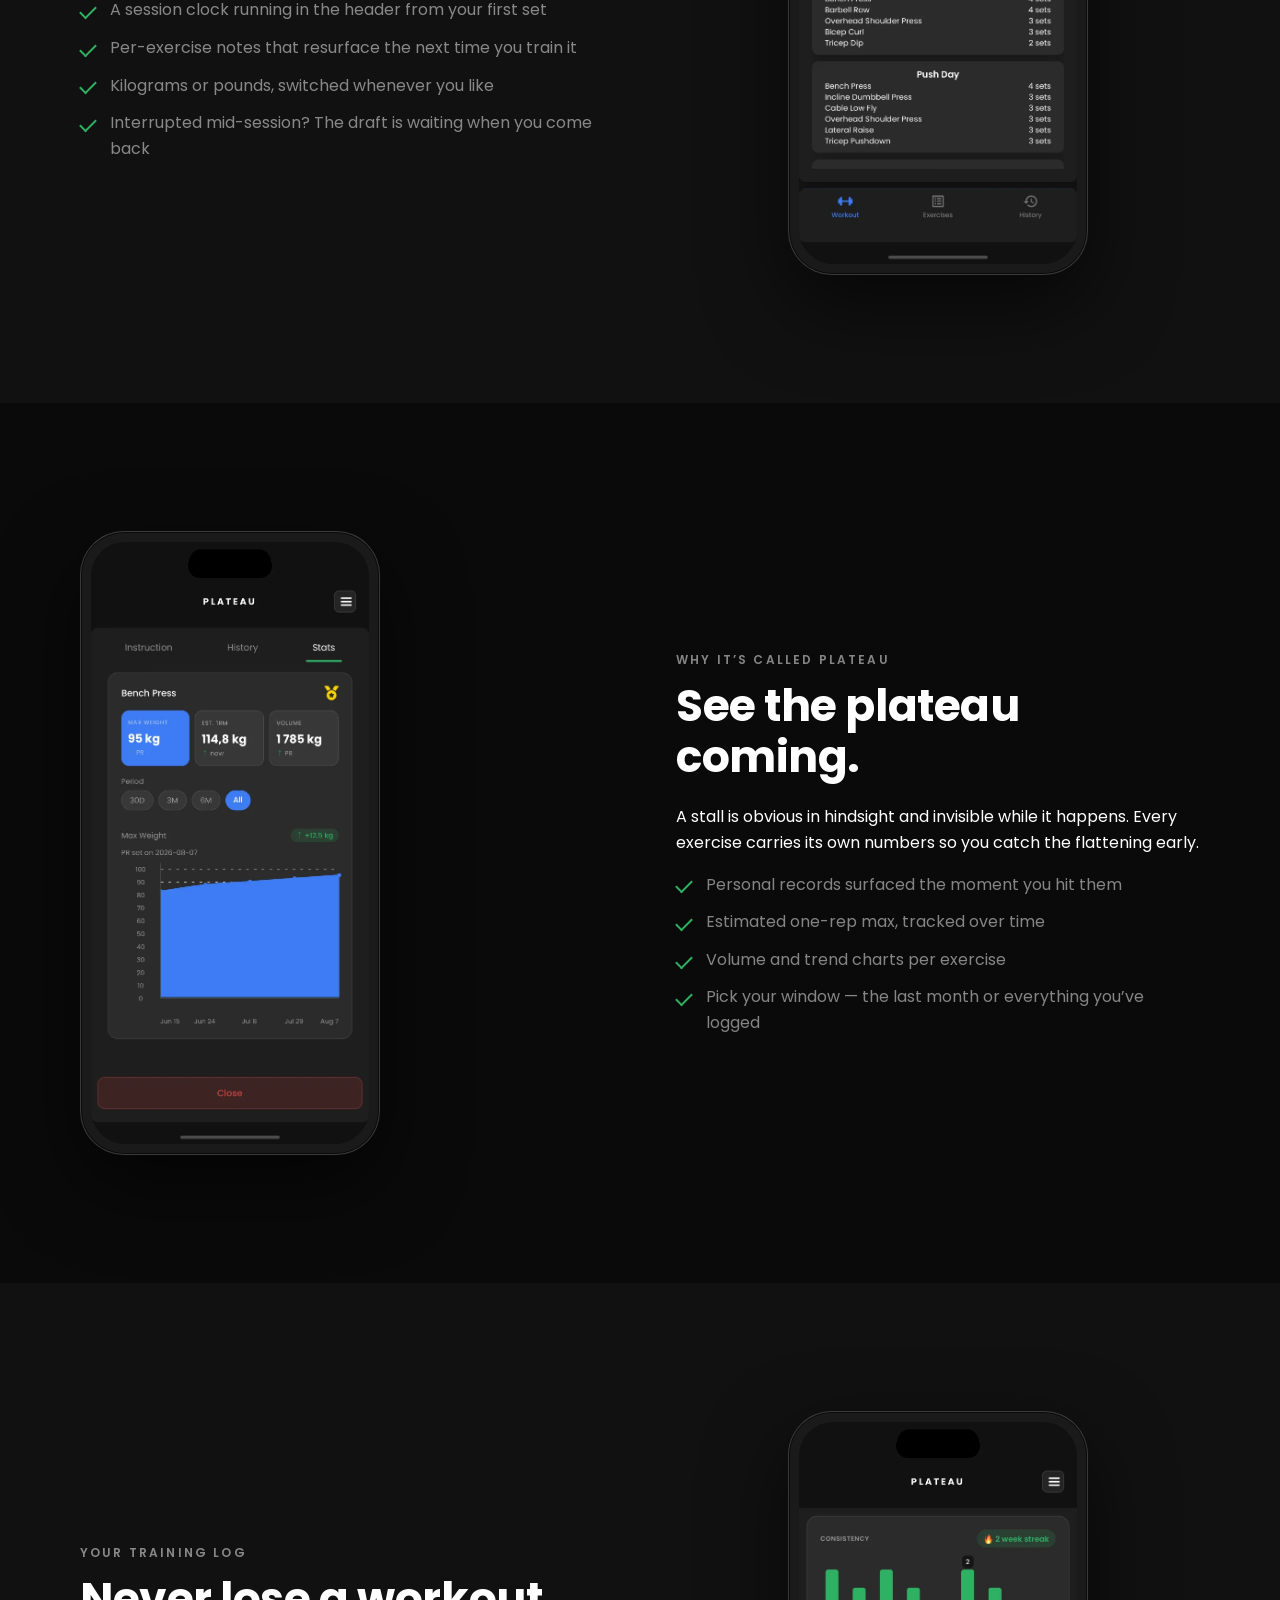
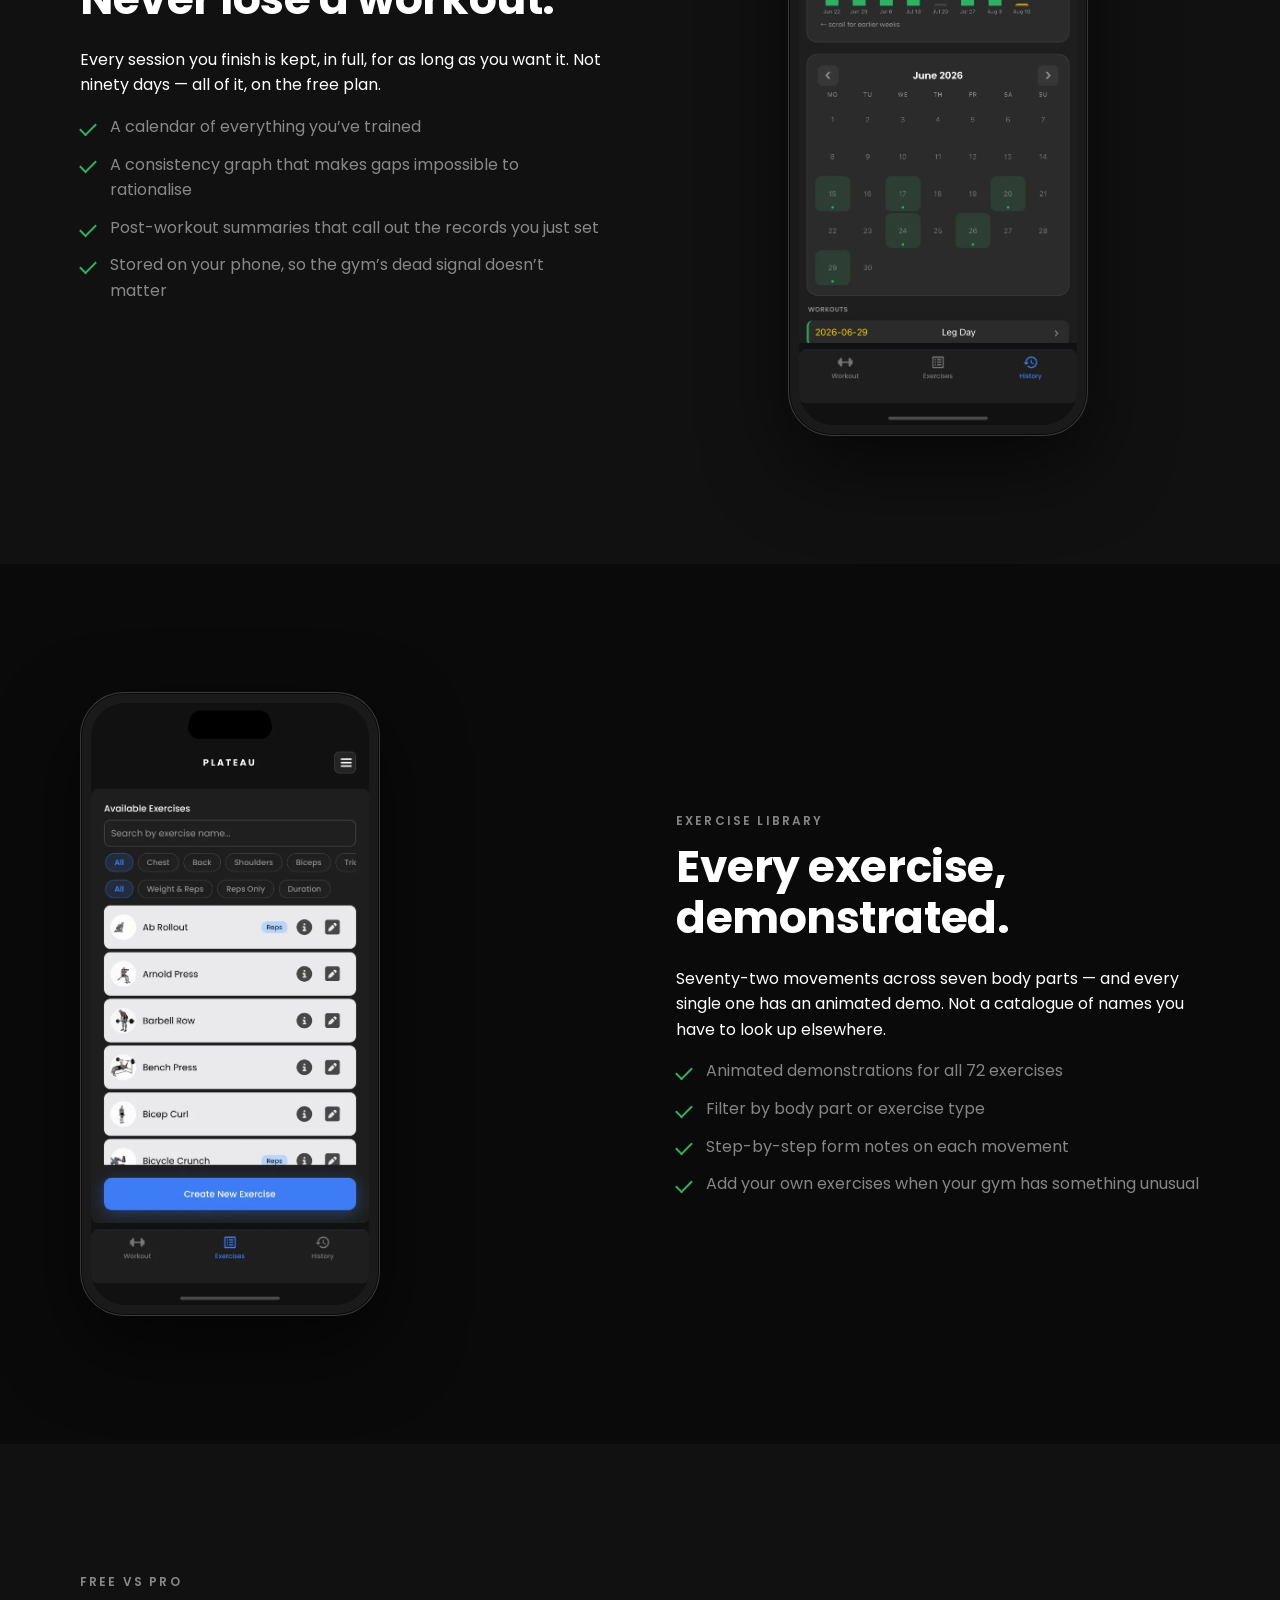
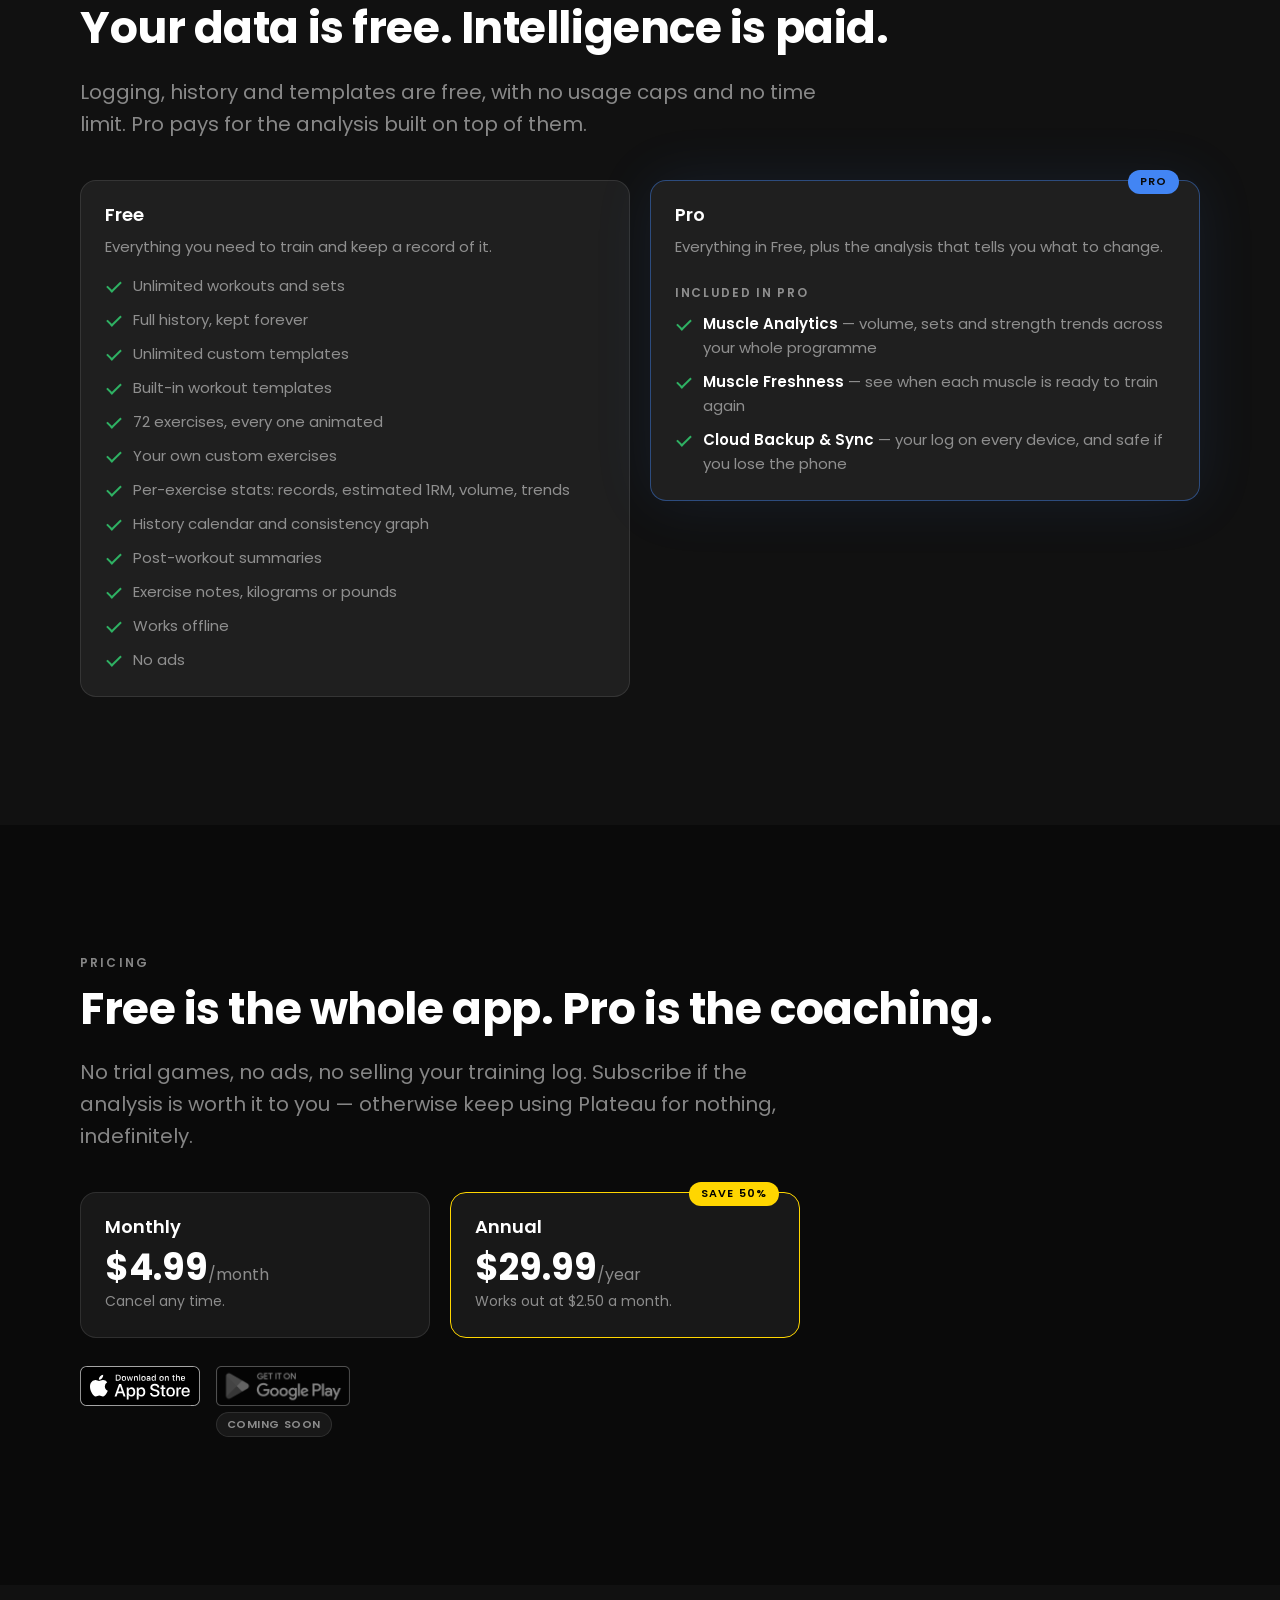
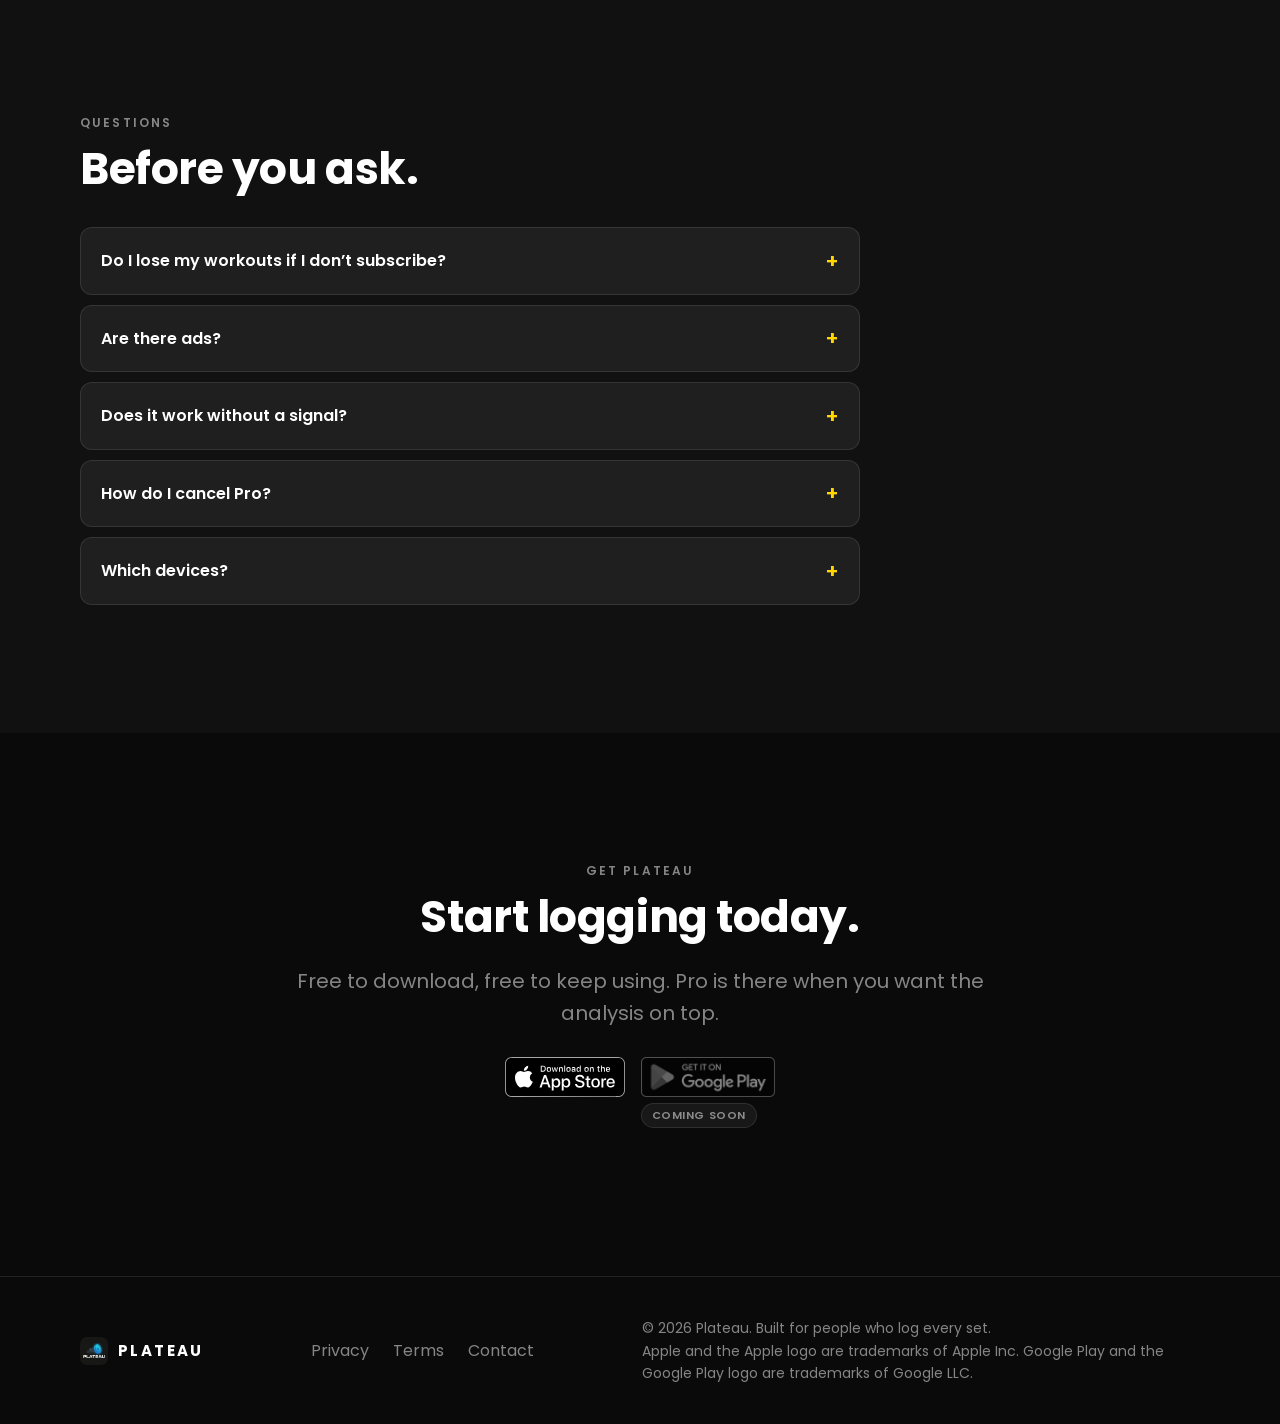
==== commit 7329f6f2: "Remove the CSV export FAQ entry Follows up the Coming to Pro teaser removal — no CSV export roadmap " ====
--- a/index.html
+++ b/index.html
@@ -304,11 +304,6 @@
             <summary>Which devices?</summary>
             <p>iPhone today, from a single codebase — <span data-status="coming">Android is coming soon</span>.</p>
           </details>
-          <details data-status="coming">
-            <summary>Can I get my data out?</summary>
-            <p>CSV Export is on the Pro roadmap and is not built yet. Until it ships,
-              your log lives in a standard database on your own device.</p>
-          </details>
         </div>
       </div>
     </section>
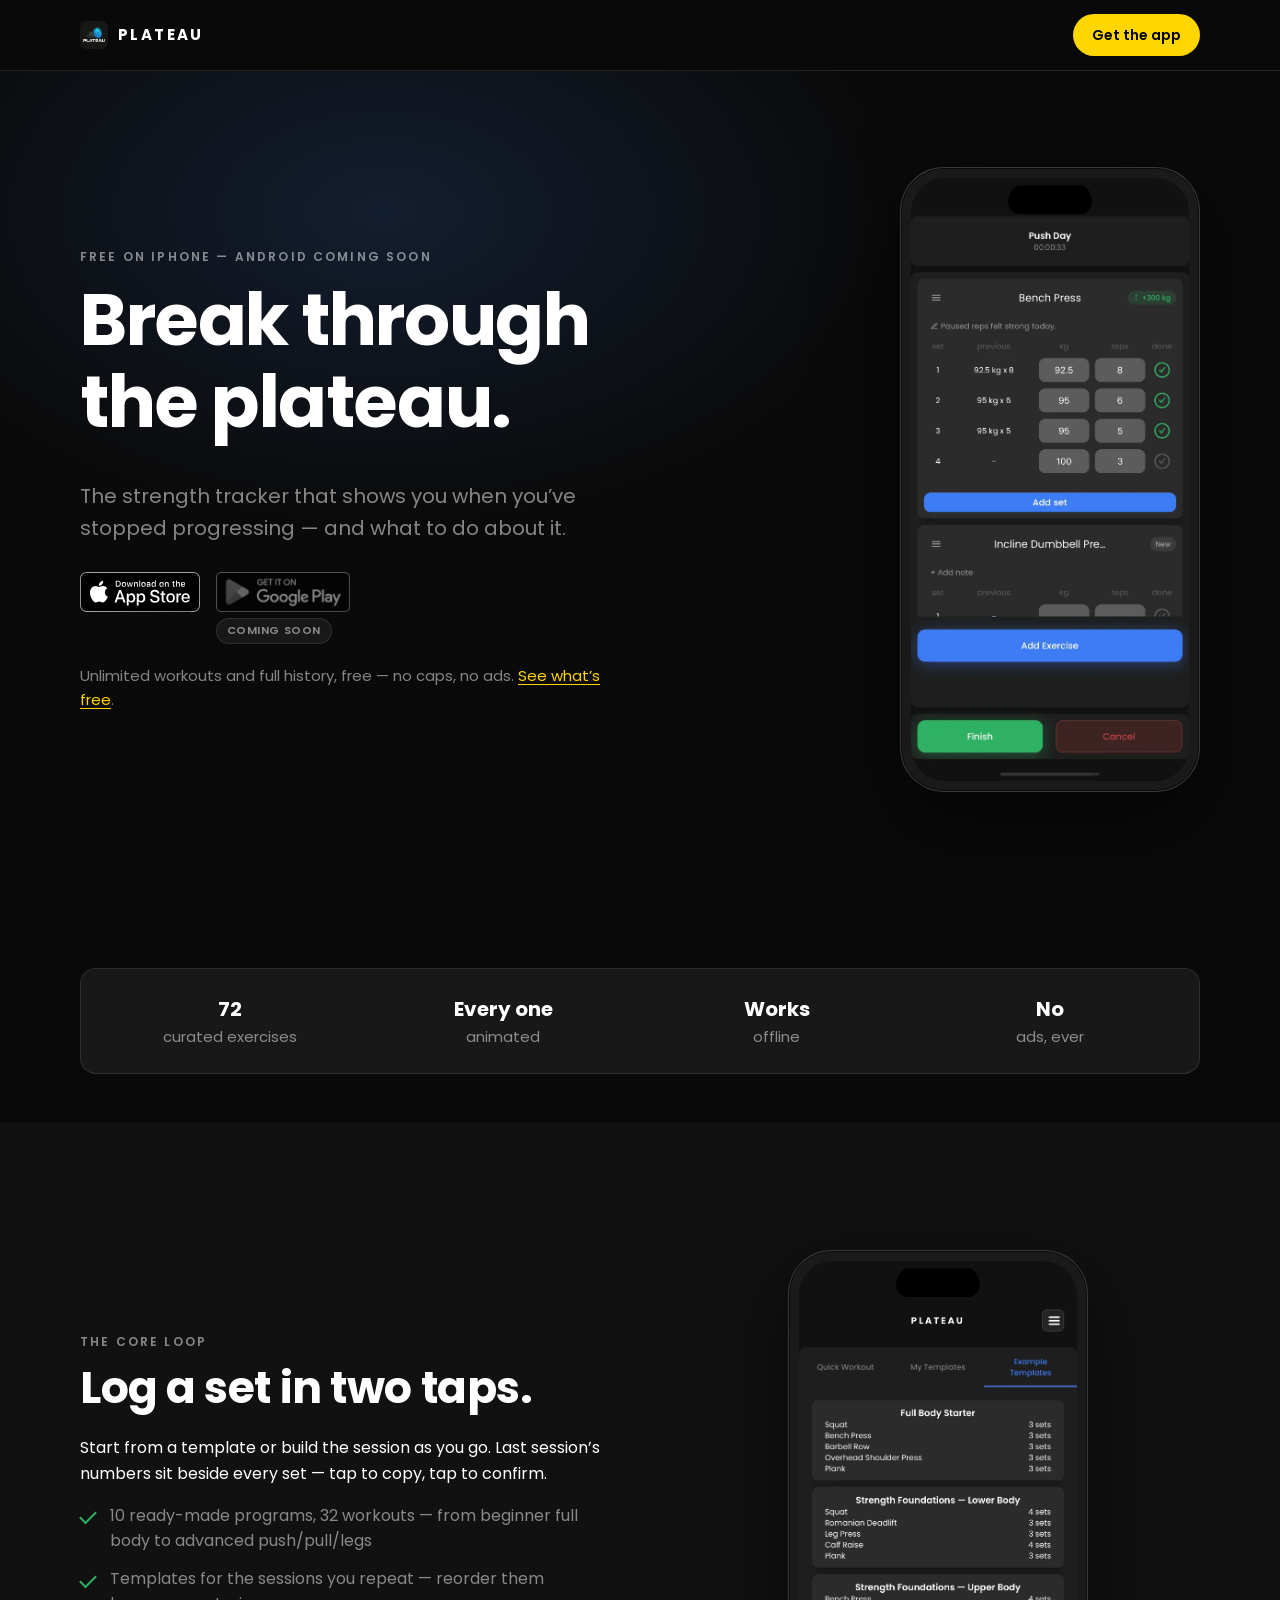
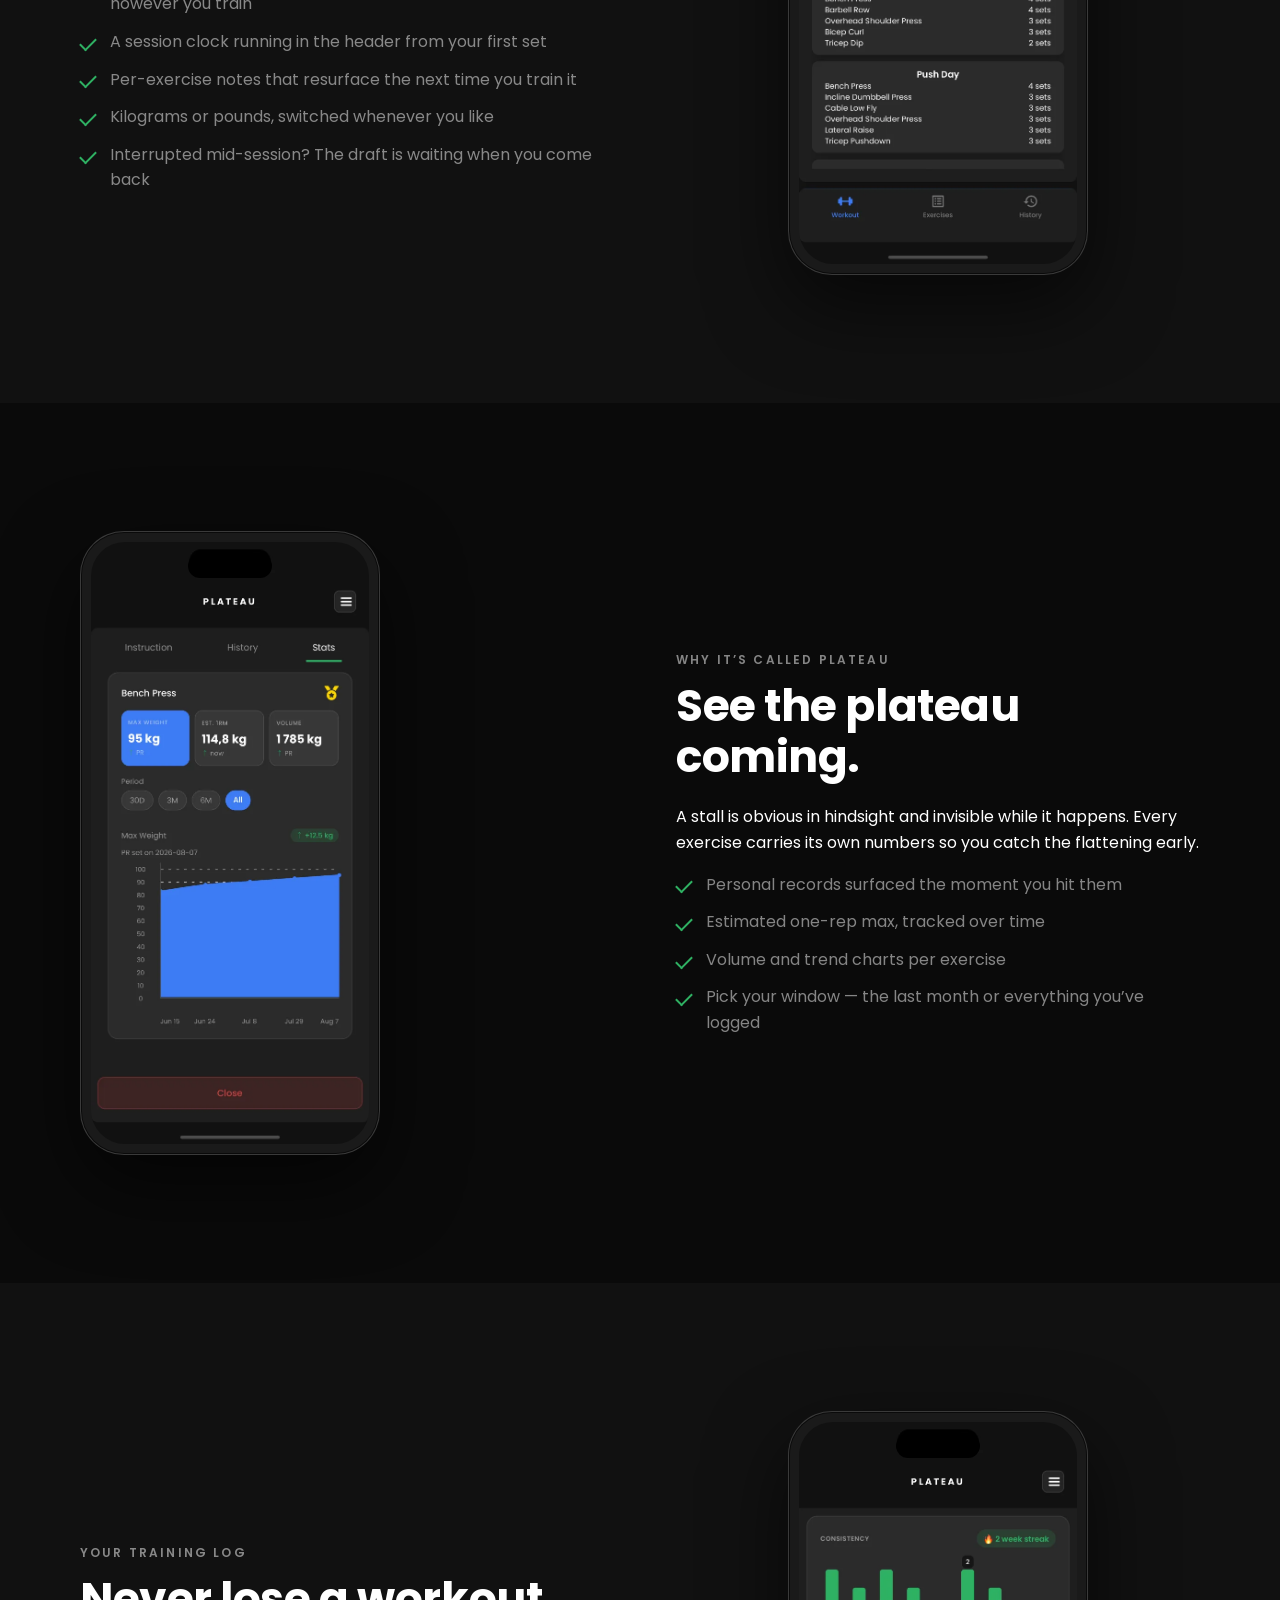
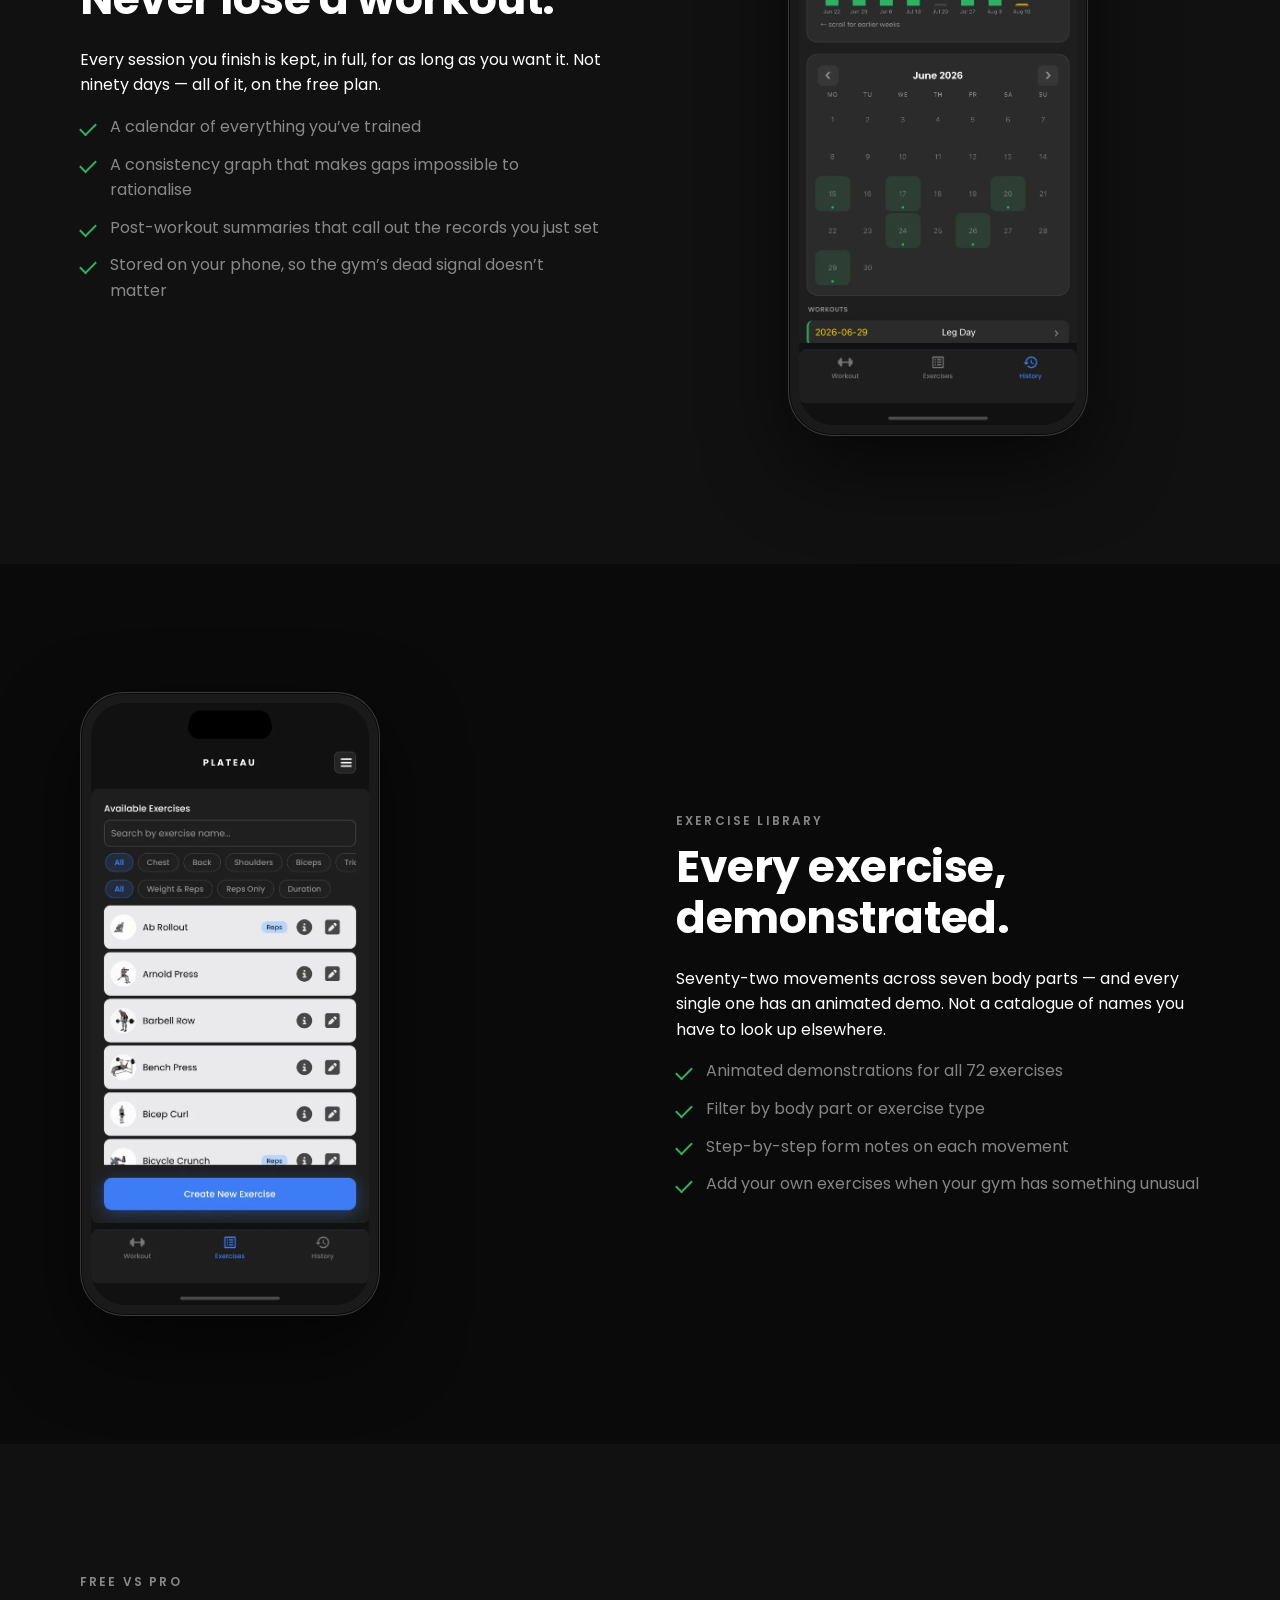
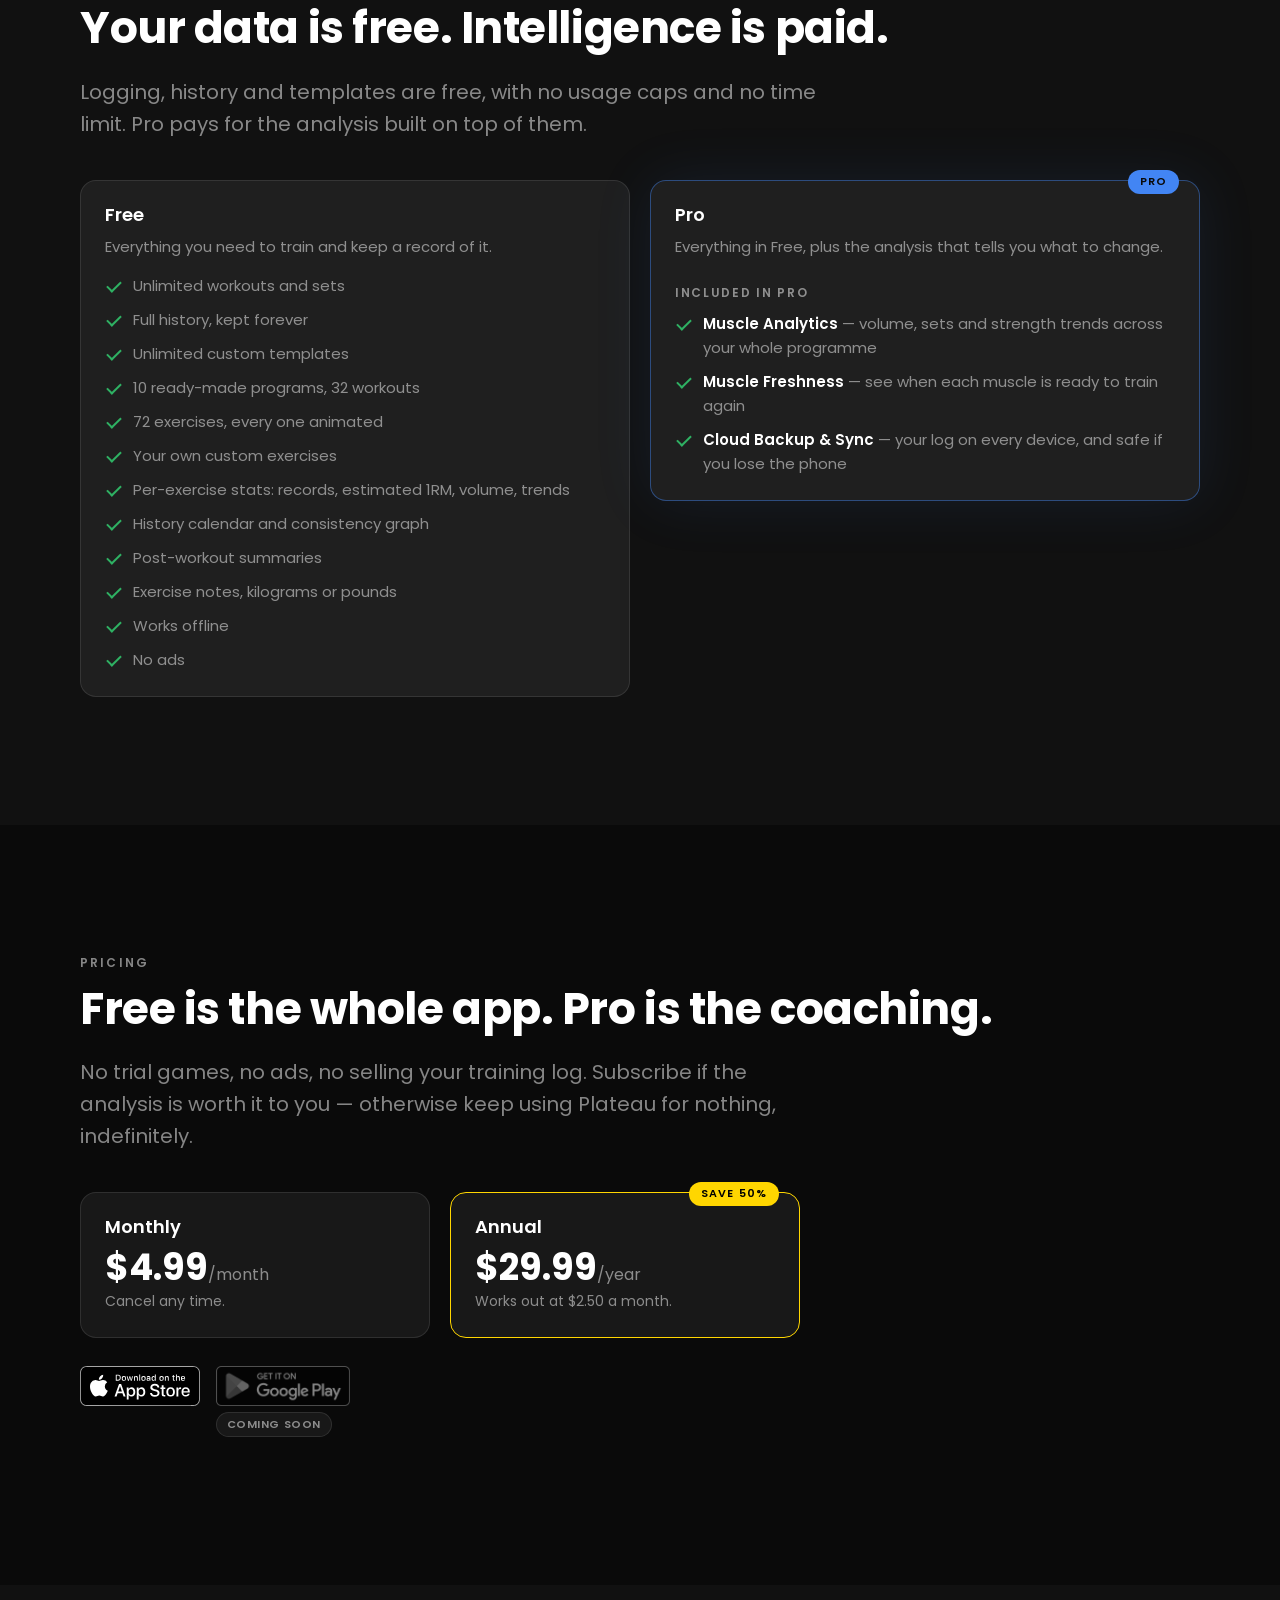
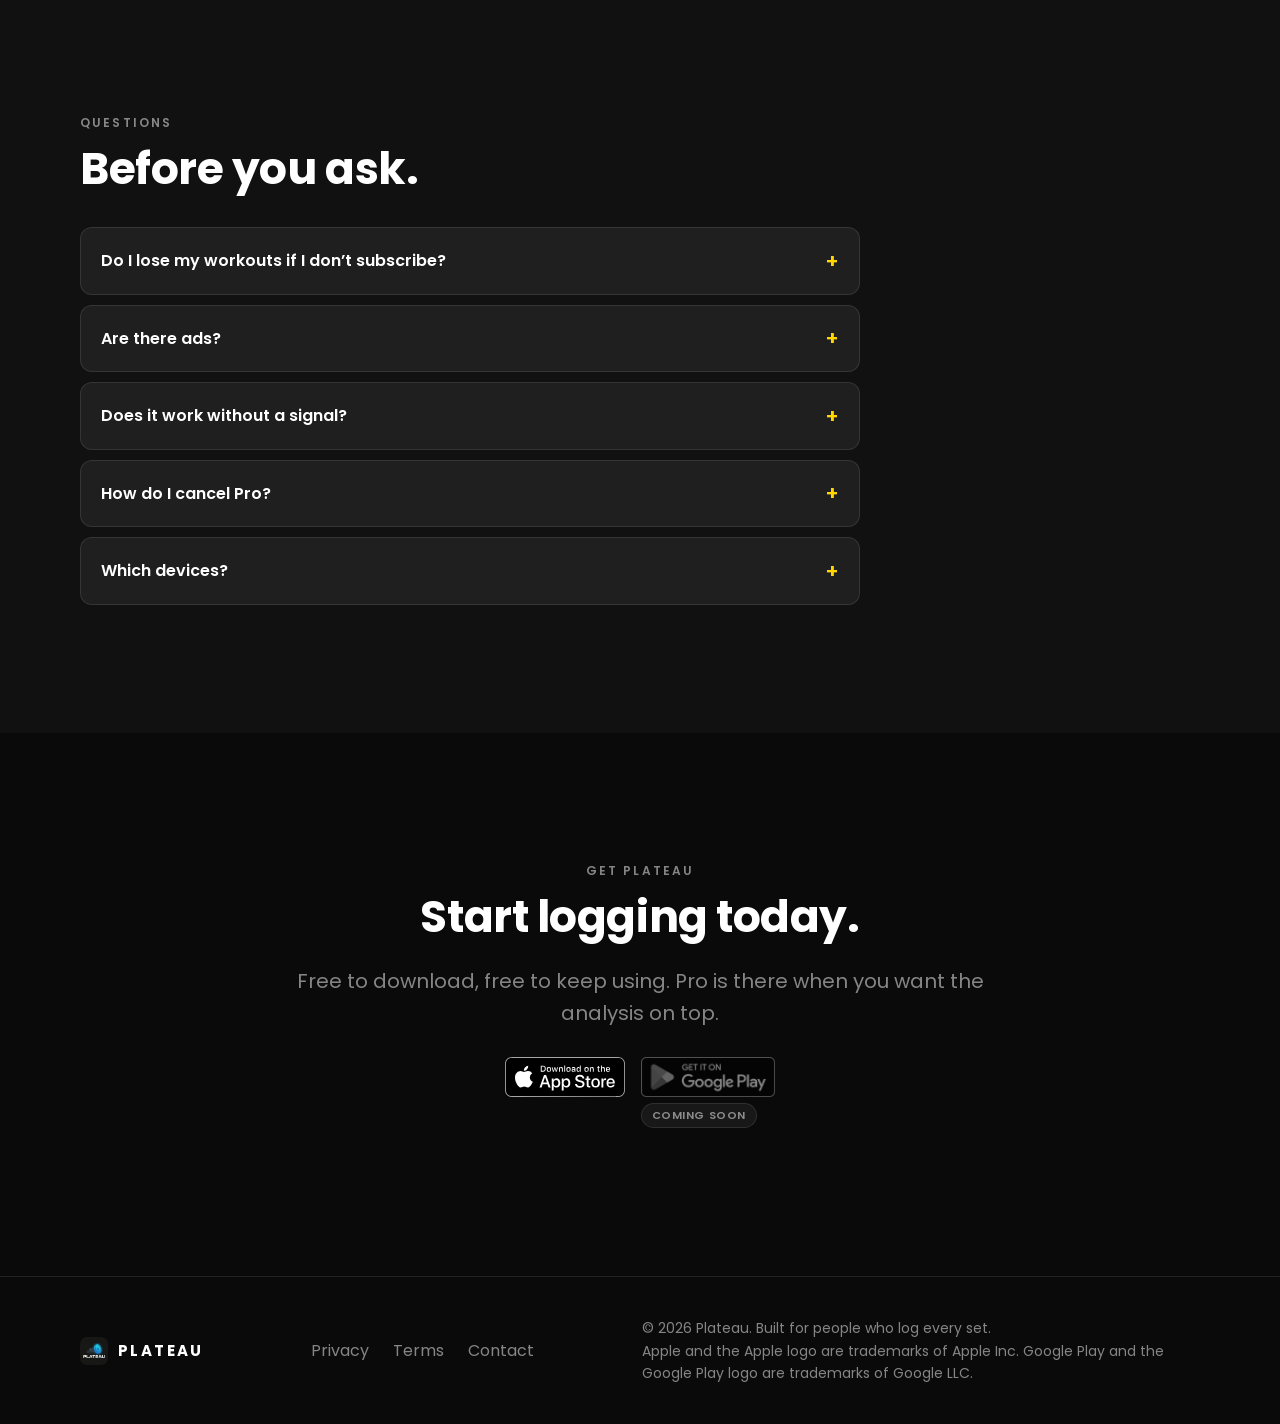
==== commit b4c1a742: "Advertise the ready-made programs Co-Authored-By: Claude Opus 5.5 <noreply@anthropic.com>" ====
--- a/index.html
+++ b/index.html
@@ -106,6 +106,7 @@
           <p>Start from a template or build the session as you go. Last session&rsquo;s
             numbers sit beside every set &mdash; tap to copy, tap to confirm.</p>
           <ul class="feature__points">
+            <li>10 ready-made programs, 32 workouts &mdash; from beginner full body to advanced push/pull/legs</li>
             <li>Templates for the sessions you repeat &mdash; reorder them however you train</li>
             <li>A session clock running in the header from your first set</li>
             <li>Per-exercise notes that resurface the next time you train it</li>
@@ -206,7 +207,7 @@
               <li>Unlimited workouts and sets</li>
               <li>Full history, kept forever</li>
               <li>Unlimited custom templates</li>
-              <li>Built-in workout templates</li>
+              <li>10 ready-made programs, 32 workouts</li>
               <li>72 exercises, every one animated</li>
               <li>Your own custom exercises</li>
               <li>Per-exercise stats: records, estimated 1RM, volume, trends</li>
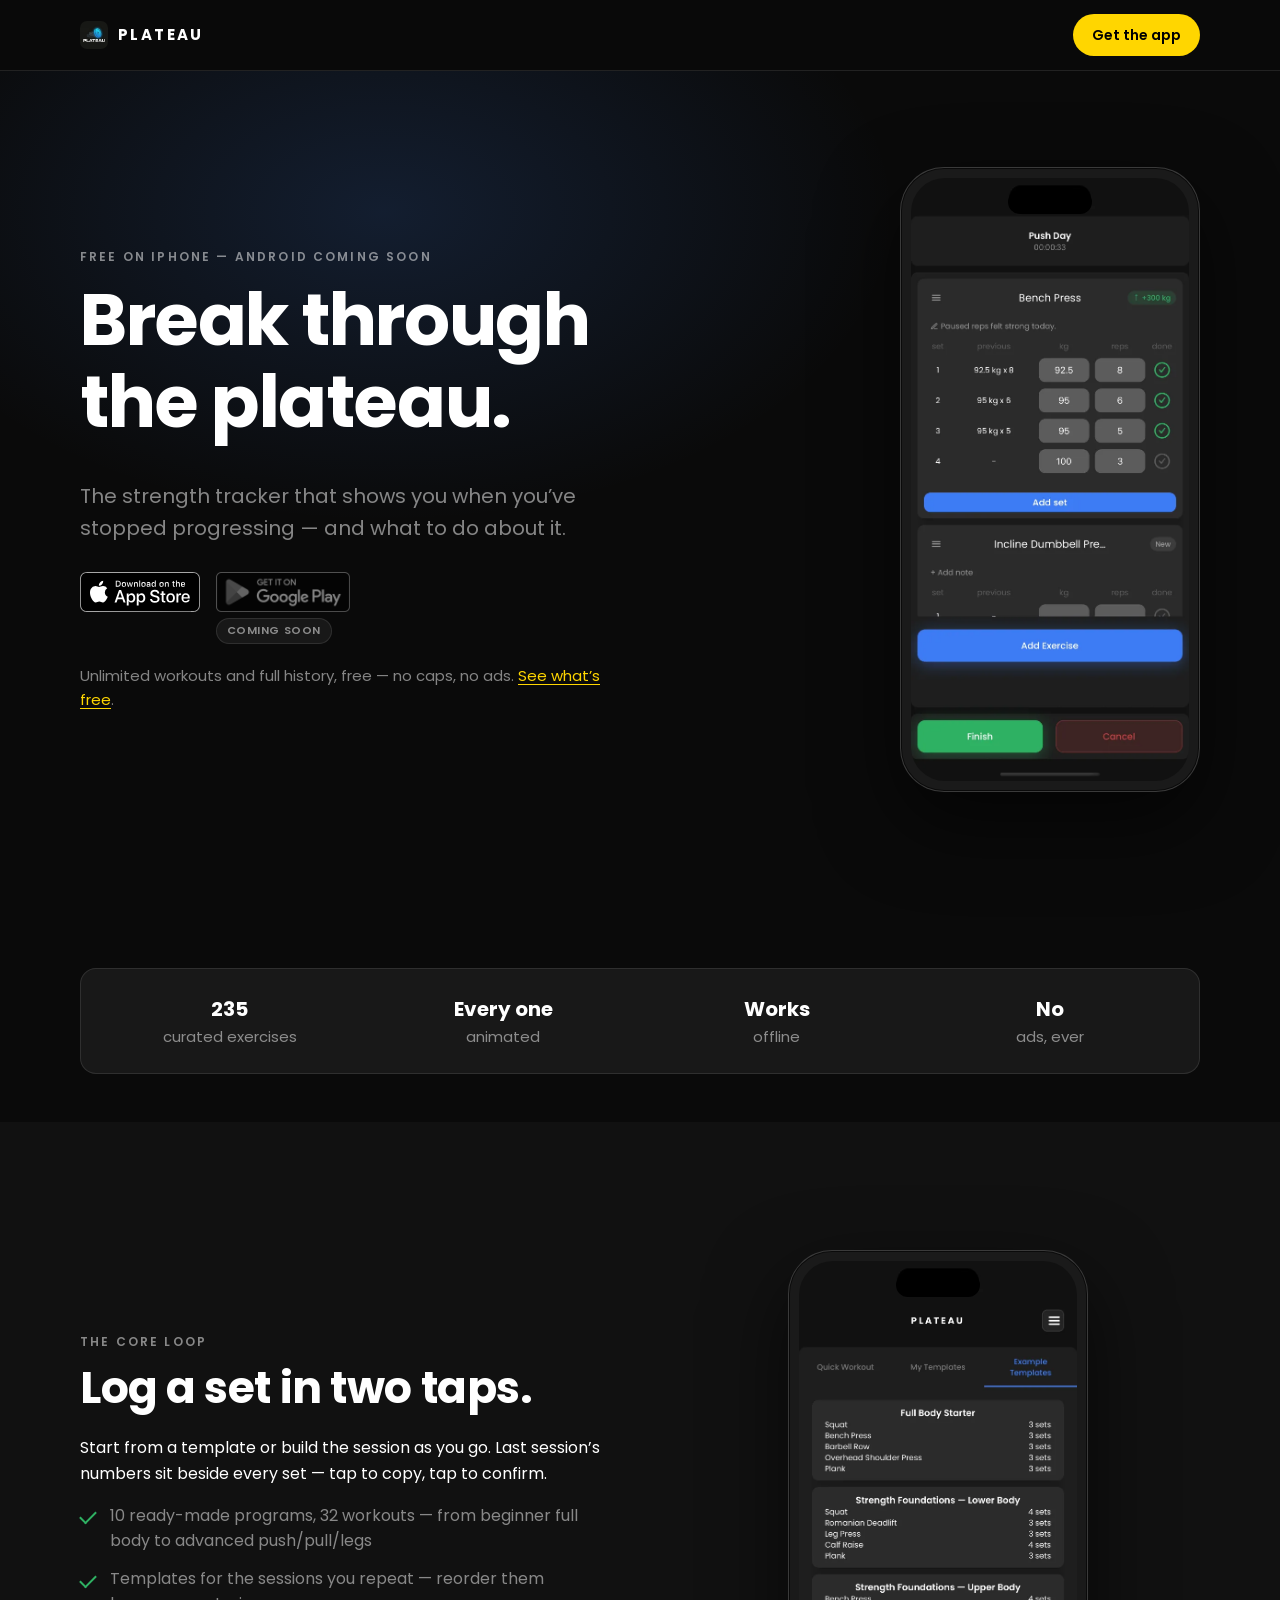
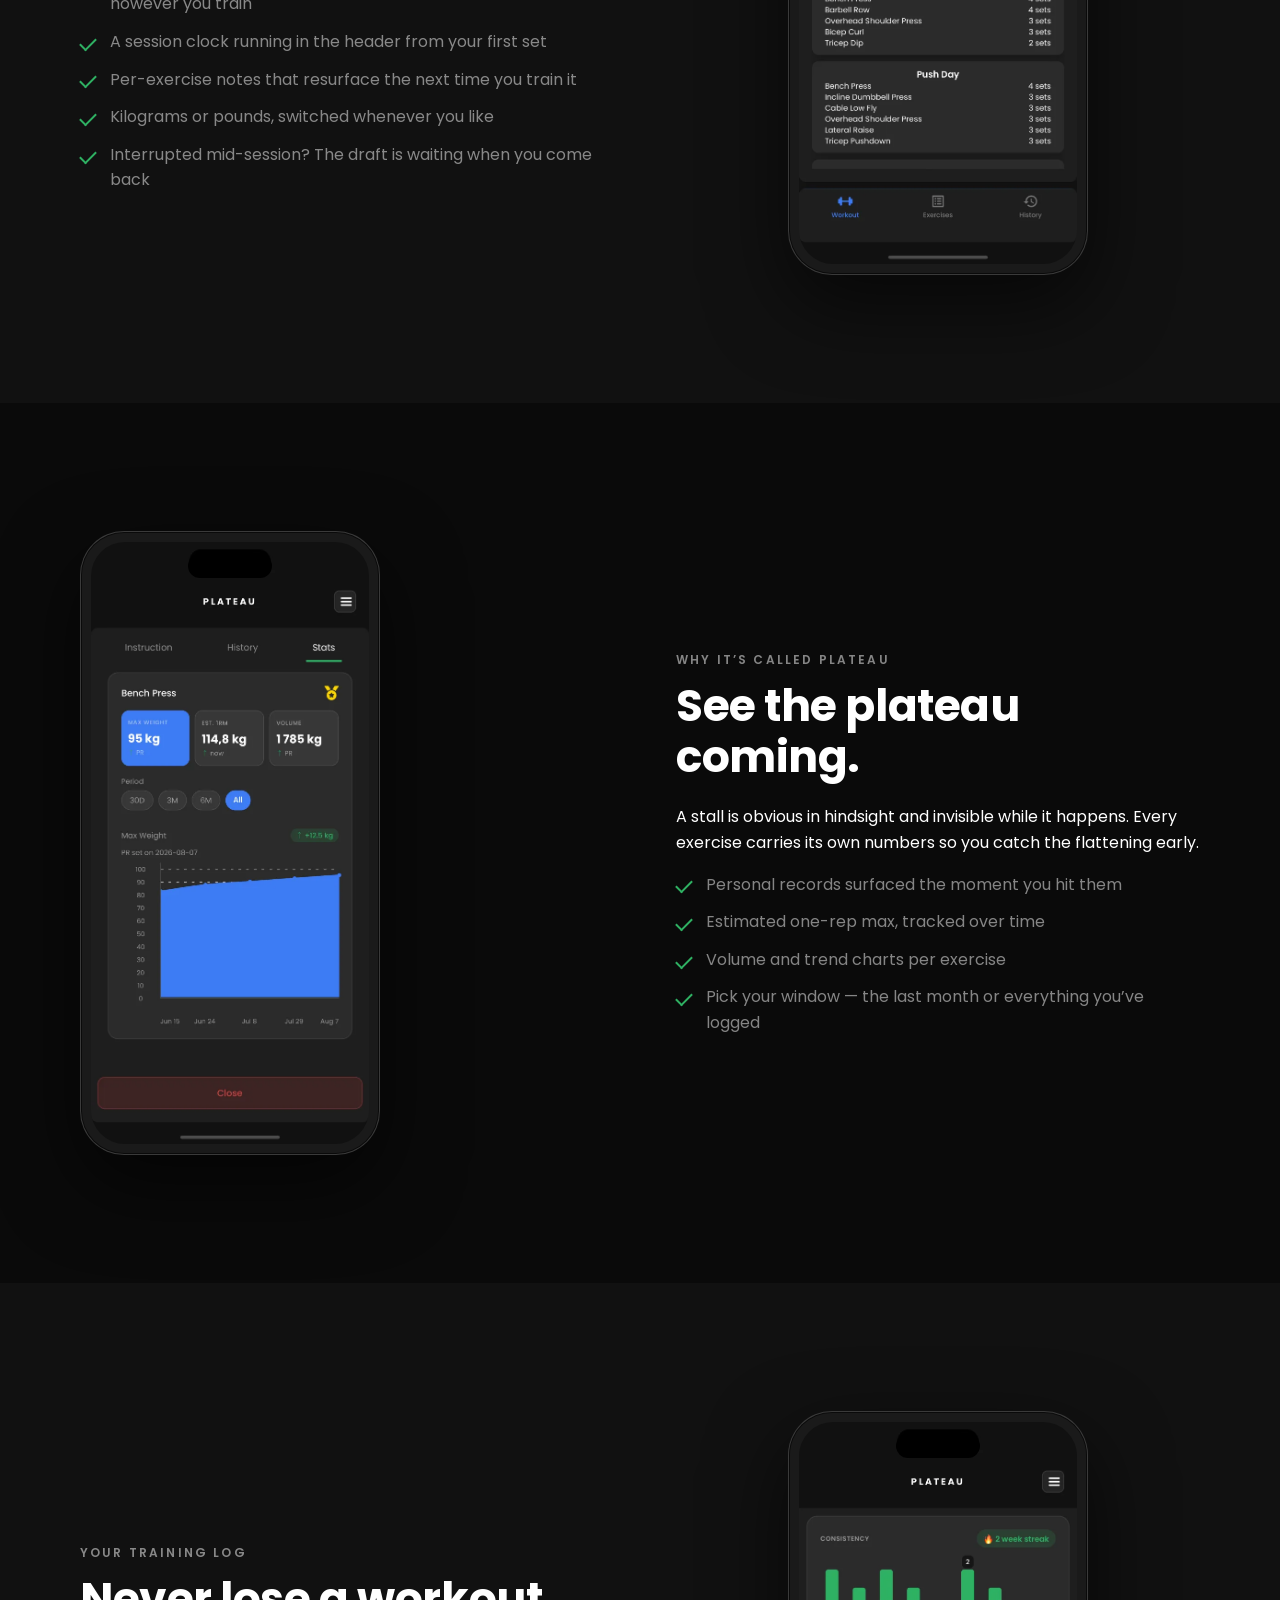
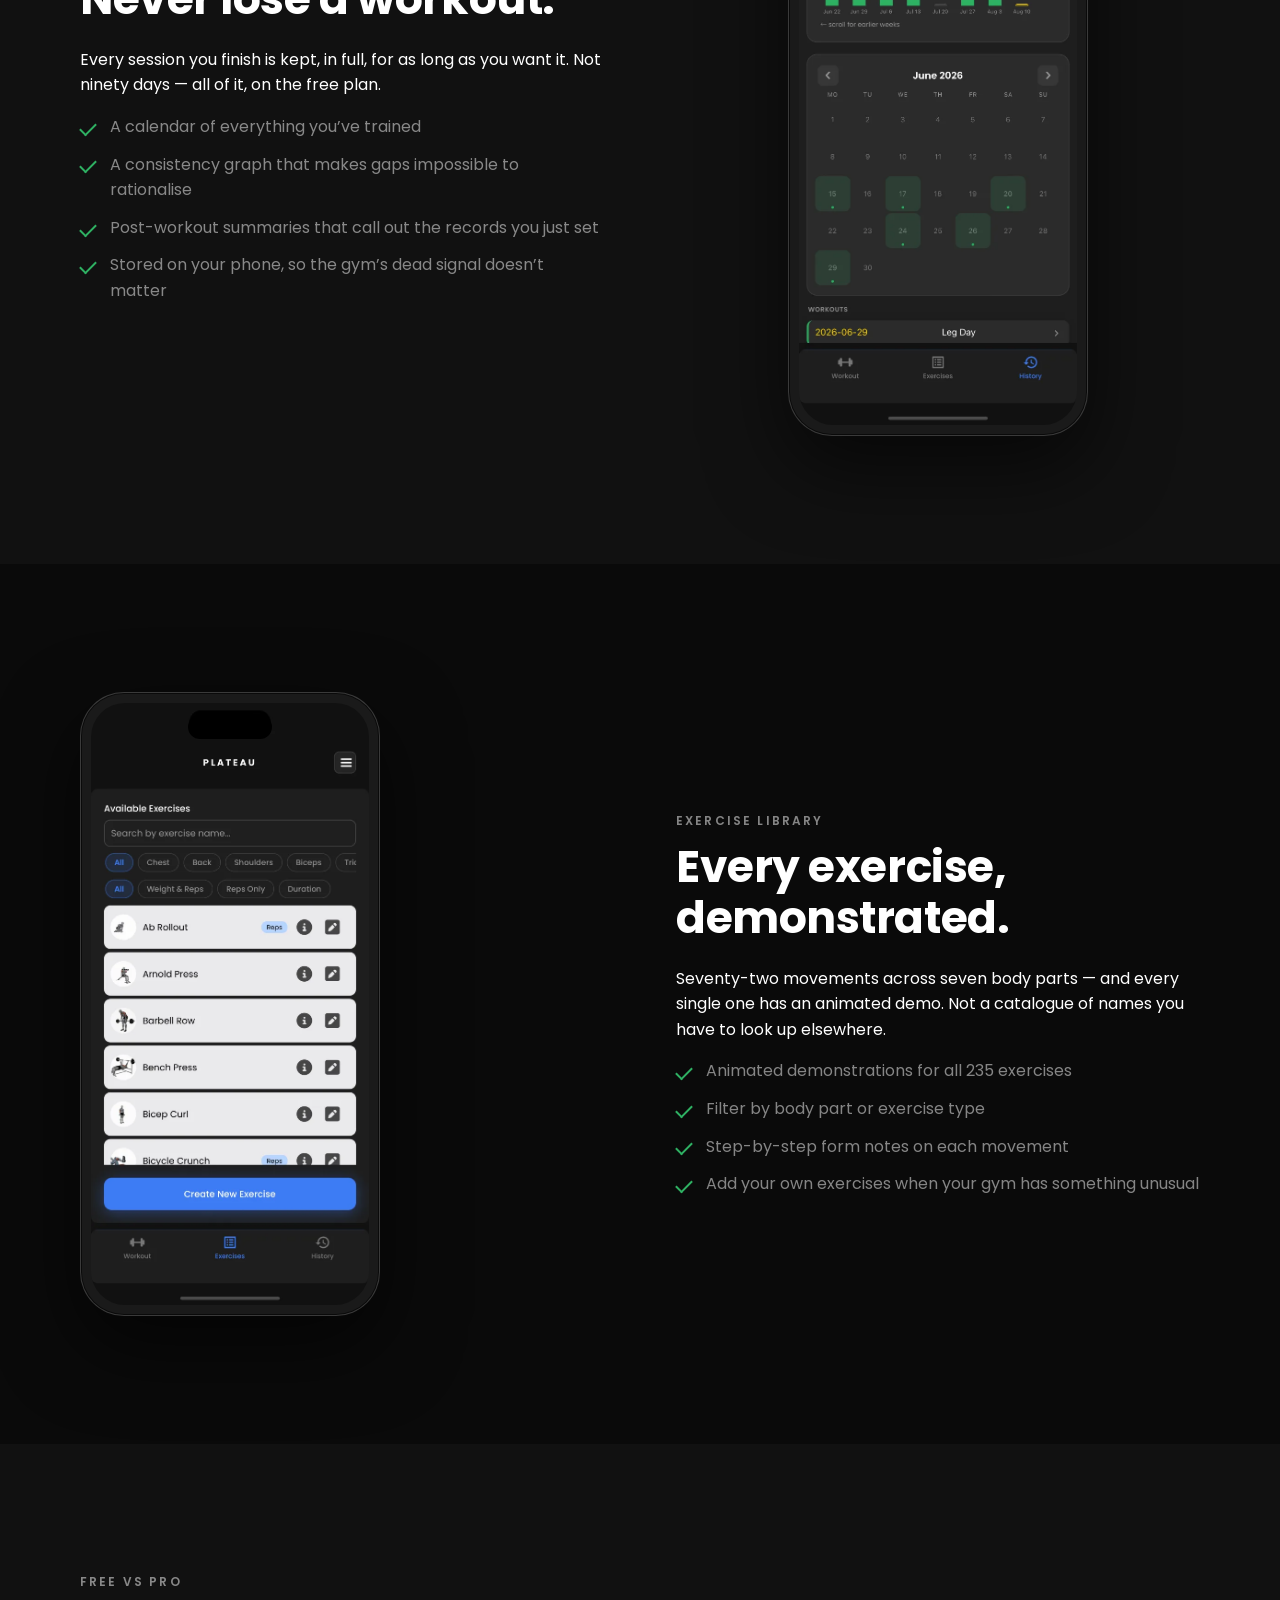
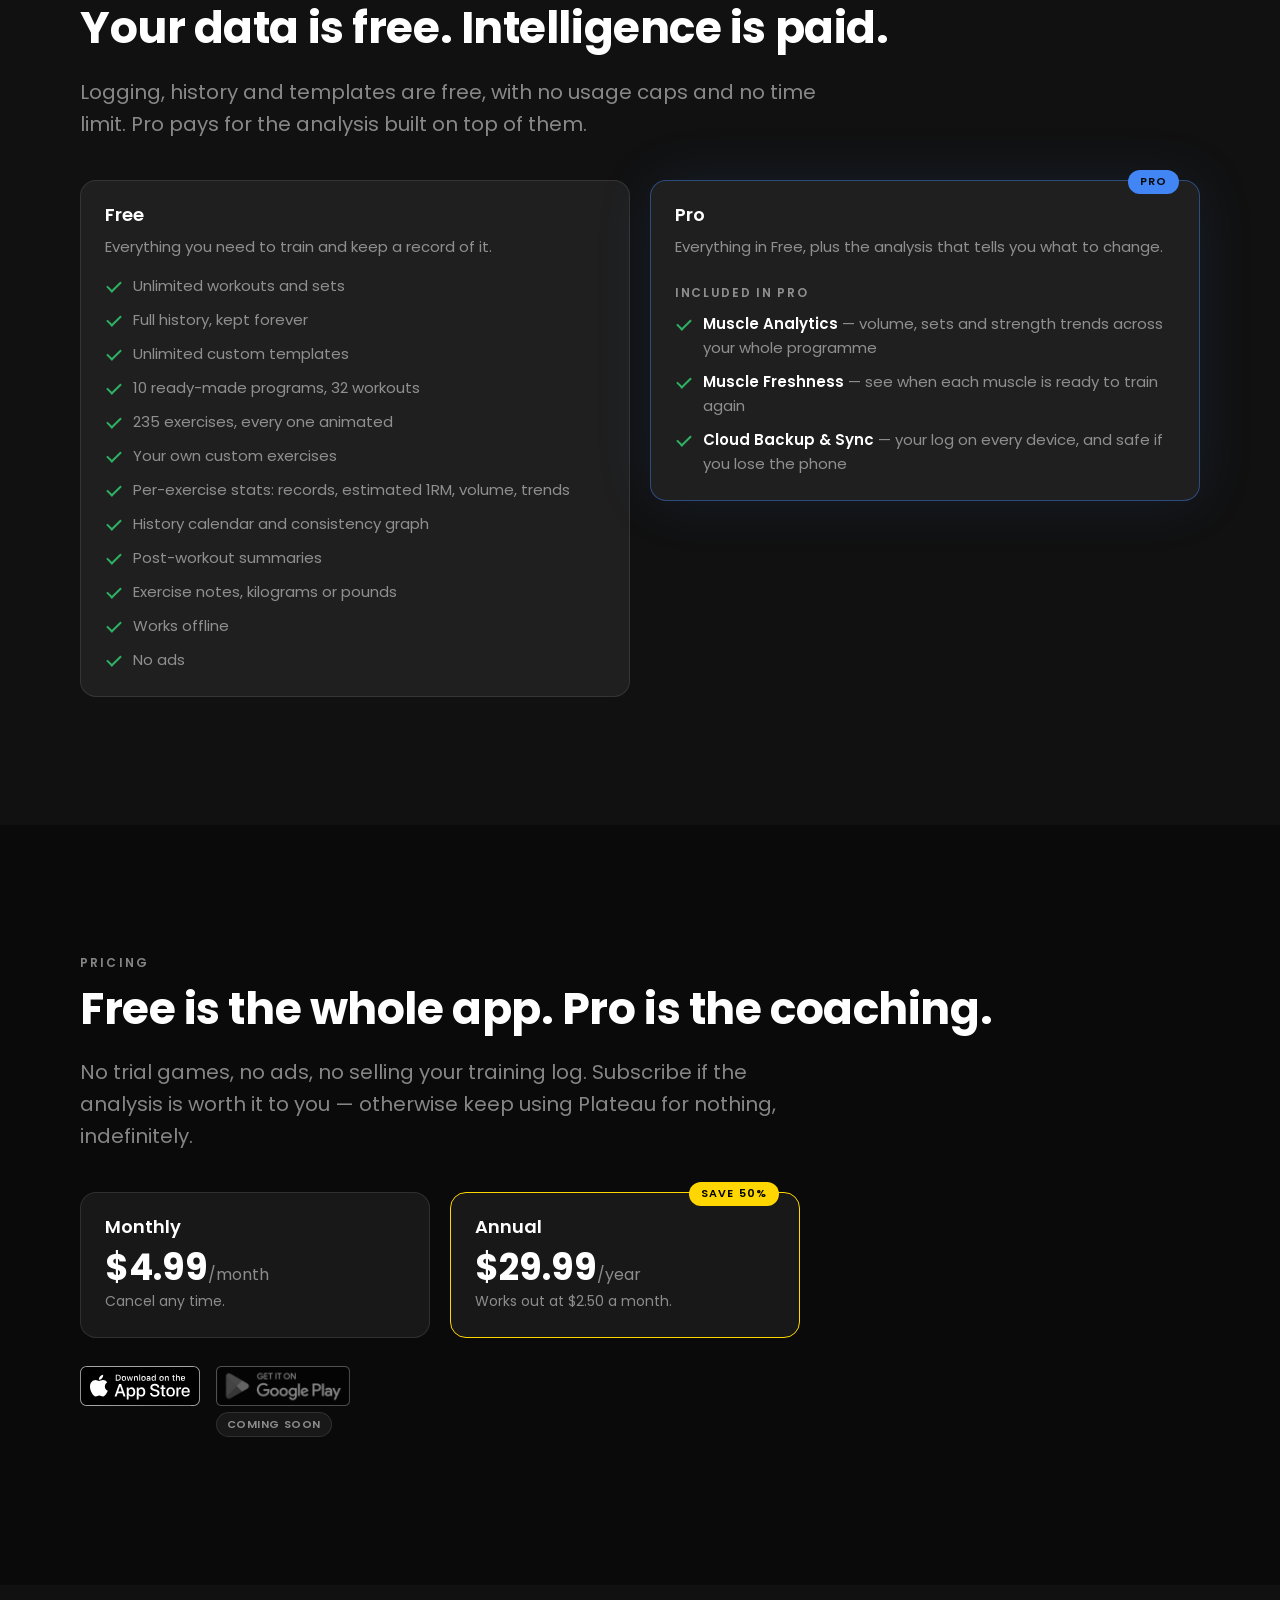
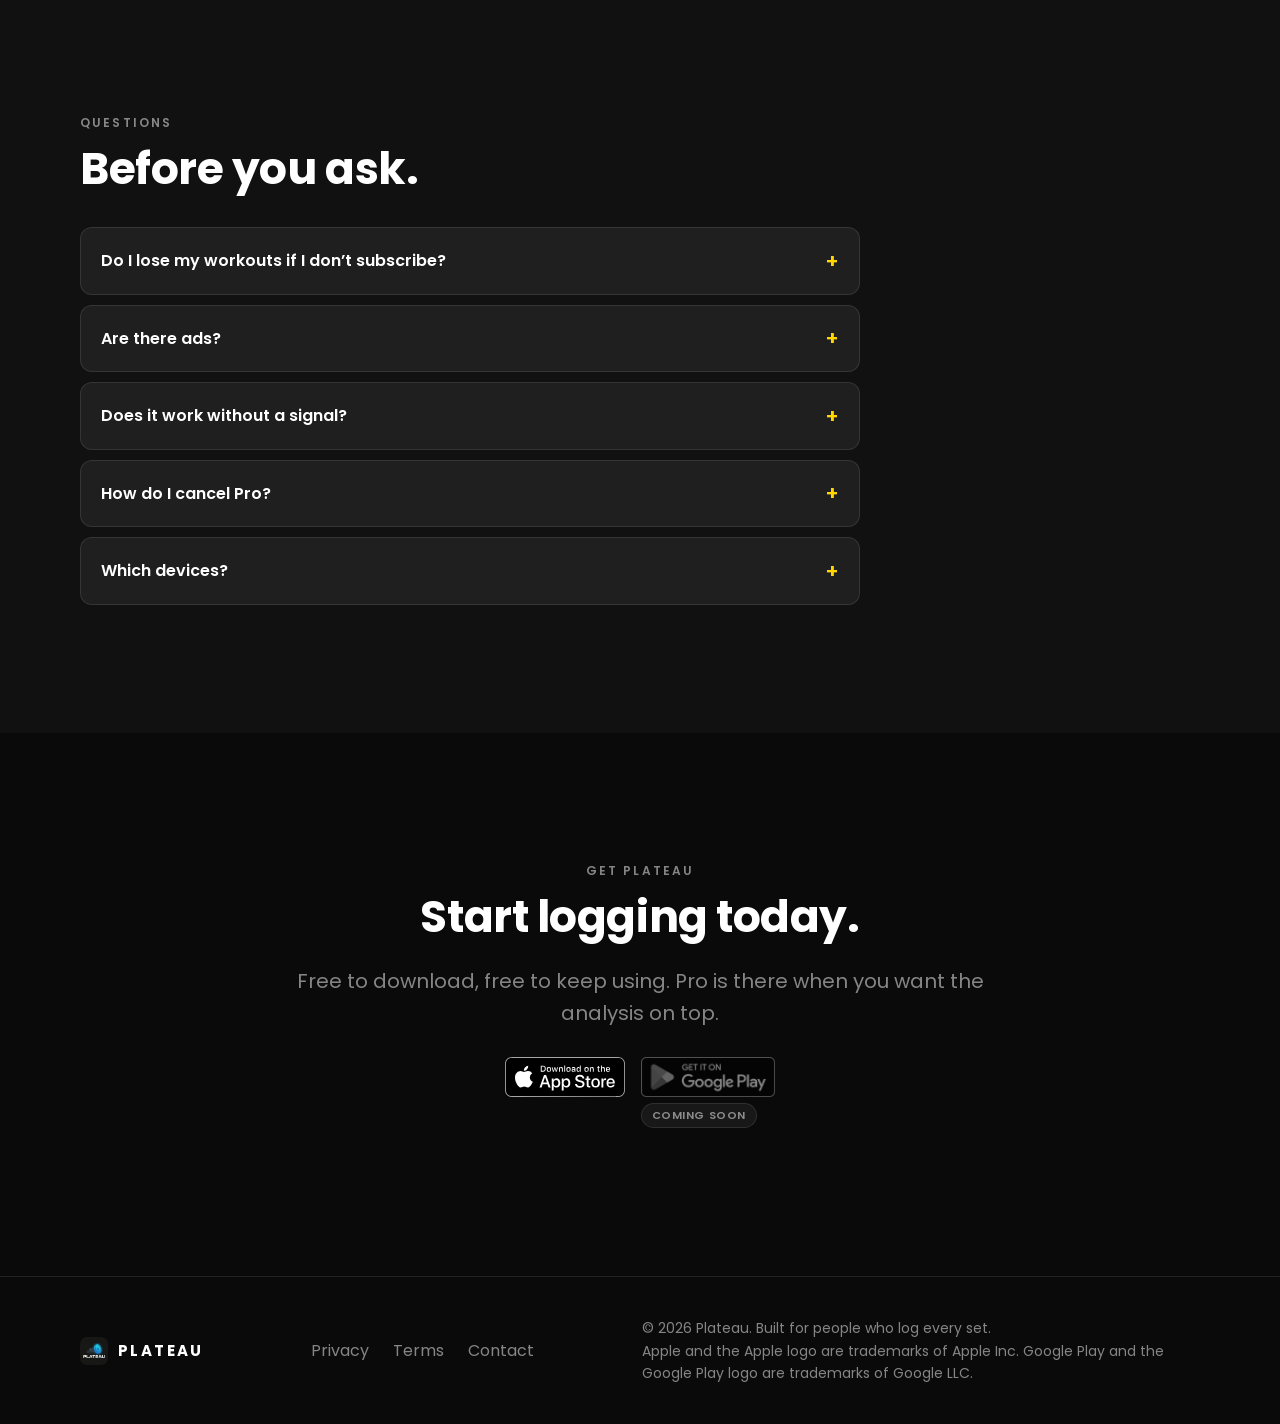
==== commit 02d87fa1: "Update the exercise count to 235 Co-Authored-By: Claude Opus 5.5 <noreply@anthropic.com>" ====
--- a/index.html
+++ b/index.html
@@ -90,7 +90,7 @@
     <section class="section proof">
       <div class="container">
         <ul class="proof-bar">
-          <li><strong>72</strong> curated exercises</li>
+          <li><strong>235</strong> curated exercises</li>
           <li><strong>Every one</strong> animated</li>
           <li><strong>Works</strong> offline</li>
           <li><strong>No</strong> ads, ever</li>
@@ -177,7 +177,7 @@
           <p>Seventy-two movements across seven body parts &mdash; and every single one
             has an animated demo. Not a catalogue of names you have to look up elsewhere.</p>
           <ul class="feature__points">
-            <li>Animated demonstrations for all 72 exercises</li>
+            <li>Animated demonstrations for all 235 exercises</li>
             <li>Filter by body part or exercise type</li>
             <li>Step-by-step form notes on each movement</li>
             <li>Add your own exercises when your gym has something unusual</li>
@@ -208,7 +208,7 @@
               <li>Full history, kept forever</li>
               <li>Unlimited custom templates</li>
               <li>10 ready-made programs, 32 workouts</li>
-              <li>72 exercises, every one animated</li>
+              <li>235 exercises, every one animated</li>
               <li>Your own custom exercises</li>
               <li>Per-exercise stats: records, estimated 1RM, volume, trends</li>
               <li>History calendar and consistency graph</li>
